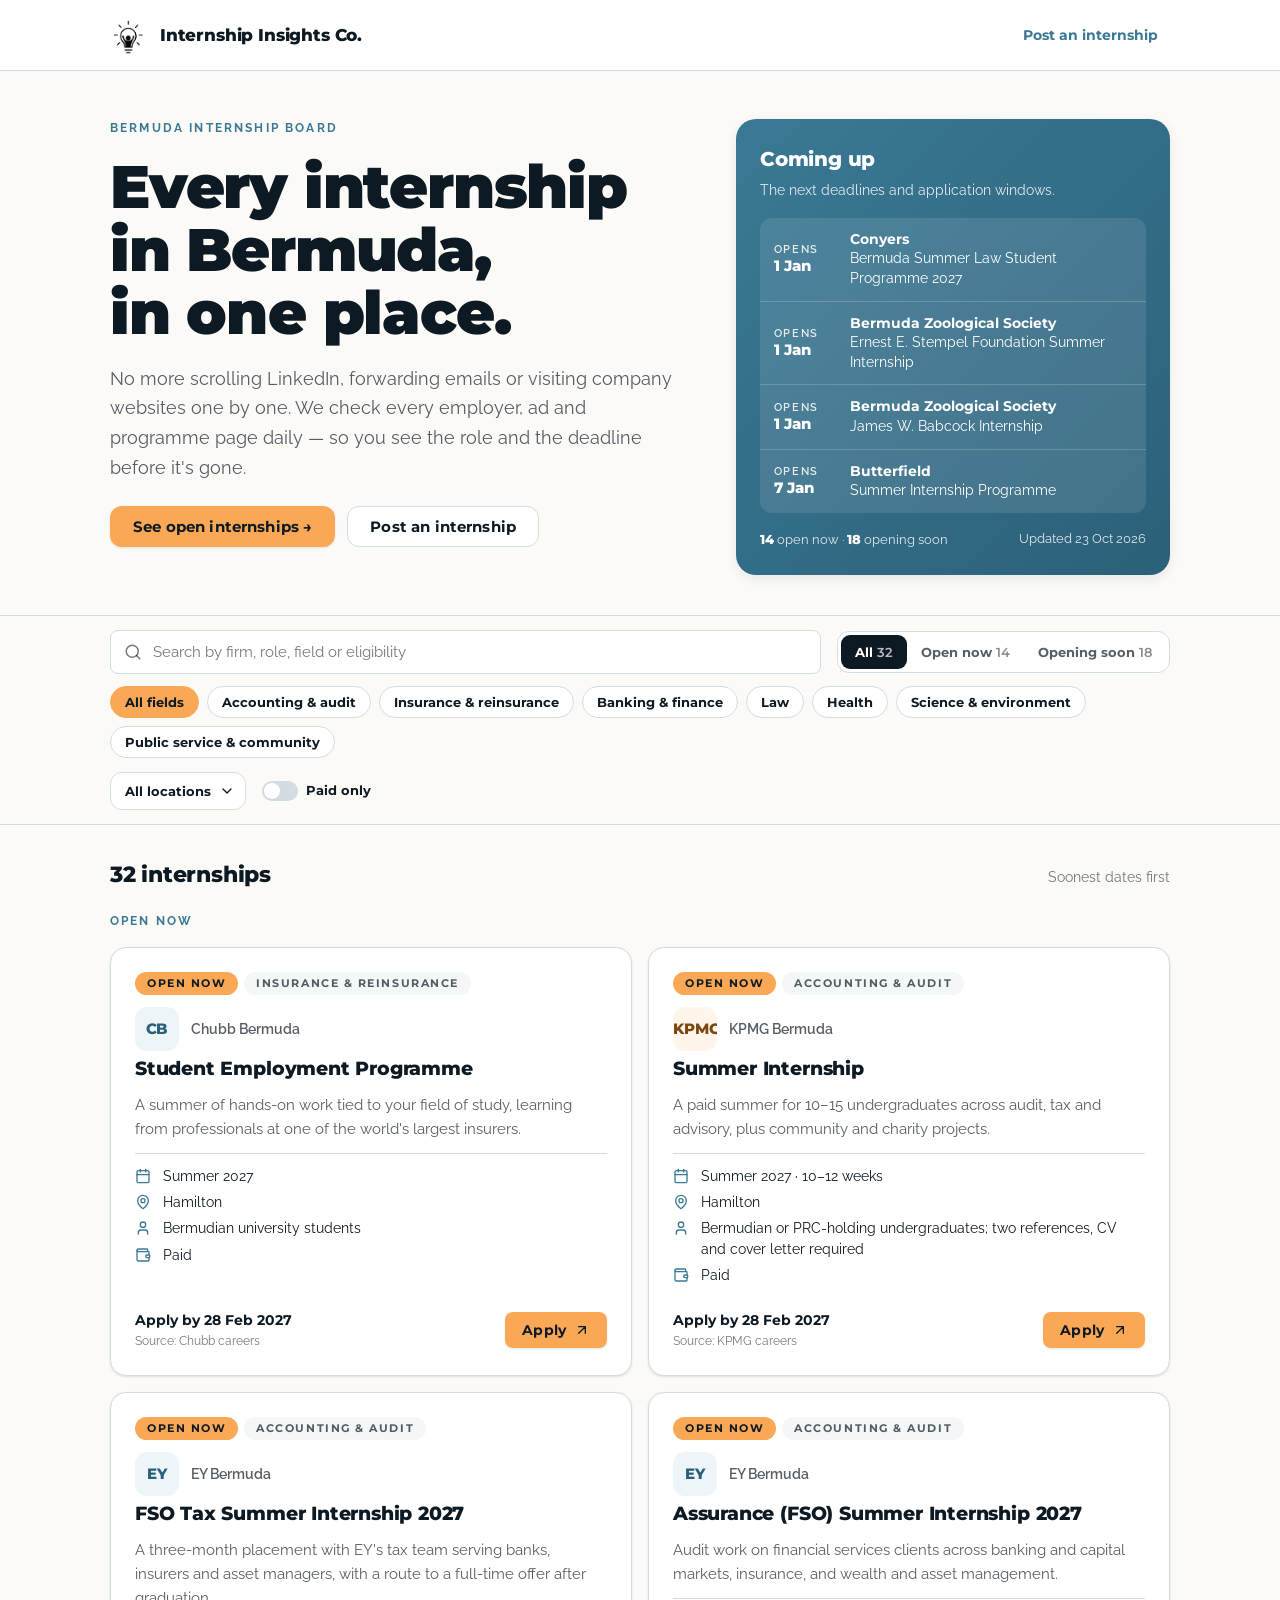
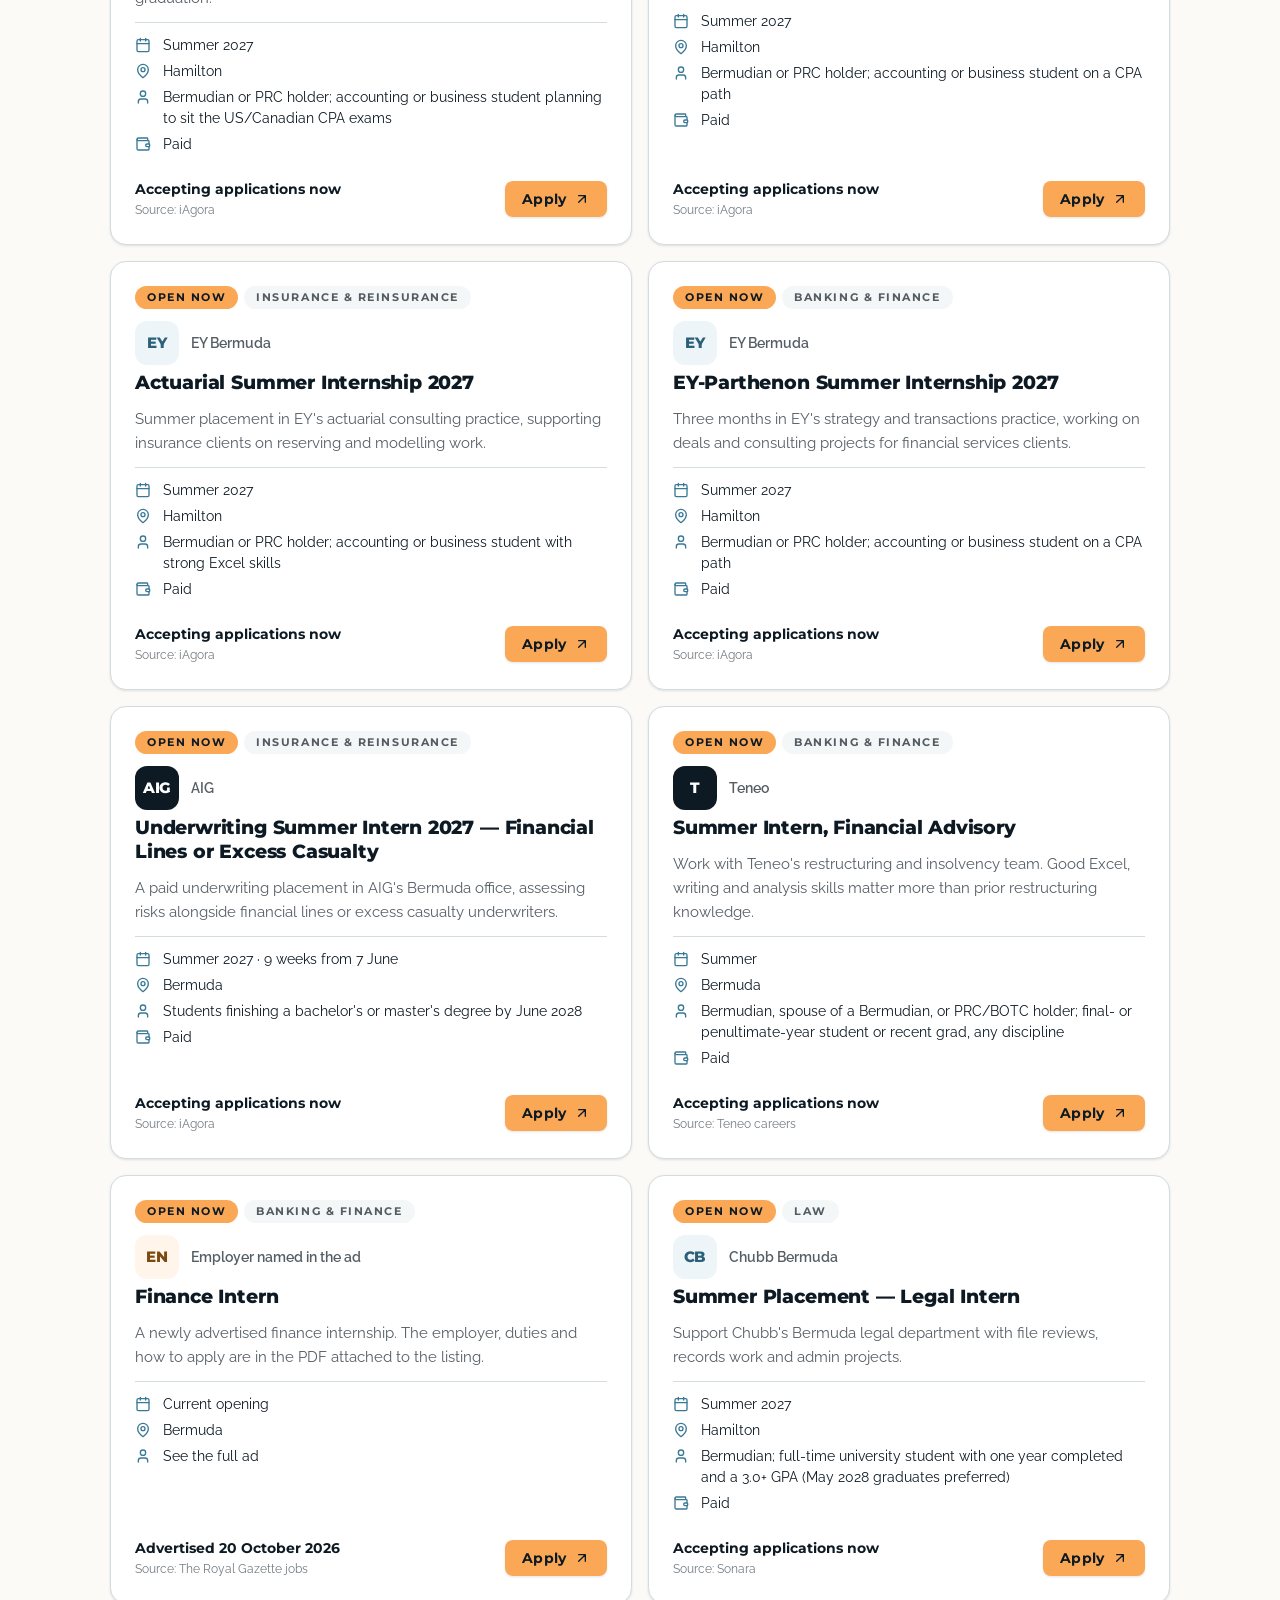
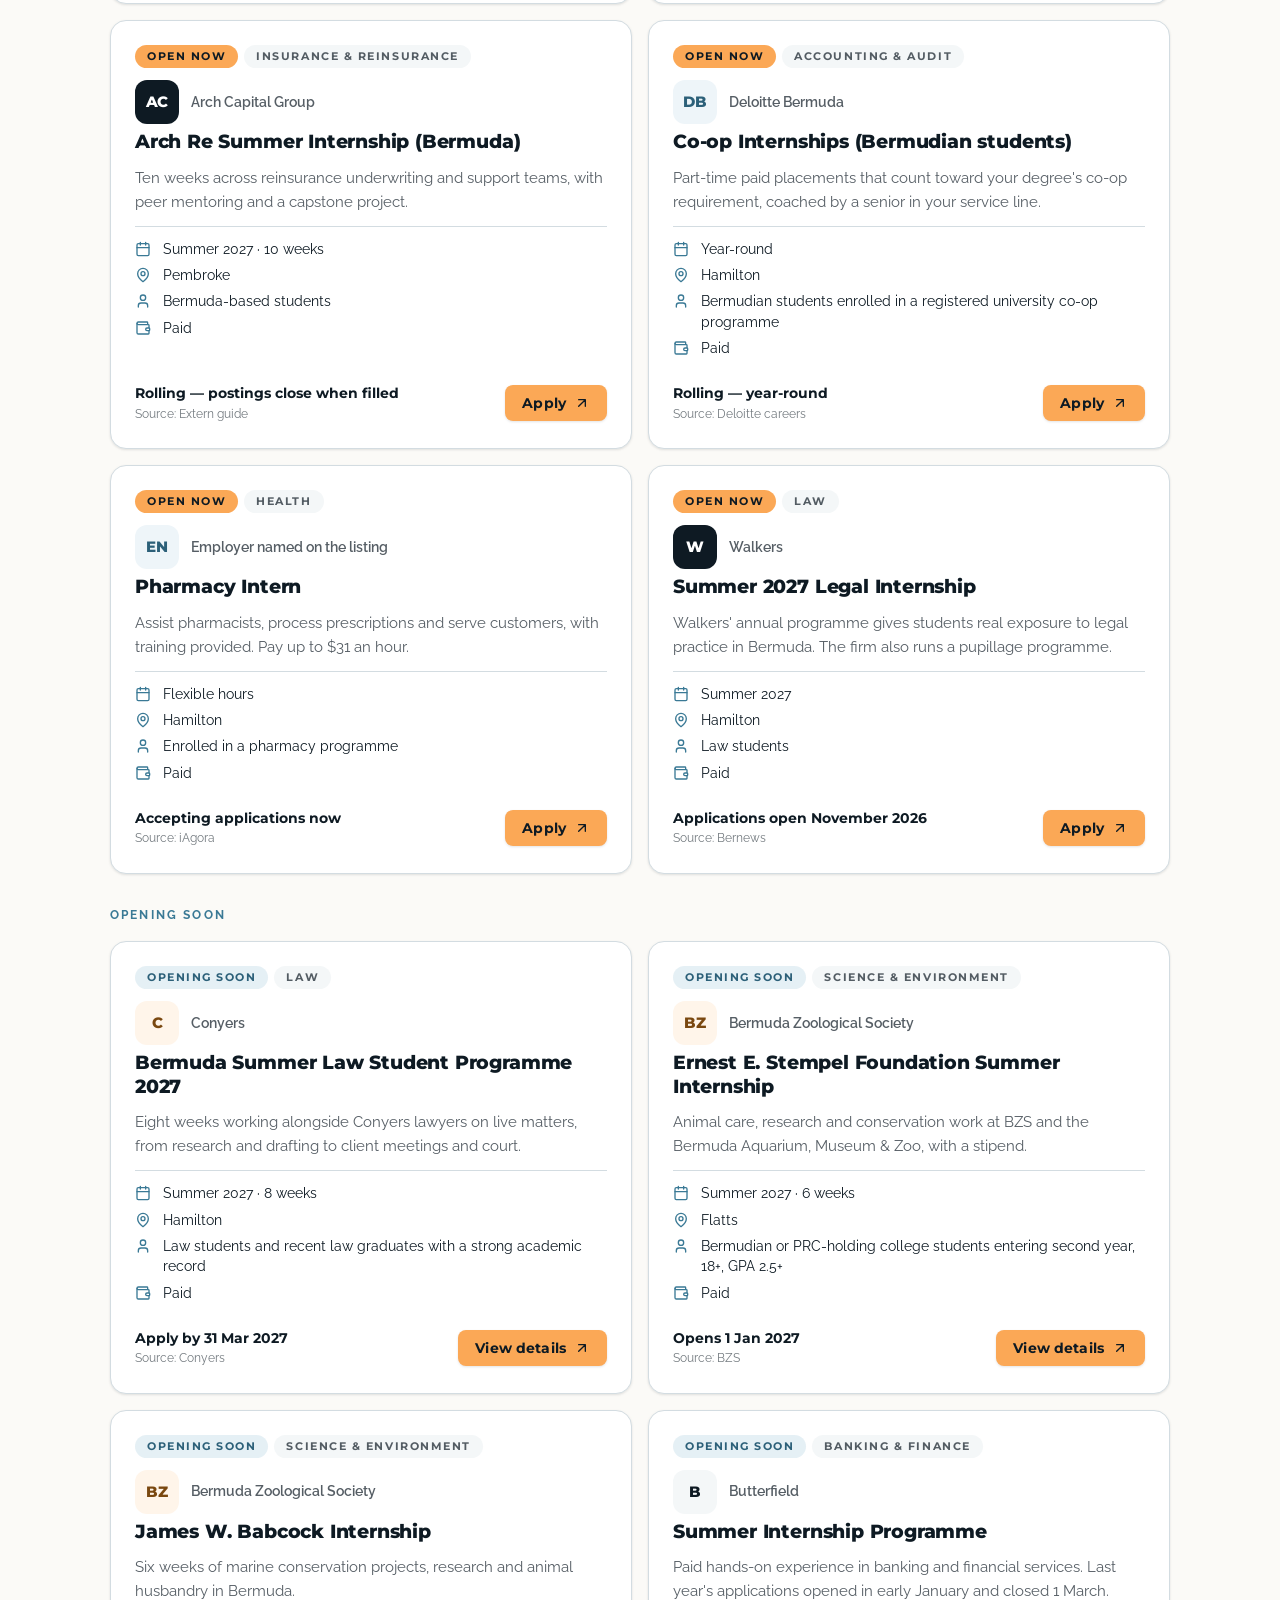
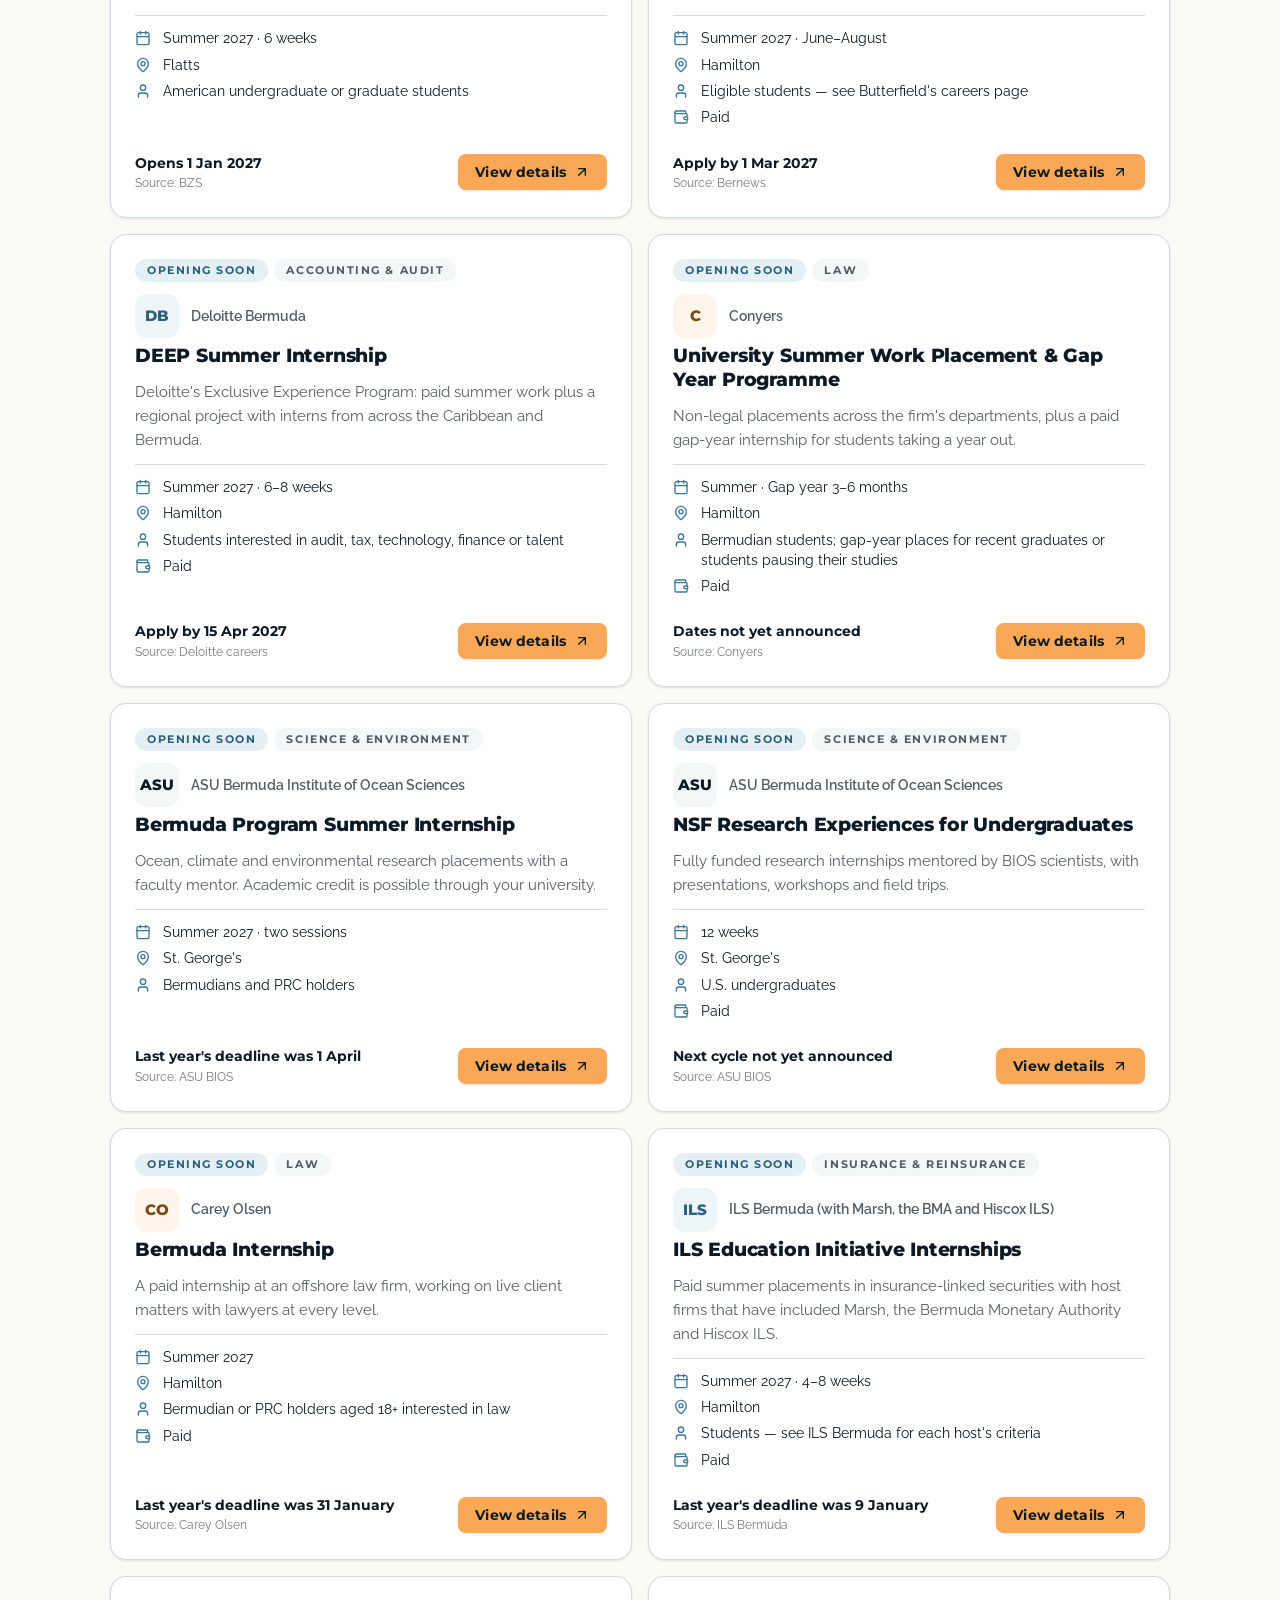
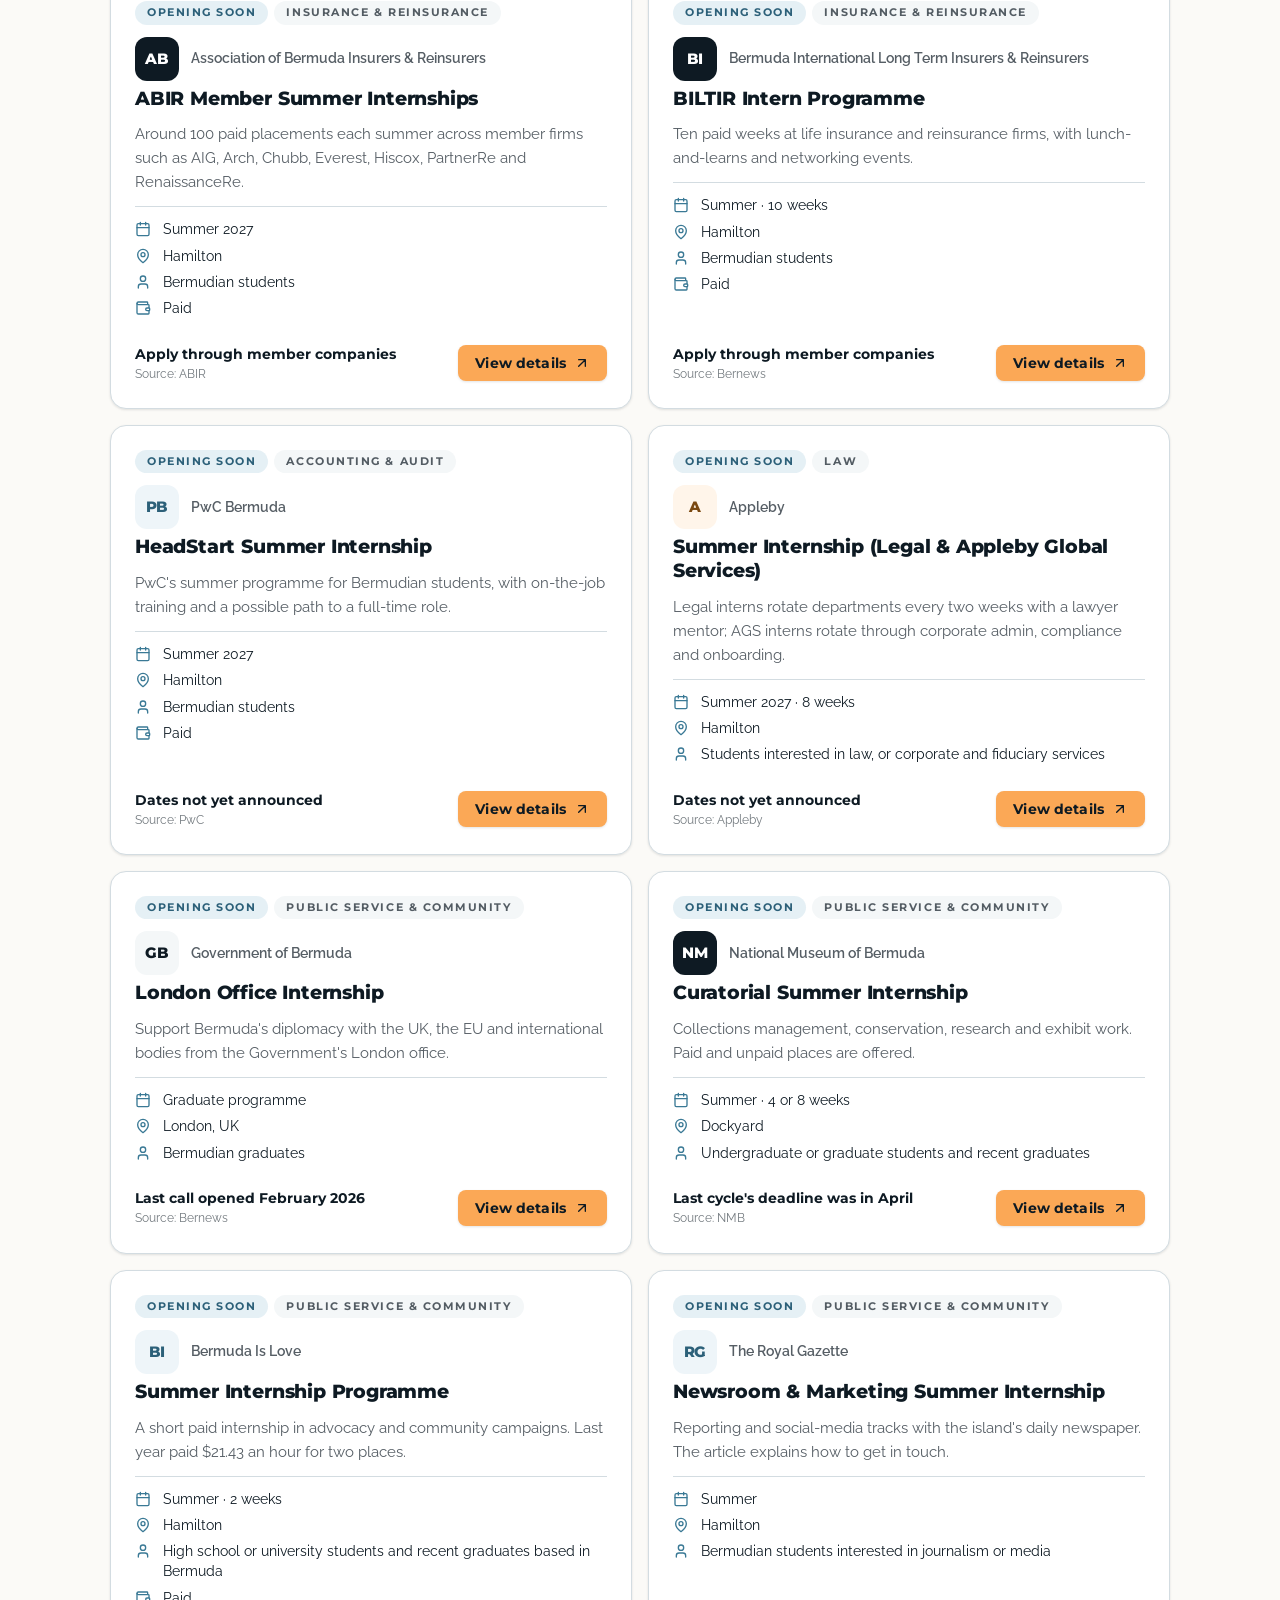
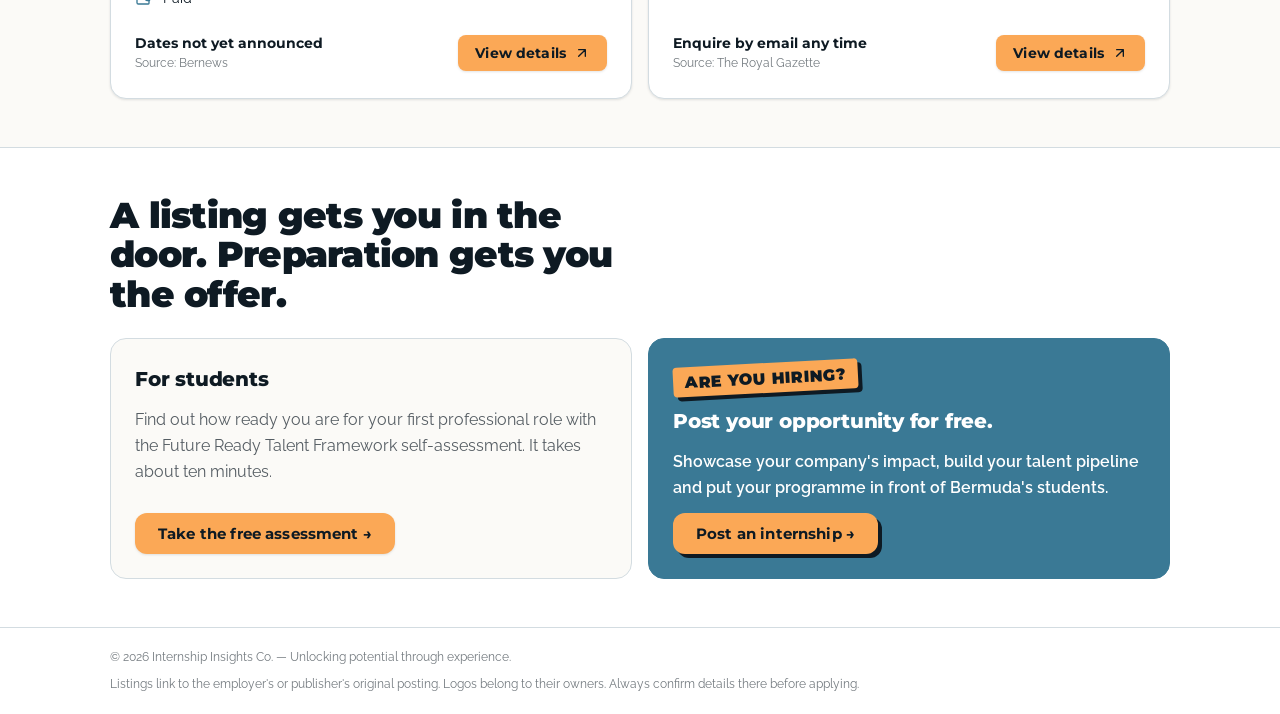
==== index.html @ 70921c65 "Give the employer side a blue, poster-style look Post an internship page and the board's hiring card" ====
<!doctype html>
<html lang="en">
<head>
  <meta charset="utf-8">
  <meta name="viewport" content="width=device-width, initial-scale=1">
  <title>Bermuda Internship Board | Internship Insights Co.</title>
  <meta name="description" content="All internship opportunities in Bermuda in one place — open roles, upcoming programmes and deadlines, checked daily by Internship Insights Co.">
  <meta property="og:title" content="Bermuda Internship Board">
  <meta property="og:description" content="All internship opportunities in Bermuda in one place, checked daily.">
  <link rel="icon" href="assets/favicon.ico">
  <link rel="preconnect" href="https://fonts.googleapis.com">
  <link rel="preconnect" href="https://fonts.gstatic.com" crossorigin>
  <link rel="stylesheet" href="https://fonts.googleapis.com/css2?family=Montserrat:wght@500;600;700;900&family=Raleway:wght@400;500;600;700&display=swap">
  <link rel="stylesheet" href="styles.css">
</head>
<body>
  <header class="site-header">
    <div class="wrap">
      <a class="brand" href="https://www.internshipinsightsco.com/">
        <img src="assets/logo-mark.png" alt="" width="38" height="38">
        <span>Internship Insights Co.</span>
      </a>
      <a class="header-link" href="post.html">Post an internship</a>
    </div>
  </header>

  <main>
    <section class="hero">
      <div class="wrap">
        <div>
          <p class="eyebrow">Bermuda internship board</p>
          <h1>Every internship in Bermuda, in one place.</h1>
          <p class="lede">No more scrolling LinkedIn, forwarding emails or visiting company websites one by one. We check every employer, ad and programme page daily — so you see the role and the deadline before it's gone.</p>
          <div class="hero-actions">
            <a class="btn btn-primary" href="#listings">See open internships →</a>
            <a class="btn btn-outline" href="post.html">Post an internship</a>
          </div>
        </div>
        <aside class="closing-panel" aria-labelledby="closing-title">
          <h2 id="closing-title">Coming up</h2>
          <p class="panel-sub">The next deadlines and application windows.</p>
          <ul class="closing-list" id="closing-list"></ul>
          <div class="panel-foot">
            <span><b id="open-count">–</b> open now · <b id="upcoming-count">–</b> opening soon</span>
            <span id="updated">Updated daily</span>
          </div>
        </aside>
      </div>
    </section>

    <div class="filters" id="listings">
      <div class="wrap">
        <label class="search">
          <span class="visually-hidden">Search internships</span>
          <svg viewBox="0 0 24 24" fill="none" stroke="currentColor" stroke-width="2" stroke-linecap="round" stroke-linejoin="round" aria-hidden="true"><circle cx="11" cy="11" r="8"/><path d="m21 21-4.3-4.3"/></svg>
          <input id="q" type="search" placeholder="Search by firm, role, field or eligibility" autocomplete="off">
        </label>
        <div class="segmented" role="group" aria-label="Status">
          <button type="button" data-status="all" aria-pressed="true">All<span class="count" id="c-all"></span></button>
          <button type="button" data-status="open" aria-pressed="false">Open now<span class="count" id="c-open"></span></button>
          <button type="button" data-status="upcoming" aria-pressed="false">Opening soon<span class="count" id="c-upcoming"></span></button>
        </div>
        <div class="chips" id="chips" role="group" aria-label="Field"></div>
        <div class="filter-row">
          <label class="visually-hidden" for="loc">Location</label>
          <select class="select" id="loc"><option value="">All locations</option></select>
          <label class="toggle"><input type="checkbox" id="paid"> Paid only</label>
        </div>
      </div>
    </div>

    <section class="results" aria-live="polite">
      <div class="wrap" id="results"></div>
    </section>

    <section class="band" id="employers">
      <div class="wrap">
        <h2>A listing gets you in the door. Preparation gets you the offer.</h2>
        <div class="band-grid">
          <div class="band-card">
            <h3>For students</h3>
            <p>Find out how ready you are for your first professional role with the Future Ready Talent Framework self-assessment. It takes about ten minutes.</p>
            <a class="btn btn-primary" href="https://students.internshipinsightsco.com/">Take the free assessment →</a>
          </div>
          <div class="band-card band-hire">
            <p class="hire-tag hire-tag-sm"><span>Are you hiring?</span></p>
            <h3>Post your opportunity for free.</h3>
            <p>Showcase your company's impact, build your talent pipeline and put your programme in front of Bermuda's students.</p>
            <a class="btn btn-primary" href="post.html">Post an internship →</a>
          </div>
        </div>
      </div>
    </section>
  </main>

  <dialog class="detail" id="detail" aria-labelledby="d-title"></dialog>

  <footer class="site-footer">
    <div class="wrap">
      <p>© <span id="year">2026</span> Internship Insights Co. — Unlocking potential through experience.</p>
      <p>Listings link to the employer's or publisher's original posting. Logos belong to their owners. Always confirm details there before applying.</p>
    </div>
  </footer>

  <script src="app.js" defer></script>
</body>
</html>
---- styles.css ----
/* Internship Insights Co. — Bermuda Internship Board
   Tokens copied from the Internship Insights Co. Design System. */

@font-face { font-family: "Montserrat"; font-weight: 800; font-display: swap; src: url("fonts/Montserrat-ExtraBold.ttf") format("truetype"); }
@font-face { font-family: "Raleway"; font-weight: 300; font-display: swap; src: url("fonts/Raleway-Light.ttf") format("truetype"); }

:root {
  --orange-50:#FFF5EA; --orange-100:#FFE6CC; --orange-200:#FBD2A4; --orange:#FBA856; --orange-600:#F08A25; --orange-700:#C96F12; --orange-900:#7A4810;
  --blue-50:#EEF5F9; --blue-100:#D6E7EF; --blue:#5499BB; --blue-700:#3A7995; --blue-800:#2C6079;
  --burnt-100:#FBE9DC; --burnt:#B54A14; --burnt-900:#7A2F0A;
  --ink:#0E1A23; --slate:#D3DCE1; --slate-50:#F4F7F8; --paper:#FBFAF7; --white:#FFFFFF;

  --text-primary:var(--ink); --text-secondary:rgba(14,26,35,.70); --text-muted:rgba(14,26,35,.58);
  --border:var(--slate); --border-strong:rgba(14,26,35,.18);
  --focus-ring:rgba(84,153,187,.40); --focus-ring-action:rgba(251,168,86,.55);

  --font-display:"Montserrat", ui-sans-serif, system-ui, -apple-system, sans-serif;
  --font-body:"Raleway", ui-sans-serif, system-ui, -apple-system, sans-serif;

  --space-1:4px; --space-2:8px; --space-3:12px; --space-4:16px; --space-5:20px; --space-6:24px; --space-8:32px; --space-10:40px; --space-12:48px; --space-16:64px;
  --radius-md:8px; --radius-lg:12px; --radius-xl:16px; --radius-2xl:20px; --radius-pill:9999px;

  --shadow-xs:0 1px 2px rgba(14,26,35,.05);
  --shadow-sm:0 1px 3px rgba(14,26,35,.08), 0 1px 2px rgba(14,26,35,.04);
  --shadow-md:0 4px 12px rgba(14,26,35,.08);
  --gradient-blue:linear-gradient(135deg, var(--blue) 0%, var(--blue-700) 100%);
  --ease:cubic-bezier(.4,0,.2,1); --dur-fast:150ms; --dur-base:250ms;
}

*, *::before, *::after { box-sizing: border-box; }
html { -webkit-text-size-adjust: 100%; }
body {
  margin: 0; background: var(--paper); color: var(--text-primary);
  font-family: var(--font-body); font-size: 16px; line-height: 1.6; font-weight: 400;
  display: flex; flex-direction: column; min-height: 100vh;
}
a { color: var(--blue-700); }
img { max-width: 100%; display: block; }
.wrap { max-width: 1100px; margin: 0 auto; padding: 0 var(--space-5); }
.visually-hidden { position:absolute; width:1px; height:1px; overflow:hidden; clip:rect(0 0 0 0); white-space:nowrap; }
:focus-visible { outline: none; box-shadow: 0 0 0 3px var(--focus-ring); border-radius: var(--radius-md); }

/* ---------- Header ---------- */
.site-header { background: var(--white); border-bottom: 1px solid var(--border); }
.site-header .wrap { display:flex; align-items:center; justify-content:space-between; gap: var(--space-4); padding-top: 16px; padding-bottom: 16px; }
.brand { display:flex; align-items:center; gap: 12px; text-decoration:none; color: var(--ink); }
.brand img { width: 38px; height: 38px; }
.brand span { font-family: var(--font-display); font-weight: 800; font-size: 17px; letter-spacing: -0.01em; }
.header-link { font-family: var(--font-display); font-weight: 700; font-size: 14px; color: var(--blue-700); text-decoration: none; padding: 8px 12px; border-radius: var(--radius-md); transition: background-color var(--dur-fast) var(--ease); }
.header-link:hover { background: var(--blue-50); }

/* ---------- Hero ---------- */
.hero { padding: var(--space-12) 0 var(--space-10); }
.hero .wrap { display:grid; grid-template-columns: minmax(0, 1.35fr) minmax(0, 1fr); gap: var(--space-10); align-items: start; }
.eyebrow { margin: 0 0 var(--space-4); font-family: var(--font-body); font-size: 12px; font-weight: 700; text-transform: uppercase; letter-spacing: .18em; color: var(--blue-700); }
.hero h1 { margin: 0; font-family: var(--font-display); font-weight: 900; font-size: clamp(36px, 5.4vw, 60px); line-height: 1.05; letter-spacing: -0.02em; max-width: 13ch; text-wrap: balance; }
.hero .lede { margin: var(--space-5) 0 0; font-size: 18px; line-height: 1.65; color: var(--text-secondary); max-width: 52ch; }
.hero-actions { display:flex; flex-wrap: wrap; gap: var(--space-3); margin-top: var(--space-6); }

.btn {
  display:inline-flex; align-items:center; justify-content:center; gap: 8px;
  font-family: var(--font-display); font-weight: 700; letter-spacing: .01em; line-height: 1;
  padding: 12px 22px; font-size: 15px; border-radius: var(--radius-lg); border: 1px solid transparent;
  text-decoration: none; cursor: pointer; box-shadow: var(--shadow-sm);
  transition: background-color var(--dur-fast) var(--ease), transform var(--dur-fast) var(--ease);
}
.btn:hover { transform: translateY(-1px); }
.btn-primary { background: var(--orange); color: var(--ink); }
.btn-primary:hover { background: var(--orange-600); }
.btn-primary:focus-visible { box-shadow: 0 0 0 3px var(--focus-ring-action); }
.btn-outline { background: var(--white); color: var(--ink); border-color: var(--border); box-shadow: none; }
.btn-outline:hover { background: var(--slate-50); }
.btn-sm { padding: 9px 16px; font-size: 14px; border-radius: var(--radius-md); }
.btn svg { width: 16px; height: 16px; }

/* Blue result panel — the signature surface */
.closing-panel { background: linear-gradient(135deg, var(--blue-700) 0%, var(--blue-800) 100%); color: var(--white); border-radius: var(--radius-2xl); padding: var(--space-6); box-shadow: var(--shadow-md); }
.closing-panel h2 { margin: 0; font-family: var(--font-display); font-weight: 800; font-size: 20px; letter-spacing: -0.01em; }
.closing-panel .panel-sub { margin: 4px 0 var(--space-4); font-size: 14px; color: rgba(255,255,255,.85); }
.closing-list { list-style: none; margin: 0; padding: 0; background: rgba(255,255,255,.1); border-radius: var(--radius-lg); }
.closing-list li + li { border-top: 1px solid rgba(255,255,255,.18); }
.closing-list a { display: grid; grid-template-columns: 64px 1fr; gap: var(--space-3); align-items: center; padding: 12px 14px; color: var(--white); text-decoration: none; border-radius: var(--radius-lg); }
.closing-list a:hover { background: rgba(255,255,255,.08); }
.closing-date { font-family: var(--font-display); font-weight: 800; font-size: 15px; line-height: 1.15; }
.closing-date small { display:block; font-family: var(--font-body); font-weight: 600; font-size: 11px; letter-spacing: .14em; text-transform: uppercase; opacity: .85; }
.closing-what { font-size: 14px; line-height: 1.4; }
.closing-what strong { display:block; font-family: var(--font-display); font-weight: 700; font-size: 14px; }
.panel-foot { display:flex; justify-content: space-between; gap: var(--space-3); flex-wrap: wrap; margin-top: var(--space-4); font-size: 13px; color: rgba(255,255,255,.85); }
.panel-foot b { color: var(--white); font-family: var(--font-display); font-weight: 800; }

/* ---------- Filters ---------- */
.filters { position: sticky; top: 0; z-index: 5; background: rgba(251,250,247,.95); backdrop-filter: blur(8px); -webkit-backdrop-filter: blur(8px); border-top: 1px solid var(--border); border-bottom: 1px solid var(--border); }
.filters .wrap { display:flex; flex-wrap: wrap; align-items: center; gap: var(--space-3) var(--space-4); padding-top: 14px; padding-bottom: 14px; }
.search { position: relative; flex: 1 1 260px; min-width: 0; }
.search svg { position:absolute; left: 14px; top: 50%; transform: translateY(-50%); width: 18px; height: 18px; color: var(--text-muted); pointer-events: none; }
.search input {
  width: 100%; padding: 12px 16px 12px 42px; font-family: var(--font-body); font-size: 15px; color: var(--ink);
  background: var(--white); border: 1px solid var(--border); border-radius: var(--radius-md); outline: none;
  transition: border-color var(--dur-fast) var(--ease), box-shadow var(--dur-fast) var(--ease);
}
.search input:focus { border-color: var(--orange); box-shadow: 0 0 0 3px var(--focus-ring-action); }
.search input::placeholder { color: var(--text-muted); }

.segmented { display: inline-flex; background: var(--white); border: 1px solid var(--border); border-radius: var(--radius-lg); padding: 3px; }
.segmented button {
  font-family: var(--font-display); font-weight: 700; font-size: 13px; color: var(--text-secondary);
  background: transparent; border: 0; border-radius: 9px; padding: 9px 14px; cursor: pointer; white-space: nowrap;
  transition: background-color var(--dur-fast) var(--ease), color var(--dur-fast) var(--ease);
}
.segmented button:hover { background: var(--blue-50); color: var(--ink); }
.segmented button[aria-pressed="true"] { background: var(--ink); color: var(--white); }
.segmented .count { font-weight: 600; opacity: .7; margin-left: 4px; }

.chips { display:flex; gap: var(--space-2); overflow-x: auto; scrollbar-width: none; width: 100%; padding-bottom: 2px; }
.chips::-webkit-scrollbar { display: none; }
.chip {
  flex: none; font-family: var(--font-display); font-weight: 700; font-size: 13px; color: var(--ink);
  background: var(--white); border: 1px solid var(--border); border-radius: var(--radius-pill); padding: 7px 14px; cursor: pointer;
  transition: background-color var(--dur-fast) var(--ease), border-color var(--dur-fast) var(--ease);
}
.chip:hover { background: var(--blue-50); }
.chip[aria-pressed="true"] { background: var(--orange); border-color: var(--orange); }

@media (min-width: 861px) { .chips { flex-wrap: wrap; overflow: visible; } }

/* ---------- Results ---------- */
main { flex: 1; }
.results { padding: var(--space-8) 0 var(--space-12); }
.results-head { display:flex; justify-content: space-between; align-items: baseline; gap: var(--space-4); flex-wrap: wrap; margin-bottom: var(--space-5); }
.results-head h2 { margin: 0; font-family: var(--font-display); font-weight: 800; font-size: 22px; letter-spacing: -0.01em; }
.results-head p { margin: 0; font-size: 14px; color: var(--text-muted); }

.group-title { margin: var(--space-8) 0 var(--space-4); font-family: var(--font-body); font-size: 12px; font-weight: 700; text-transform: uppercase; letter-spacing: .18em; color: var(--blue-700); }
.group-title:first-of-type { margin-top: 0; }
.grid { display:grid; grid-template-columns: repeat(2, minmax(0,1fr)); gap: var(--space-4); }

.job {
  display:flex; flex-direction: column; gap: var(--space-3);
  background: var(--white); border: 1px solid var(--border); border-radius: var(--radius-xl);
  box-shadow: var(--shadow-sm); padding: var(--space-6);
}
.job.is-upcoming { background: var(--white); }
.badges { display:flex; flex-wrap: wrap; gap: 6px; }
.badge { display:inline-flex; align-items:center; border-radius: var(--radius-pill); padding: 5px 12px; font-family: var(--font-display); font-size: 11px; font-weight: 700; text-transform: uppercase; letter-spacing: .14em; line-height: 1.2; }
.badge-open { background: var(--orange); color: var(--ink); }
.badge-upcoming { background: rgba(84,153,187,.15); color: var(--blue-800); }
.badge-new { background: var(--ink); color: var(--white); }
.badge-field { background: var(--slate-50); color: var(--text-secondary); }
.badge-urgent { background: var(--burnt-100); color: var(--burnt-900); }

.job-company { margin: 0; font-weight: 600; font-size: 14px; color: var(--text-secondary); }
.job h3 { margin: -6px 0 0; font-family: var(--font-display); font-weight: 800; font-size: 19px; line-height: 1.25; letter-spacing: -0.01em; }
.job-summary { margin: 0; font-size: 15px; line-height: 1.6; color: var(--text-secondary); }
.meta { list-style:none; margin: 0; padding: var(--space-3) 0 0; border-top: 1px solid var(--border); display:grid; gap: 6px; font-size: 14px; line-height: 1.45; }
.meta li { display:grid; grid-template-columns: 18px 1fr; gap: 10px; align-items: start; }
.meta svg { width: 16px; height: 16px; margin-top: 2px; color: var(--blue-700); }
.job-foot { margin-top: auto; padding-top: var(--space-3); display:flex; align-items:center; justify-content: space-between; gap: var(--space-3); flex-wrap: wrap; }
.job-date { font-family: var(--font-display); font-weight: 700; font-size: 14px; }
.job-date.is-soon { color: var(--burnt); }
.job-source { font-size: 12px; color: var(--text-muted); }

.empty { text-align:center; background: var(--white); border: 1px dashed var(--border-strong); border-radius: var(--radius-xl); padding: var(--space-10) var(--space-6); }
.empty h3 { margin: 0 0 6px; font-family: var(--font-display); font-weight: 800; font-size: 19px; }
.empty p { margin: 0 0 var(--space-4); color: var(--text-secondary); }

/* ---------- Audience band ---------- */
.band { border-top: 1px solid var(--border); background: var(--white); padding: var(--space-12) 0; }
.band .wrap > h2 { margin: 0 0 var(--space-6); font-family: var(--font-display); font-weight: 900; font-size: clamp(26px, 3.4vw, 36px); line-height: 1.1; letter-spacing: -0.02em; max-width: 22ch; }
.band-grid { display:grid; grid-template-columns: repeat(2, minmax(0,1fr)); gap: var(--space-4); }
.band-card { border: 1px solid var(--border); border-radius: var(--radius-xl); padding: var(--space-6); background: var(--paper); display:flex; flex-direction: column; gap: var(--space-3); align-items: flex-start; }
.band-card h3 { margin: 0; font-family: var(--font-display); font-weight: 800; font-size: 20px; letter-spacing: -0.01em; }
.band-card p { margin: 0; color: var(--text-secondary); }
.band-card .btn { margin-top: auto; }

/* ---------- Footer ---------- */
.site-footer { border-top: 1px solid var(--border); background: var(--white); }
.site-footer .wrap { display:flex; flex-wrap: wrap; gap: 8px var(--space-6); justify-content: space-between; padding-top: 20px; padding-bottom: 20px; font-size: 12px; color: var(--text-muted); }
.site-footer p { margin: 0; }

/* ---------- Responsive ---------- */
@media (max-width: 860px) {
  .hero { padding: var(--space-8) 0; }
  .hero .wrap { grid-template-columns: 1fr; gap: var(--space-8); }
  .grid, .band-grid { grid-template-columns: 1fr; }
}
@media (max-width: 560px) {
  .wrap { padding: 0 var(--space-4); }
  .brand span { font-size: 15px; }
  .header-link { display: none; }
  .segmented { width: 100%; }
  .segmented button { flex: 1; padding: 9px 8px; }
  .job { padding: var(--space-5); }
}
@media (prefers-reduced-motion: reduce) {
  * { transition: none !important; }
  .btn:hover { transform: none; }
}

/* ---------- Additions: avatars, extra filters, detail dialog, employer form ---------- */
.filter-row { display:flex; flex-wrap: wrap; gap: var(--space-3); align-items: center; }
.select {
  appearance: none; -webkit-appearance: none; font-family: var(--font-display); font-weight: 700; font-size: 13px; color: var(--ink);
  background: var(--white) url("data:image/svg+xml,%3Csvg xmlns='http://www.w3.org/2000/svg' width='16' height='16' viewBox='0 0 24 24' fill='none' stroke='%230E1A23' stroke-width='2' stroke-linecap='round' stroke-linejoin='round'%3E%3Cpath d='m6 9 6 6 6-6'/%3E%3C/svg%3E") no-repeat right 10px center;
  border: 1px solid var(--border); border-radius: var(--radius-lg); padding: 10px 34px 10px 14px; cursor: pointer;
}
.select:focus { outline: none; border-color: var(--blue); box-shadow: 0 0 0 3px var(--focus-ring); }
.toggle { display:inline-flex; align-items:center; gap: 8px; font-family: var(--font-display); font-weight: 700; font-size: 13px; cursor: pointer; user-select: none; padding: 6px 4px; }
.toggle input { appearance: none; -webkit-appearance: none; width: 36px; height: 20px; border-radius: 999px; background: var(--slate); position: relative; cursor: pointer; transition: background-color var(--dur-fast) var(--ease); margin: 0; }
.toggle input::after { content:""; position:absolute; top: 2px; left: 2px; width: 16px; height: 16px; border-radius: 50%; background: var(--white); box-shadow: var(--shadow-xs); transition: transform var(--dur-fast) var(--ease); }
.toggle input:checked { background: var(--orange); }
.toggle input:checked::after { transform: translateX(16px); }
.toggle input:focus-visible { box-shadow: 0 0 0 3px var(--focus-ring-action); }

.job-top { display:flex; gap: var(--space-3); align-items: center; }
.avatar { flex: none; width: 44px; height: 44px; border-radius: var(--radius-lg); display:grid; place-items:center; font-family: var(--font-display); font-weight: 800; font-size: 15px; letter-spacing: -0.01em; }
.av-0 { background: var(--blue-50); color: var(--blue-800); }
.av-1 { background: var(--orange-50); color: var(--orange-900); }
.av-2 { background: var(--slate-50); color: var(--ink); }
.av-3 { background: var(--ink); color: var(--white); }
.job-top .job-company { line-height: 1.35; }
.job h3 a { color: inherit; text-decoration: none; }
.job h3 a::after { content: ""; position: absolute; inset: 0; border-radius: var(--radius-xl); }
.job { position: relative; transition: border-color var(--dur-fast) var(--ease), box-shadow var(--dur-fast) var(--ease); }
.job:hover { border-color: var(--border-strong); box-shadow: var(--shadow-md); }
.job:has(h3 a:focus-visible) { box-shadow: 0 0 0 3px var(--focus-ring); }
.job h3 a:focus-visible { box-shadow: none; }
.job-foot a, .job-foot button { position: relative; z-index: 1; }
.link-btn { font-family: var(--font-display); font-weight: 700; font-size: 14px; color: var(--blue-700); background: none; border: 0; padding: 9px 4px; cursor: pointer; }
.link-btn:hover { text-decoration: underline; }
.foot-actions { display:flex; align-items:center; gap: var(--space-2); }

/* Detail dialog */
dialog.detail { width: min(720px, calc(100vw - 32px)); max-height: calc(100vh - 48px); padding: 0; border: 0; border-radius: var(--radius-2xl); box-shadow: 0 24px 60px rgba(14,26,35,.28); background: var(--white); color: var(--ink); }
dialog.detail::backdrop { background: rgba(14,26,35,.55); }
dialog.detail[open] { animation: rise var(--dur-base) var(--ease); }
@keyframes rise { from { opacity: 0; transform: translateY(12px); } to { opacity: 1; transform: none; } }
.detail-head { background: linear-gradient(135deg, var(--blue-700) 0%, var(--blue-800) 100%); color: var(--white); padding: var(--space-6) var(--space-6) var(--space-5); position: relative; }
.detail-head .avatar { background: rgba(255,255,255,.14); color: var(--white); }
.detail-head .co { margin: var(--space-3) 0 2px; font-weight: 600; font-size: 14px; color: rgba(255,255,255,.88); }
.detail-head h2 { margin: 0; font-family: var(--font-display); font-weight: 800; font-size: clamp(22px, 3vw, 28px); line-height: 1.2; letter-spacing: -0.01em; padding-right: 40px; }
.detail-head .badges { margin-top: var(--space-4); }
.detail-head .badge-field { background: rgba(255,255,255,.14); color: var(--white); }
.detail-head .badge-upcoming { background: rgba(255,255,255,.92); color: var(--blue-800); }
.close { position:absolute; top: 16px; right: 16px; width: 36px; height: 36px; border-radius: var(--radius-pill); border: 0; background: rgba(255,255,255,.14); color: var(--white); display:grid; place-items:center; cursor: pointer; }
.close:hover { background: rgba(255,255,255,.24); }
.close svg { width: 18px; height: 18px; }
.detail-body { padding: var(--space-6); display:grid; gap: var(--space-6); }
.detail-body p { margin: 0; }
.detail-body .summary { font-size: 17px; line-height: 1.65; color: var(--text-secondary); }
.facts { display:grid; grid-template-columns: repeat(2, minmax(0,1fr)); gap: var(--space-3); margin: 0; }
.fact { background: var(--paper); border: 1px solid var(--border); border-radius: var(--radius-lg); padding: 12px 14px; }
.fact dt { font-size: 11px; font-weight: 700; text-transform: uppercase; letter-spacing: .16em; color: var(--blue-700); margin-bottom: 4px; }
.fact dd { margin: 0; font-family: var(--font-display); font-weight: 700; font-size: 15px; line-height: 1.35; }
.fact.wide { grid-column: 1 / -1; }
.fact.wide dd { font-family: var(--font-body); font-weight: 600; }
.timeline { list-style: none; margin: 0; padding: 0; display:grid; grid-template-columns: repeat(3, minmax(0,1fr)); border: 1px solid var(--border); border-radius: var(--radius-lg); overflow: hidden; }
.timeline li { padding: 12px 14px; background: var(--white); }
.timeline li + li { border-left: 1px solid var(--border); }
.timeline li.now { background: var(--orange-50); }
.timeline small { display:block; font-size: 11px; font-weight: 700; text-transform: uppercase; letter-spacing: .16em; color: var(--text-muted); }
.timeline b { font-family: var(--font-display); font-weight: 800; font-size: 15px; }
.detail-section h3 { margin: 0 0 var(--space-2); font-family: var(--font-display); font-weight: 800; font-size: 16px; }
.prep { background: var(--blue-50); border-radius: var(--radius-lg); padding: var(--space-4) var(--space-5); }
.prep p { font-size: 15px; color: var(--blue-800); }
.prep a { font-weight: 700; }
.detail-actions { display:flex; flex-wrap: wrap; gap: var(--space-3); align-items: center; justify-content: space-between; border-top: 1px solid var(--border); padding: var(--space-4) var(--space-6); background: var(--white); position: sticky; bottom: 0; }
.detail-actions .src { font-size: 13px; color: var(--text-muted); }
.btn-ghost { background: transparent; color: var(--blue-700); box-shadow: none; }
.btn-ghost:hover { background: var(--blue-50); }

/* Employer form page */
.page-head { padding: var(--space-10) 0 var(--space-6); }
.page-head h1 { margin: 0; font-family: var(--font-display); font-weight: 900; font-size: clamp(32px, 4.6vw, 48px); line-height: 1.08; letter-spacing: -0.02em; max-width: 18ch; }
.page-head .lede { margin: var(--space-4) 0 0; font-size: 18px; color: var(--text-secondary); max-width: 58ch; }
.back { display:inline-flex; align-items:center; gap: 6px; margin-bottom: var(--space-5); font-family: var(--font-display); font-weight: 700; font-size: 14px; color: var(--blue-700); text-decoration: none; }
.back:hover { text-decoration: underline; }
.form-layout { display:grid; grid-template-columns: minmax(0, 1fr) 300px; gap: var(--space-8); align-items: start; padding-bottom: var(--space-16); }
.form-card { background: var(--white); border: 1px solid var(--border); border-radius: var(--radius-xl); box-shadow: var(--shadow-sm); padding: var(--space-6); }
.form-card + .form-card { margin-top: var(--space-4); }
.form-card h2 { margin: 0 0 var(--space-5); font-family: var(--font-display); font-weight: 800; font-size: 19px; }
.fields { display:grid; grid-template-columns: repeat(2, minmax(0,1fr)); gap: var(--space-4) var(--space-5); }
.field { display:flex; flex-direction: column; gap: 8px; }
.field.wide { grid-column: 1 / -1; }
.field label, .field .label { font-family: var(--font-display); font-weight: 600; font-size: 14px; }
.field .hint { font-size: 13px; color: var(--text-muted); margin-top: -4px; }
.field input, .field select, .field textarea {
  width: 100%; padding: 12px 14px; font-family: var(--font-body); font-size: 15px; color: var(--ink);
  background: var(--slate-50); border: 1px solid var(--border); border-radius: var(--radius-md); outline: none;
  transition: border-color var(--dur-fast) var(--ease), box-shadow var(--dur-fast) var(--ease), background-color var(--dur-fast) var(--ease);
}
.field select { appearance: none; -webkit-appearance: none; background-image: url("data:image/svg+xml,%3Csvg xmlns='http://www.w3.org/2000/svg' width='16' height='16' viewBox='0 0 24 24' fill='none' stroke='%230E1A23' stroke-width='2' stroke-linecap='round' stroke-linejoin='round'%3E%3Cpath d='m6 9 6 6 6-6'/%3E%3C/svg%3E"); background-repeat: no-repeat; background-position: right 12px center; padding-right: 36px; }
.field textarea { min-height: 120px; resize: vertical; line-height: 1.55; }
.field input:focus, .field select:focus, .field textarea:focus { background: var(--white); border-color: var(--orange); box-shadow: 0 0 0 3px var(--focus-ring-action); }
.radio-row { display:flex; gap: var(--space-2); flex-wrap: wrap; }
.radio-row label { display:inline-flex; align-items:center; gap: 8px; border: 1px solid var(--border); background: var(--white); border-radius: var(--radius-lg); padding: 10px 14px; cursor: pointer; font-family: var(--font-display); font-weight: 600; font-size: 14px; }
.radio-row label:has(input:checked) { background: var(--orange-50); border-color: var(--orange); }
.radio-row input { accent-color: var(--orange-700); margin: 0; }
.form-submit { display:flex; flex-wrap: wrap; gap: var(--space-3); align-items: center; margin-top: var(--space-5); }
.form-submit p { margin: 0; font-size: 13px; color: var(--text-muted); }
.hp { position:absolute; left:-9999px; }
.aside-card { position: sticky; top: var(--space-6); background: linear-gradient(135deg, var(--blue-700) 0%, var(--blue-800) 100%); color: var(--white); border-radius: var(--radius-2xl); padding: var(--space-6); }
.aside-card h2 { margin: 0 0 var(--space-3); font-family: var(--font-display); font-weight: 800; font-size: 18px; }
.aside-card ol { margin: 0; padding-left: 20px; display:grid; gap: 10px; font-size: 15px; line-height: 1.5; }
.aside-card hr { border: 0; border-top: 1px solid rgba(255,255,255,.2); margin: var(--space-5) 0; }
.aside-card p { margin: 0 0 var(--space-3); font-size: 15px; line-height: 1.55; }
.aside-card a.btn { width: 100%; }
.thanks { max-width: 640px; margin: var(--space-16) auto; text-align: left; }

@media (max-width: 860px) {
  .form-layout { grid-template-columns: 1fr; }
  .aside-card { position: static; }
}
@media (max-width: 560px) {
  .fields, .facts { grid-template-columns: 1fr; }
  .timeline { grid-template-columns: 1fr; }
  .timeline li + li { border-left: 0; border-top: 1px solid var(--border); }
  .detail-head, .detail-body { padding: var(--space-5); }
  .detail-actions { padding: var(--space-4) var(--space-5); }
  .filter-row { width: 100%; }
  .filter-row .select { flex: 1; }
}

/* Logo avatars: monogram underneath, employer icon on top once it loads */
.avatar { position: relative; overflow: hidden; }
.avatar img { position: absolute; inset: 0; margin: auto; width: 28px; height: 28px; object-fit: contain; opacity: 0; transition: opacity var(--dur-base) var(--ease); }
.avatar.has-logo { background: var(--white); border: 1px solid var(--border); }
.avatar.has-logo img { opacity: 1; }
.avatar.has-logo .initials { visibility: hidden; }
.detail-head .avatar { width: 52px; height: 52px; }
.detail-head .avatar img { width: 32px; height: 32px; }
.detail-head .avatar.has-logo { background: var(--white); border-color: transparent; }

/* ---------- Employer side: blue base, poster energy ---------- */
body.employer { background: var(--blue-50); }
.hire-hero { background: var(--blue); color: var(--white); padding: var(--space-10) 0 calc(var(--space-16) + var(--space-12)); position: relative; overflow: hidden; }
.hire-hero::after { content: ""; position: absolute; right: -120px; bottom: -160px; width: 420px; height: 420px; border-radius: 50%; background: var(--blue-700); opacity: .55; }
.hire-grid { display: grid; grid-template-columns: minmax(0, 1.4fr) minmax(0, 1fr); gap: var(--space-8); align-items: center; position: relative; z-index: 1; }
.hire-hero .back { color: var(--white); }
.hire-tag { margin: 0 0 var(--space-4); }
.hire-tag span { display: inline-block; background: var(--orange); color: var(--ink); font-family: var(--font-display); font-weight: 900; text-transform: uppercase; letter-spacing: .02em; font-size: clamp(22px, 3vw, 32px); line-height: 1; padding: 12px 18px 10px; transform: rotate(-3deg); box-shadow: 6px 6px 0 var(--ink); border-radius: 4px; }
.hire-tag-sm span { font-size: 16px; padding: 8px 12px 6px; box-shadow: 4px 4px 0 var(--ink); }
.hire-hero h1 { margin: var(--space-2) 0 var(--space-6); font-family: var(--font-display); font-weight: 900; font-size: clamp(34px, 5vw, 56px); line-height: 1.05; letter-spacing: -0.02em; max-width: 15ch; text-wrap: balance; }
.hire-list { list-style: none; margin: 0 0 var(--space-8); padding: 0; display: grid; gap: 12px; }
.hire-list li { display: flex; align-items: center; gap: 12px; font-family: var(--font-display); font-weight: 700; font-size: 19px; }
.hire-list svg { flex: none; width: 26px; height: 26px; color: var(--ink); background: var(--white); border-radius: 50%; padding: 3px; }
.btn-lg { padding: 16px 28px; font-size: 16px; }
.hire-hero .btn-primary { box-shadow: 4px 4px 0 var(--ink); }
.hire-hero .btn-primary:hover { transform: translate(-1px, -1px); box-shadow: 5px 5px 0 var(--ink); }
.megaphone { position: relative; justify-self: center; width: min(300px, 70vw); aspect-ratio: 1; border-radius: 50%; background: var(--orange); color: var(--ink); display: grid; place-items: center; box-shadow: 10px 10px 0 var(--ink); transform: rotate(-8deg); }
.megaphone svg { width: 58%; height: 58%; }
.megaphone .burst { position: absolute; height: 6px; border-radius: 6px; background: var(--white); }
.megaphone .b1 { width: 54px; top: 18%; right: -18%; transform: rotate(-30deg); }
.megaphone .b2 { width: 66px; top: 42%; right: -30%; }
.megaphone .b3 { width: 54px; top: 66%; right: -18%; transform: rotate(30deg); }
@media (prefers-reduced-motion: no-preference) {
  .megaphone { animation: wiggle 1.2s var(--ease) .4s 1 both; }
  @keyframes wiggle { 0% { transform: rotate(-8deg) scale(.9); opacity: 0; } 60% { transform: rotate(-2deg) scale(1.03); opacity: 1; } 100% { transform: rotate(-8deg) scale(1); } }
}
body.employer .form-layout { margin-top: calc(-1 * var(--space-10)); position: relative; z-index: 2; }
body.employer .form-card { border-color: var(--blue-100); box-shadow: var(--shadow-md); }
body.employer .form-card h2 { color: var(--blue-800); }
body.employer .field input:focus, body.employer .field select:focus, body.employer .field textarea:focus { border-color: var(--blue); box-shadow: 0 0 0 3px var(--focus-ring); }
body.employer .aside-card { background: var(--orange); color: var(--ink); box-shadow: 6px 6px 0 var(--ink); }
body.employer .aside-card hr { border-top-color: rgba(14,26,35,.2); }
body.employer .aside-card .btn-primary { background: var(--ink); color: var(--white); }
body.employer .aside-card .btn-primary:hover { background: var(--blue-800); }
body.employer .site-footer { background: var(--white); }

/* "Are you hiring?" card on the board */
.band-card.band-hire { background: var(--blue-700); border-color: var(--blue-700); color: var(--white); }
.band-card.band-hire p:not(.hire-tag) { color: var(--white); font-weight: 600; }
.band-card.band-hire .btn-primary { box-shadow: 4px 4px 0 var(--ink); }

@media (max-width: 860px) {
  .hire-grid { grid-template-columns: 1fr; }
  .megaphone { width: 180px; justify-self: start; margin-left: var(--space-4); order: -1; }
}
@media (max-width: 560px) {
  .megaphone { display: none; }
  .hire-list li { font-size: 17px; }
}
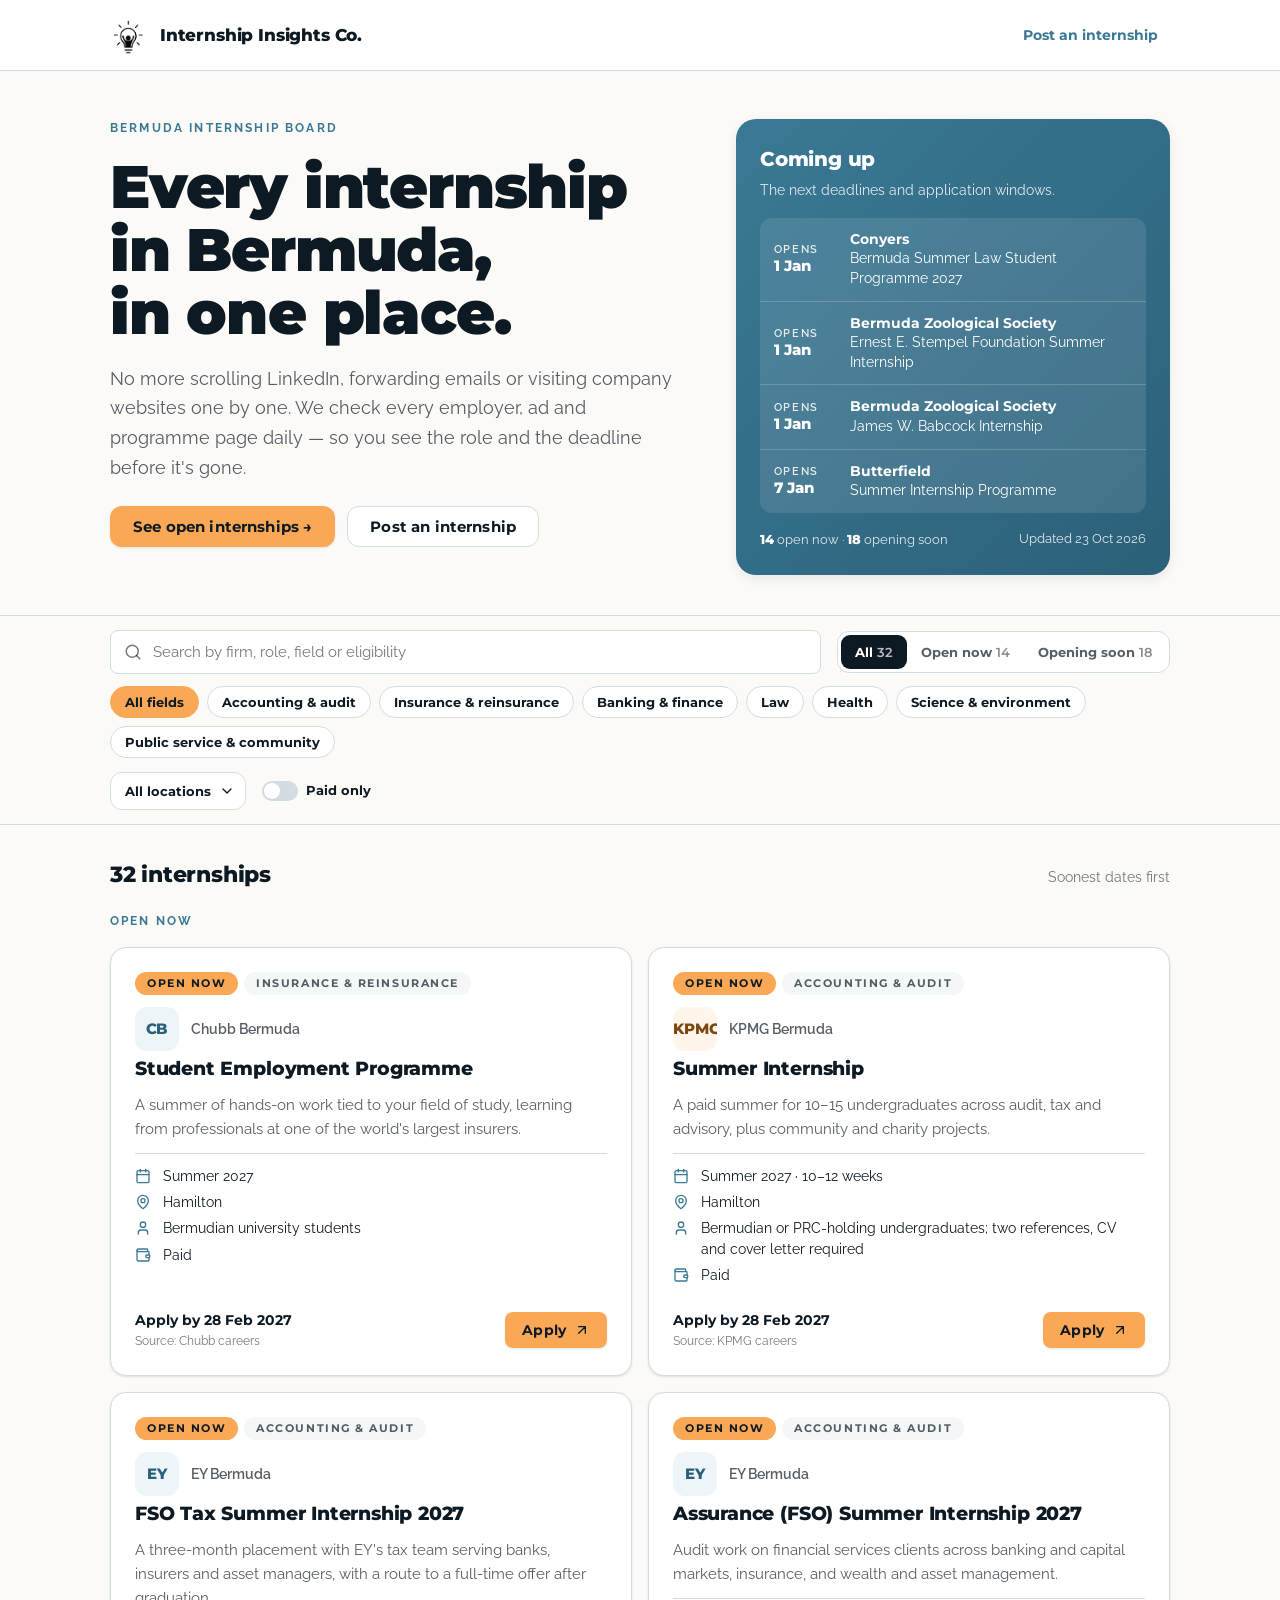
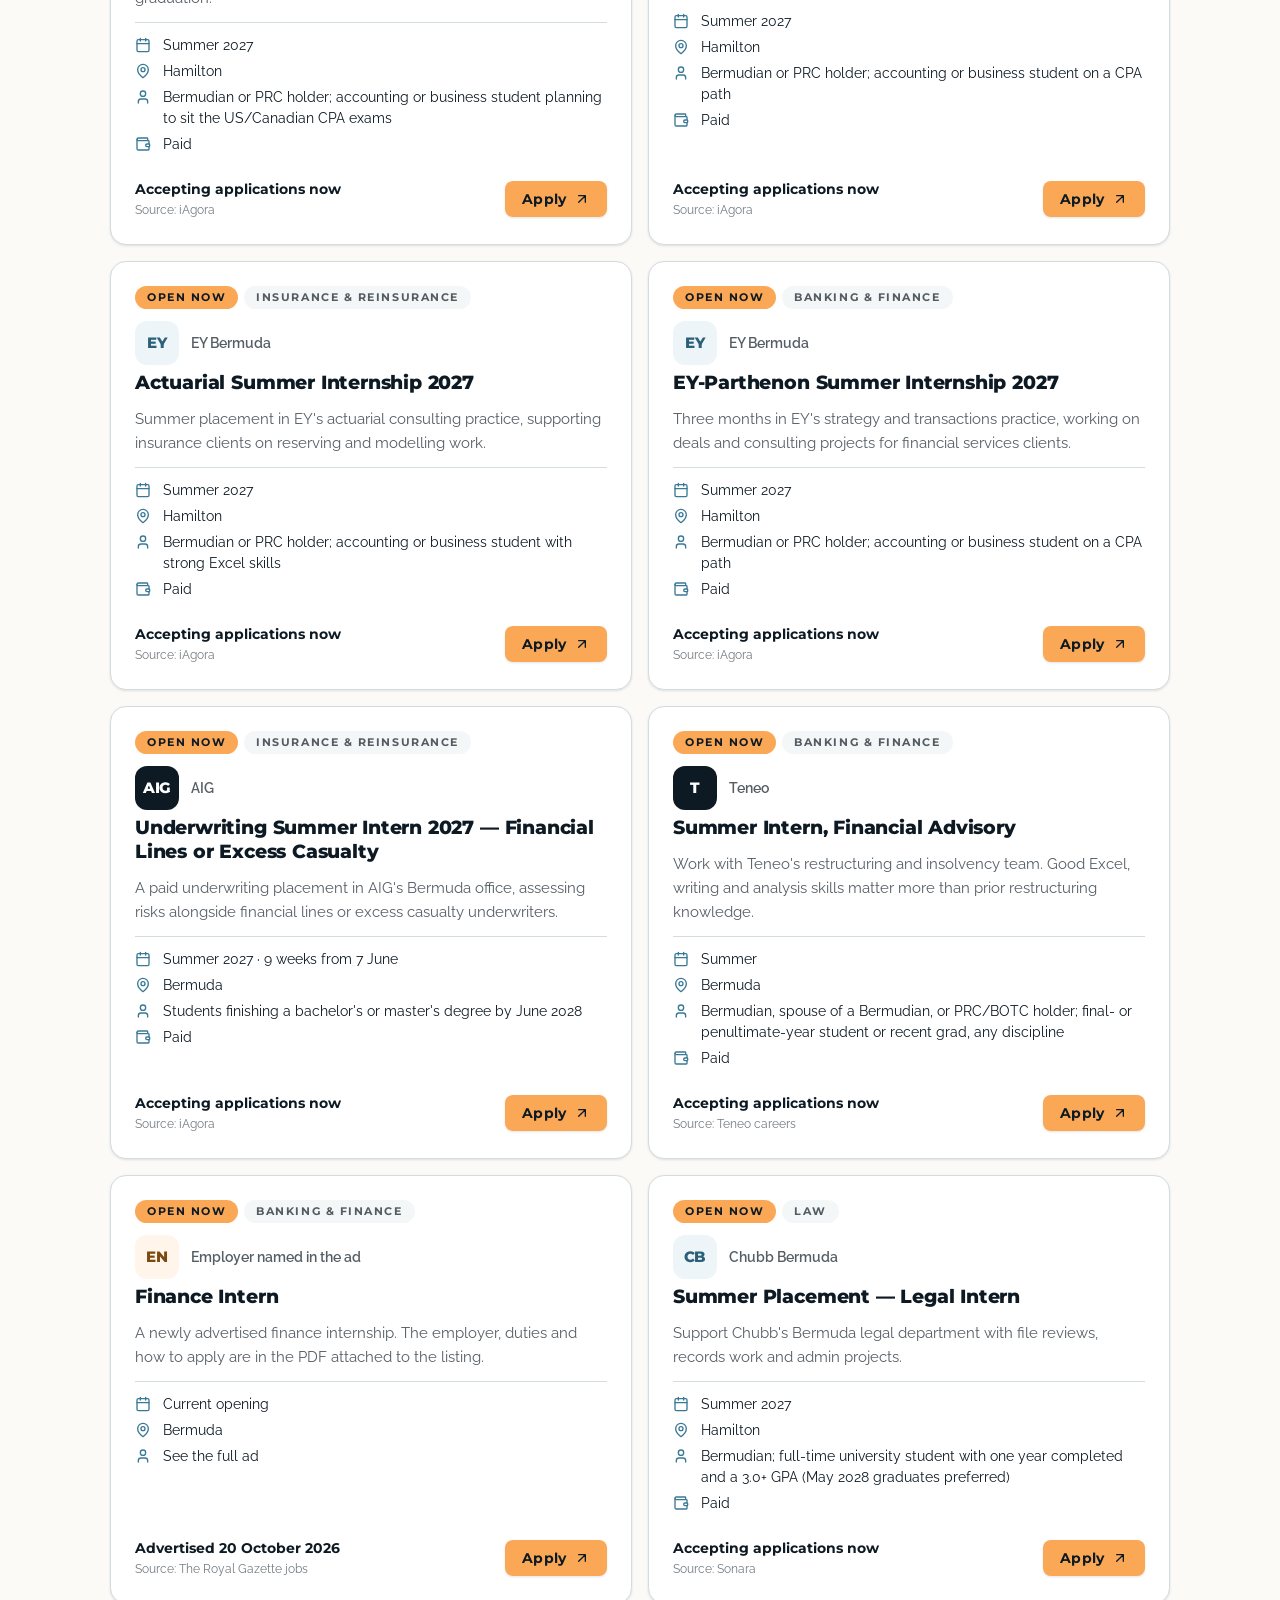
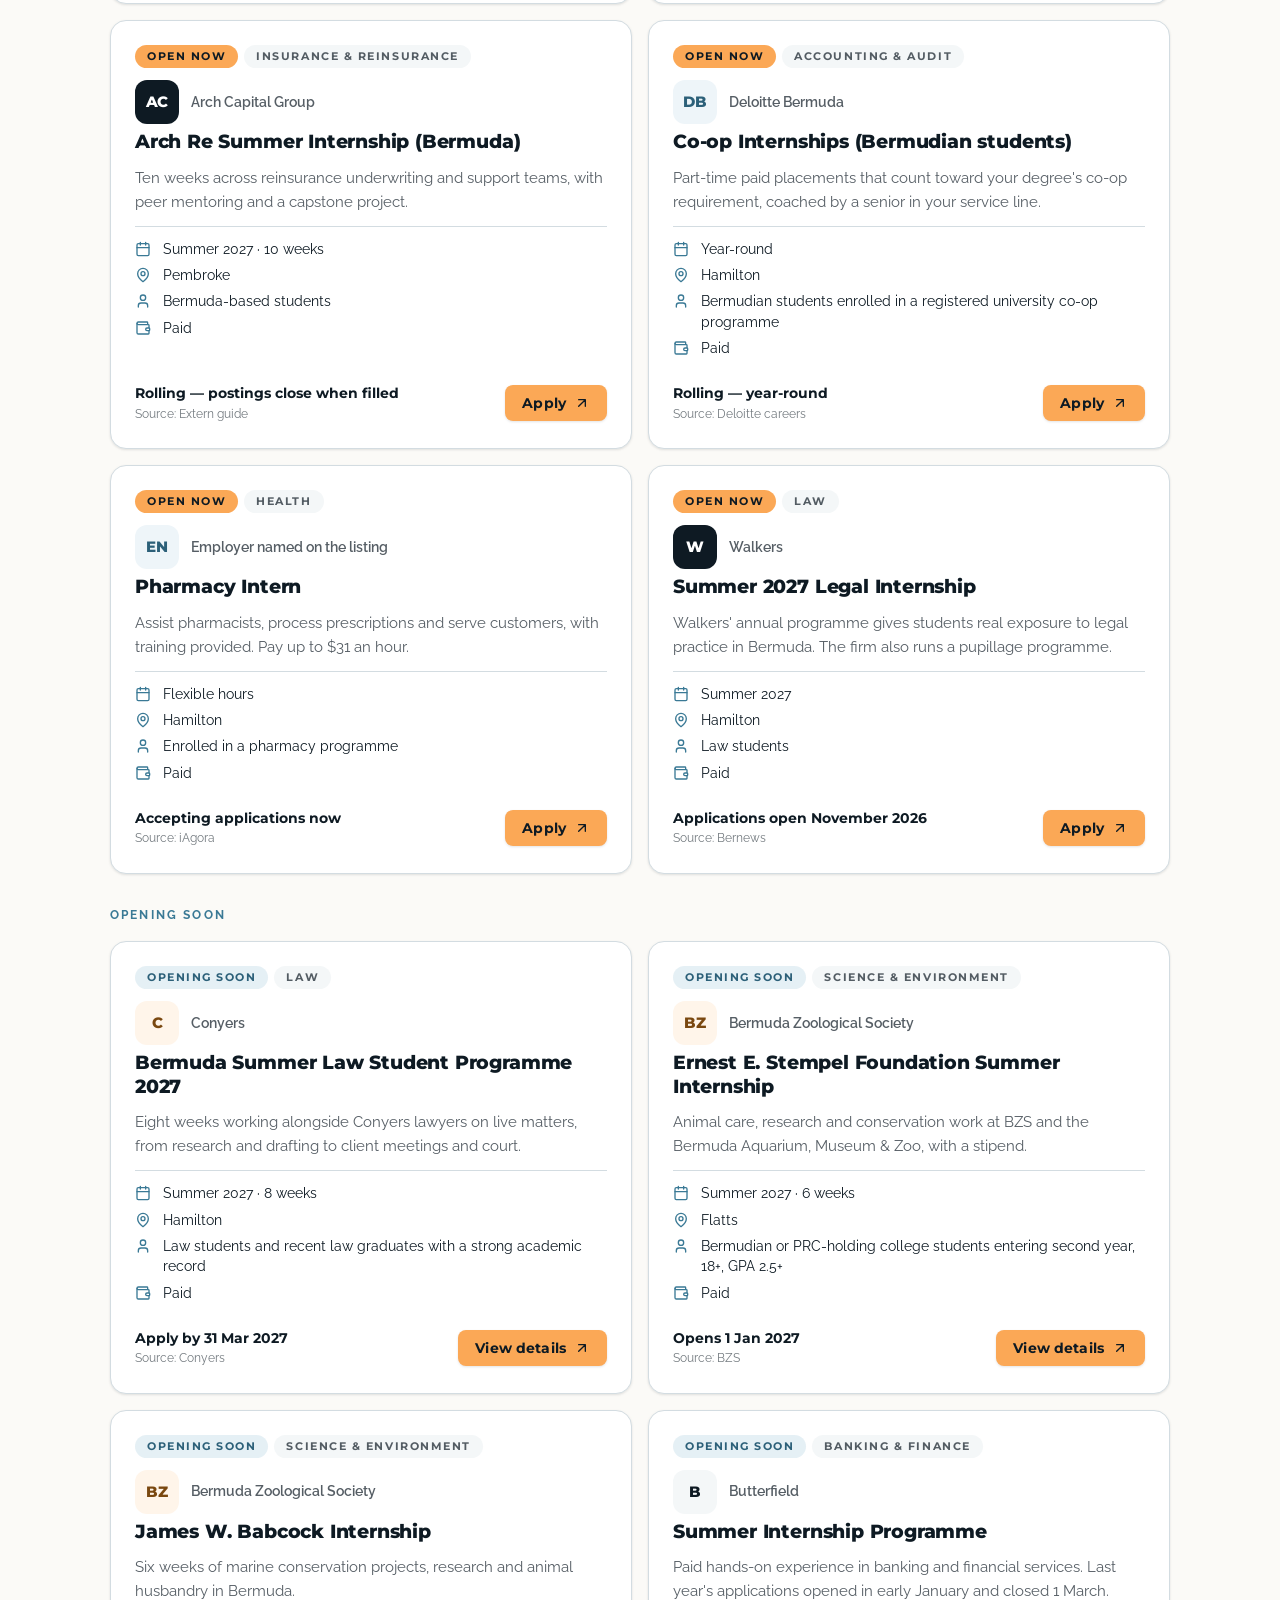
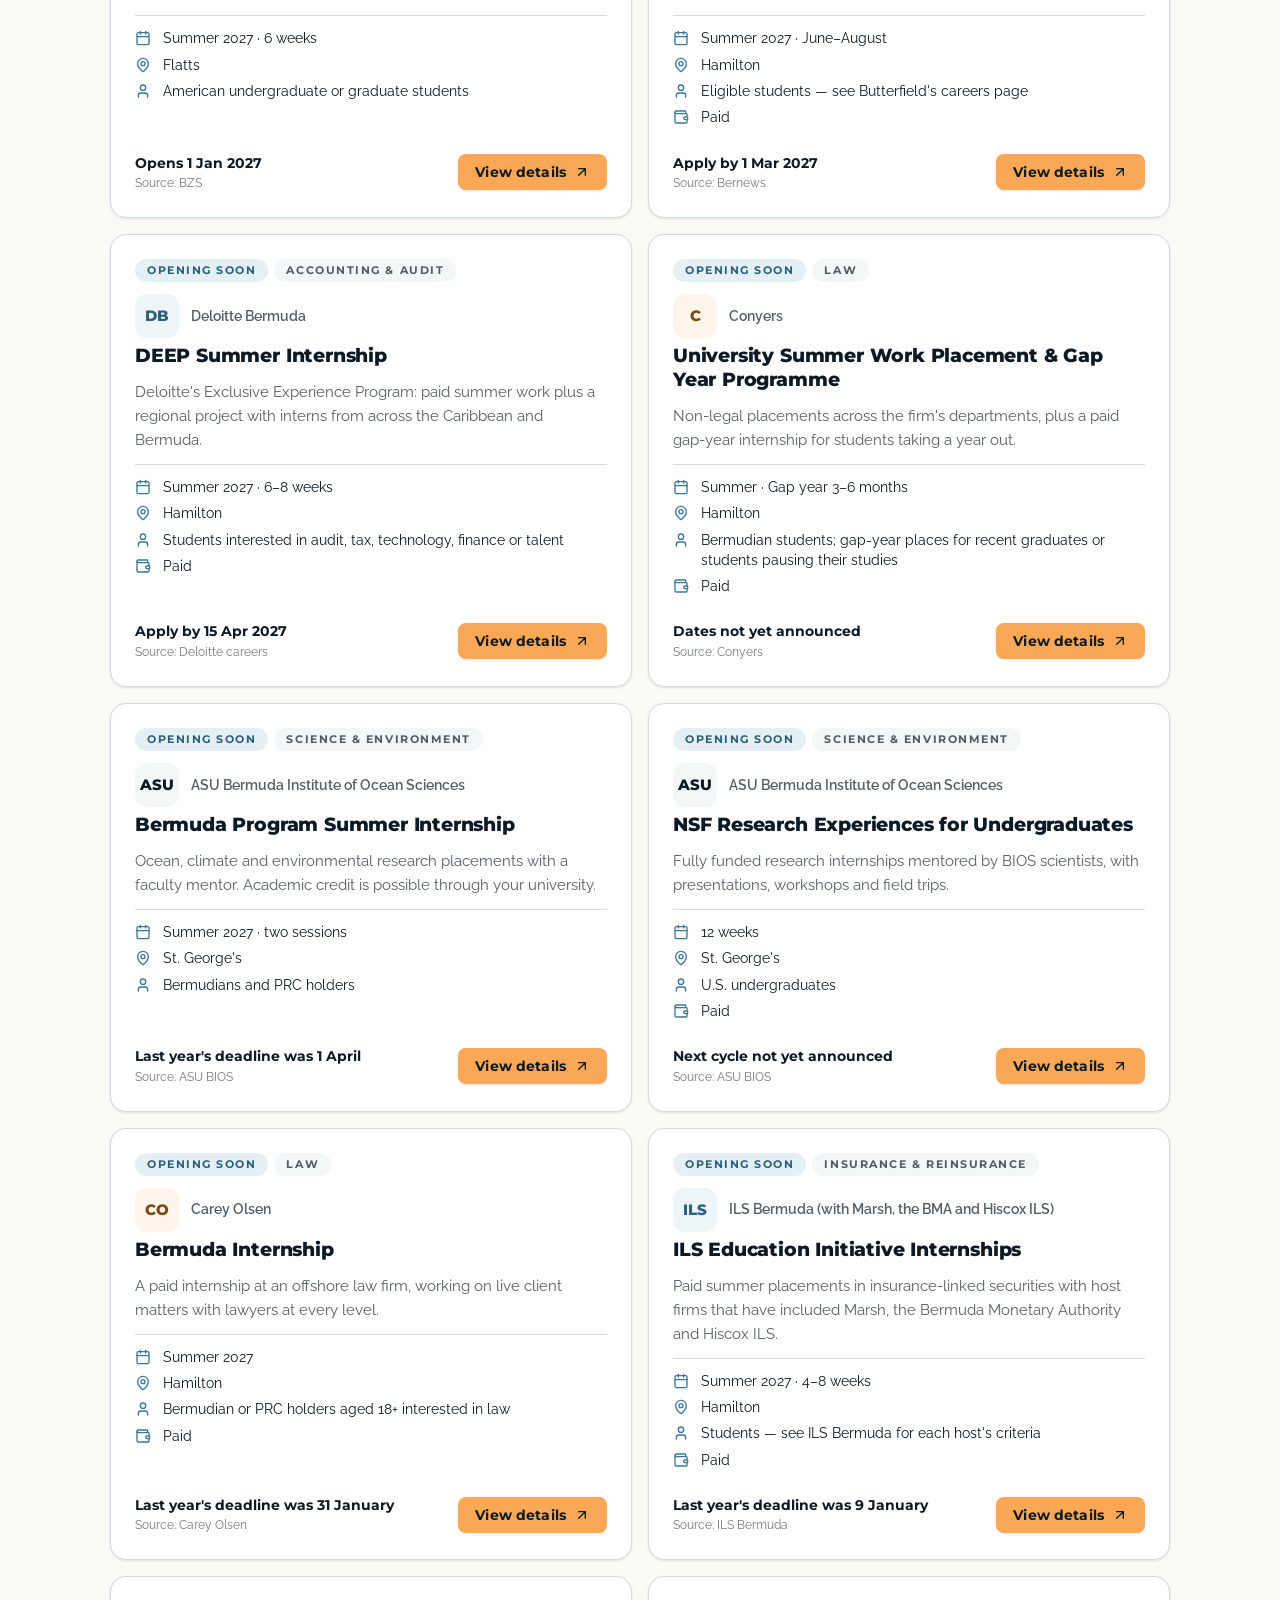
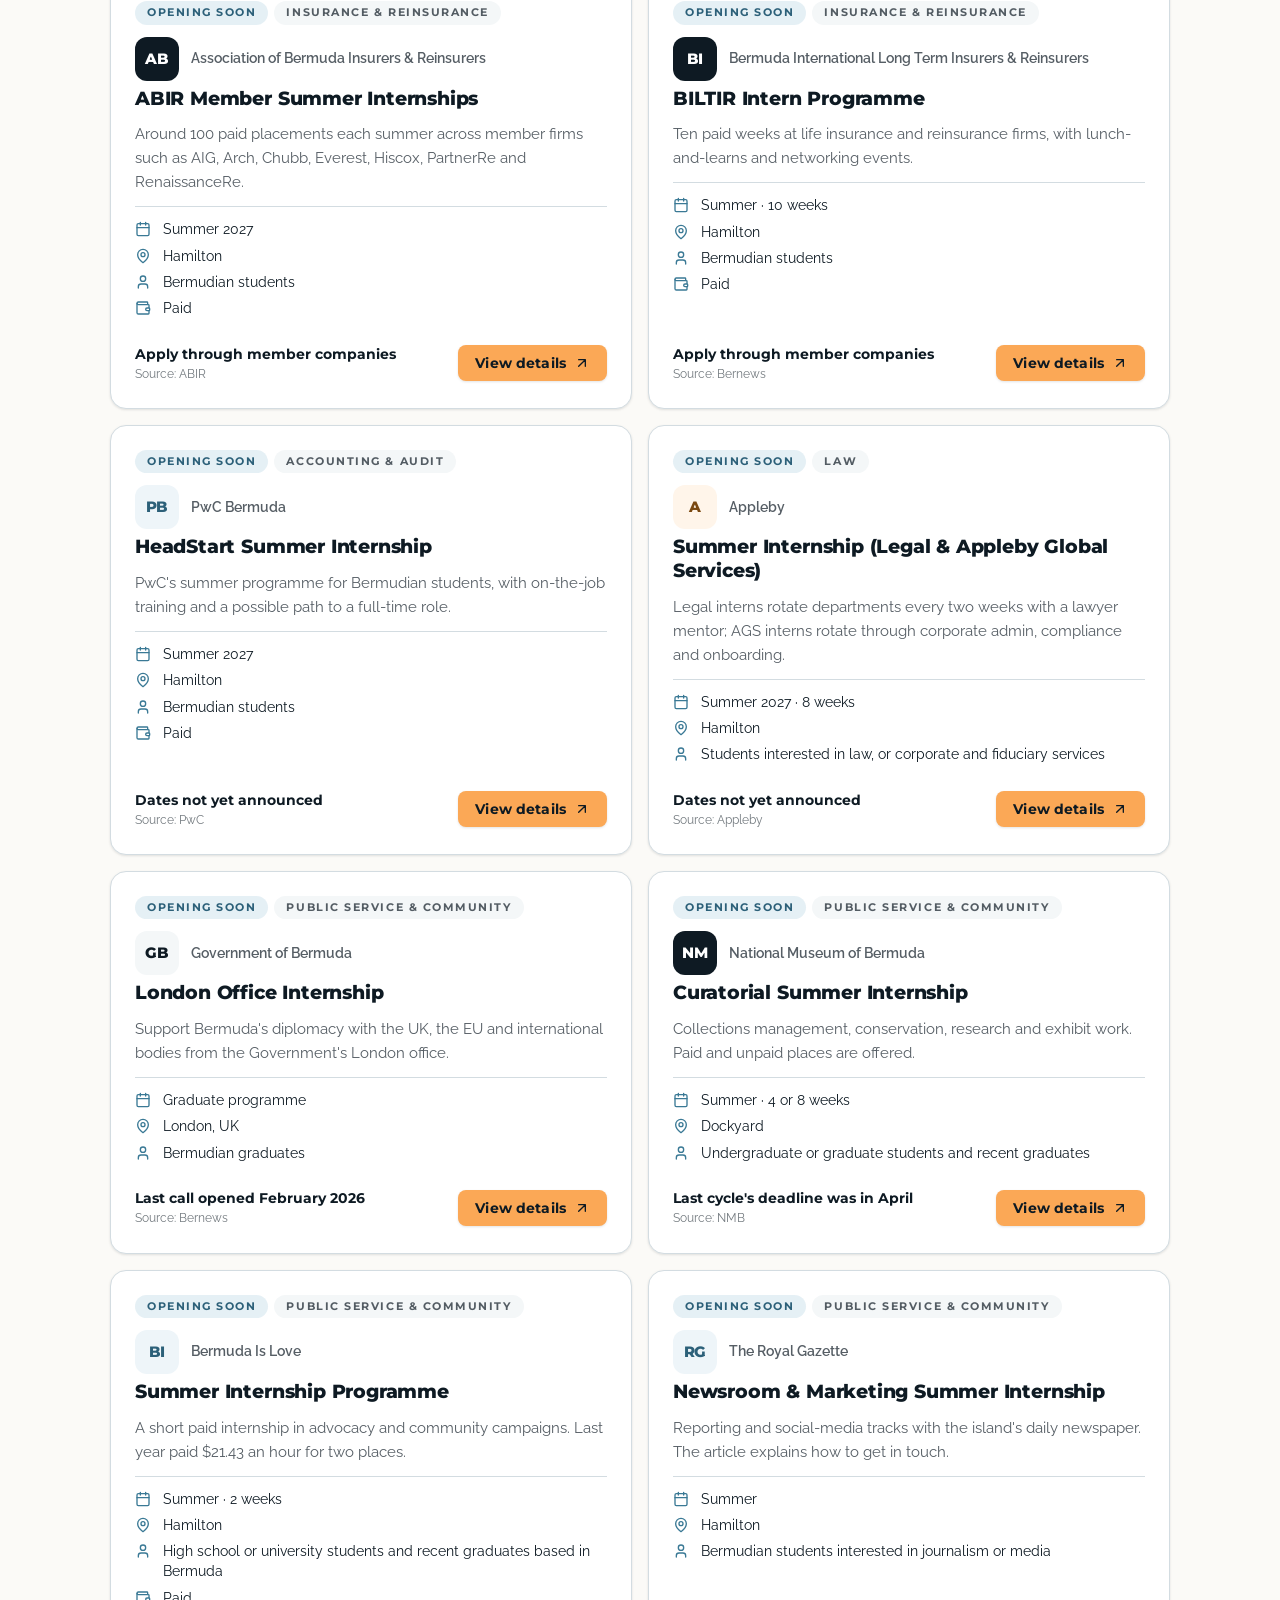
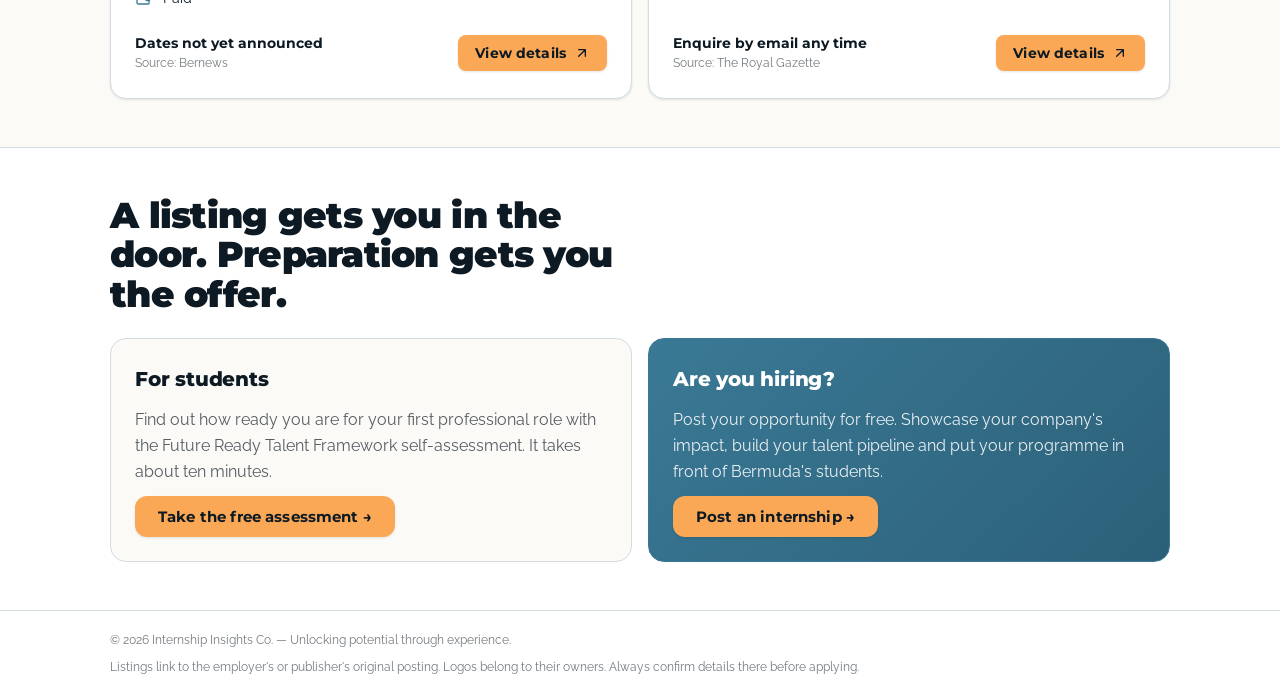
==== commit 3ba0cfc3: "Return employer page to the original layout on a blue base Drops the poster-style tag, megaphone and" ====
--- a/index.html
+++ b/index.html
@@ -83,9 +83,8 @@
             <a class="btn btn-primary" href="https://students.internshipinsightsco.com/">Take the free assessment →</a>
           </div>
           <div class="band-card band-hire">
-            <p class="hire-tag hire-tag-sm"><span>Are you hiring?</span></p>
-            <h3>Post your opportunity for free.</h3>
-            <p>Showcase your company's impact, build your talent pipeline and put your programme in front of Bermuda's students.</p>
+            <h3>Are you hiring?</h3>
+            <p>Post your opportunity for free. Showcase your company's impact, build your talent pipeline and put your programme in front of Bermuda's students.</p>
             <a class="btn btn-primary" href="post.html">Post an internship →</a>
           </div>
         </div>
--- a/styles.css
+++ b/styles.css
@@ -330,52 +330,19 @@
 .detail-head .avatar img { width: 32px; height: 32px; }
 .detail-head .avatar.has-logo { background: var(--white); border-color: transparent; }
 
-/* ---------- Employer side: blue base, poster energy ---------- */
+/* ---------- Employer side: same design, blue base ---------- */
 body.employer { background: var(--blue-50); }
-.hire-hero { background: var(--blue); color: var(--white); padding: var(--space-10) 0 calc(var(--space-16) + var(--space-12)); position: relative; overflow: hidden; }
-.hire-hero::after { content: ""; position: absolute; right: -120px; bottom: -160px; width: 420px; height: 420px; border-radius: 50%; background: var(--blue-700); opacity: .55; }
-.hire-grid { display: grid; grid-template-columns: minmax(0, 1.4fr) minmax(0, 1fr); gap: var(--space-8); align-items: center; position: relative; z-index: 1; }
-.hire-hero .back { color: var(--white); }
-.hire-tag { margin: 0 0 var(--space-4); }
-.hire-tag span { display: inline-block; background: var(--orange); color: var(--ink); font-family: var(--font-display); font-weight: 900; text-transform: uppercase; letter-spacing: .02em; font-size: clamp(22px, 3vw, 32px); line-height: 1; padding: 12px 18px 10px; transform: rotate(-3deg); box-shadow: 6px 6px 0 var(--ink); border-radius: 4px; }
-.hire-tag-sm span { font-size: 16px; padding: 8px 12px 6px; box-shadow: 4px 4px 0 var(--ink); }
-.hire-hero h1 { margin: var(--space-2) 0 var(--space-6); font-family: var(--font-display); font-weight: 900; font-size: clamp(34px, 5vw, 56px); line-height: 1.05; letter-spacing: -0.02em; max-width: 15ch; text-wrap: balance; }
-.hire-list { list-style: none; margin: 0 0 var(--space-8); padding: 0; display: grid; gap: 12px; }
-.hire-list li { display: flex; align-items: center; gap: 12px; font-family: var(--font-display); font-weight: 700; font-size: 19px; }
-.hire-list svg { flex: none; width: 26px; height: 26px; color: var(--ink); background: var(--white); border-radius: 50%; padding: 3px; }
-.btn-lg { padding: 16px 28px; font-size: 16px; }
-.hire-hero .btn-primary { box-shadow: 4px 4px 0 var(--ink); }
-.hire-hero .btn-primary:hover { transform: translate(-1px, -1px); box-shadow: 5px 5px 0 var(--ink); }
-.megaphone { position: relative; justify-self: center; width: min(300px, 70vw); aspect-ratio: 1; border-radius: 50%; background: var(--orange); color: var(--ink); display: grid; place-items: center; box-shadow: 10px 10px 0 var(--ink); transform: rotate(-8deg); }
-.megaphone svg { width: 58%; height: 58%; }
-.megaphone .burst { position: absolute; height: 6px; border-radius: 6px; background: var(--white); }
-.megaphone .b1 { width: 54px; top: 18%; right: -18%; transform: rotate(-30deg); }
-.megaphone .b2 { width: 66px; top: 42%; right: -30%; }
-.megaphone .b3 { width: 54px; top: 66%; right: -18%; transform: rotate(30deg); }
-@media (prefers-reduced-motion: no-preference) {
-  .megaphone { animation: wiggle 1.2s var(--ease) .4s 1 both; }
-  @keyframes wiggle { 0% { transform: rotate(-8deg) scale(.9); opacity: 0; } 60% { transform: rotate(-2deg) scale(1.03); opacity: 1; } 100% { transform: rotate(-8deg) scale(1); } }
-}
-body.employer .form-layout { margin-top: calc(-1 * var(--space-10)); position: relative; z-index: 2; }
-body.employer .form-card { border-color: var(--blue-100); box-shadow: var(--shadow-md); }
+.hire-head { background: linear-gradient(135deg, var(--blue-700) 0%, var(--blue-800) 100%); color: var(--white); padding-bottom: var(--space-16); margin-bottom: calc(-1 * var(--space-10)); }
+.hire-head .back { color: var(--white); }
+.hire-head .eyebrow { color: var(--blue-100); }
+.hire-head .lede { color: rgba(255,255,255,.9); }
+body.employer .form-layout { position: relative; }
+body.employer .form-card { border-color: var(--blue-100); }
 body.employer .form-card h2 { color: var(--blue-800); }
-body.employer .field input:focus, body.employer .field select:focus, body.employer .field textarea:focus { border-color: var(--blue); box-shadow: 0 0 0 3px var(--focus-ring); }
-body.employer .aside-card { background: var(--orange); color: var(--ink); box-shadow: 6px 6px 0 var(--ink); }
-body.employer .aside-card hr { border-top-color: rgba(14,26,35,.2); }
-body.employer .aside-card .btn-primary { background: var(--ink); color: var(--white); }
-body.employer .aside-card .btn-primary:hover { background: var(--blue-800); }
-body.employer .site-footer { background: var(--white); }
+body.employer .aside-card { background: var(--white); color: var(--ink); border: 1px solid var(--blue-100); box-shadow: var(--shadow-sm); }
+body.employer .aside-card hr { border-top-color: var(--border); }
+body.employer .aside-card p, body.employer .aside-card ol { color: var(--text-secondary); }
 
 /* "Are you hiring?" card on the board */
-.band-card.band-hire { background: var(--blue-700); border-color: var(--blue-700); color: var(--white); }
-.band-card.band-hire p:not(.hire-tag) { color: var(--white); font-weight: 600; }
-.band-card.band-hire .btn-primary { box-shadow: 4px 4px 0 var(--ink); }
-
-@media (max-width: 860px) {
-  .hire-grid { grid-template-columns: 1fr; }
-  .megaphone { width: 180px; justify-self: start; margin-left: var(--space-4); order: -1; }
-}
-@media (max-width: 560px) {
-  .megaphone { display: none; }
-  .hire-list li { font-size: 17px; }
-}
+.band-card.band-hire { background: linear-gradient(135deg, var(--blue-700) 0%, var(--blue-800) 100%); border-color: var(--blue-700); color: var(--white); }
+.band-card.band-hire p { color: rgba(255,255,255,.9); }
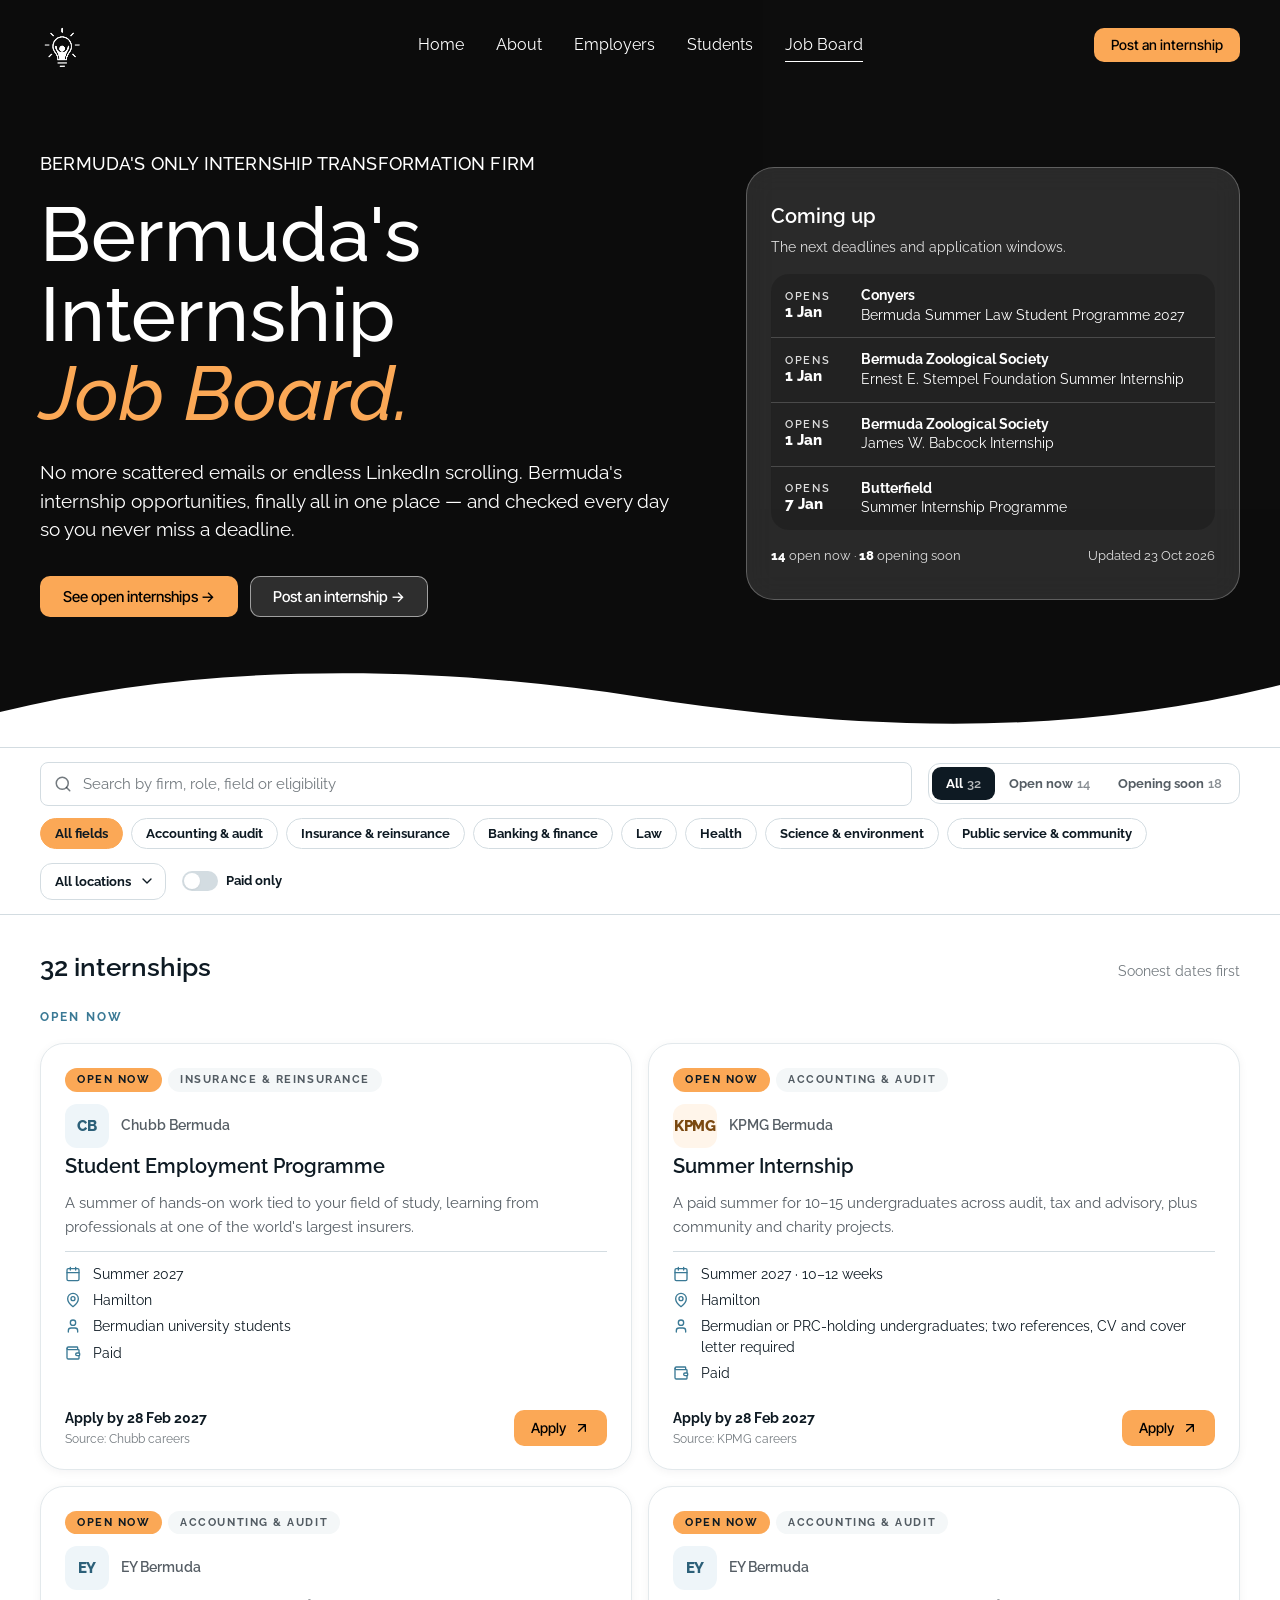
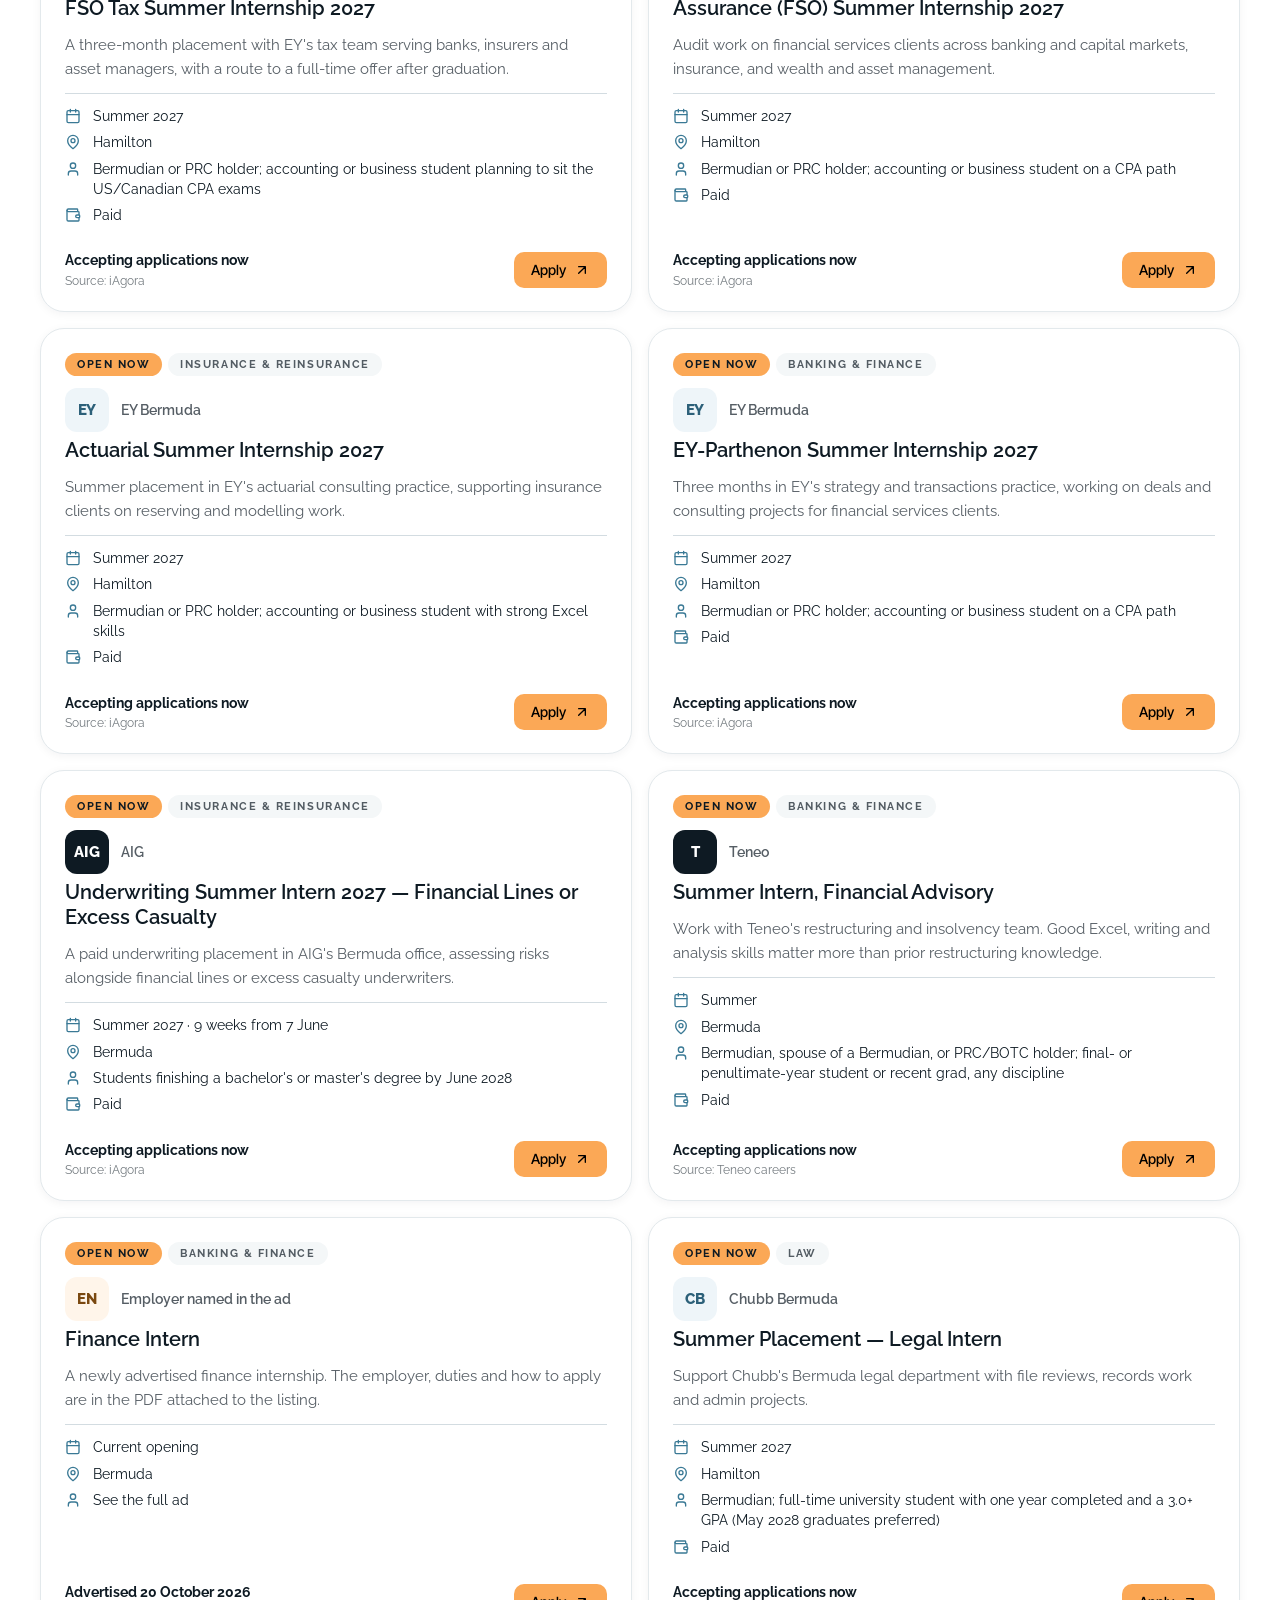
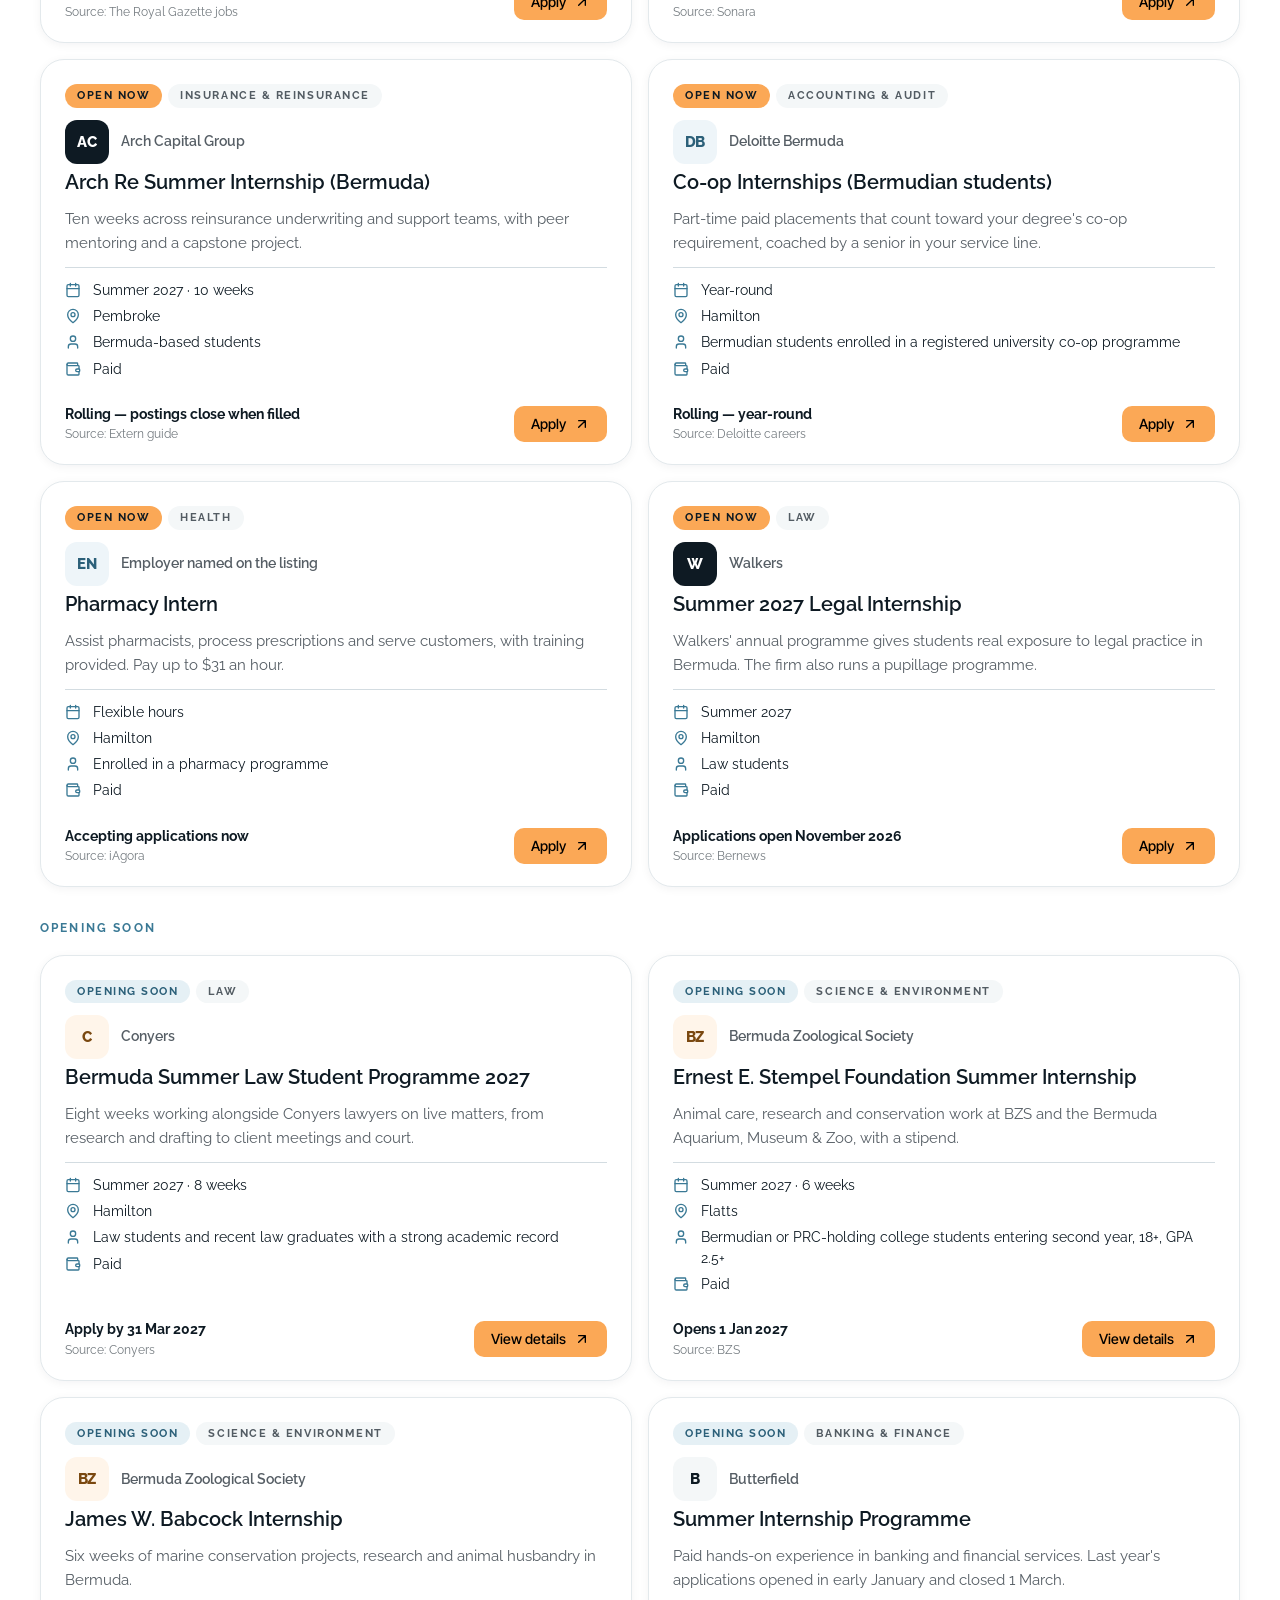
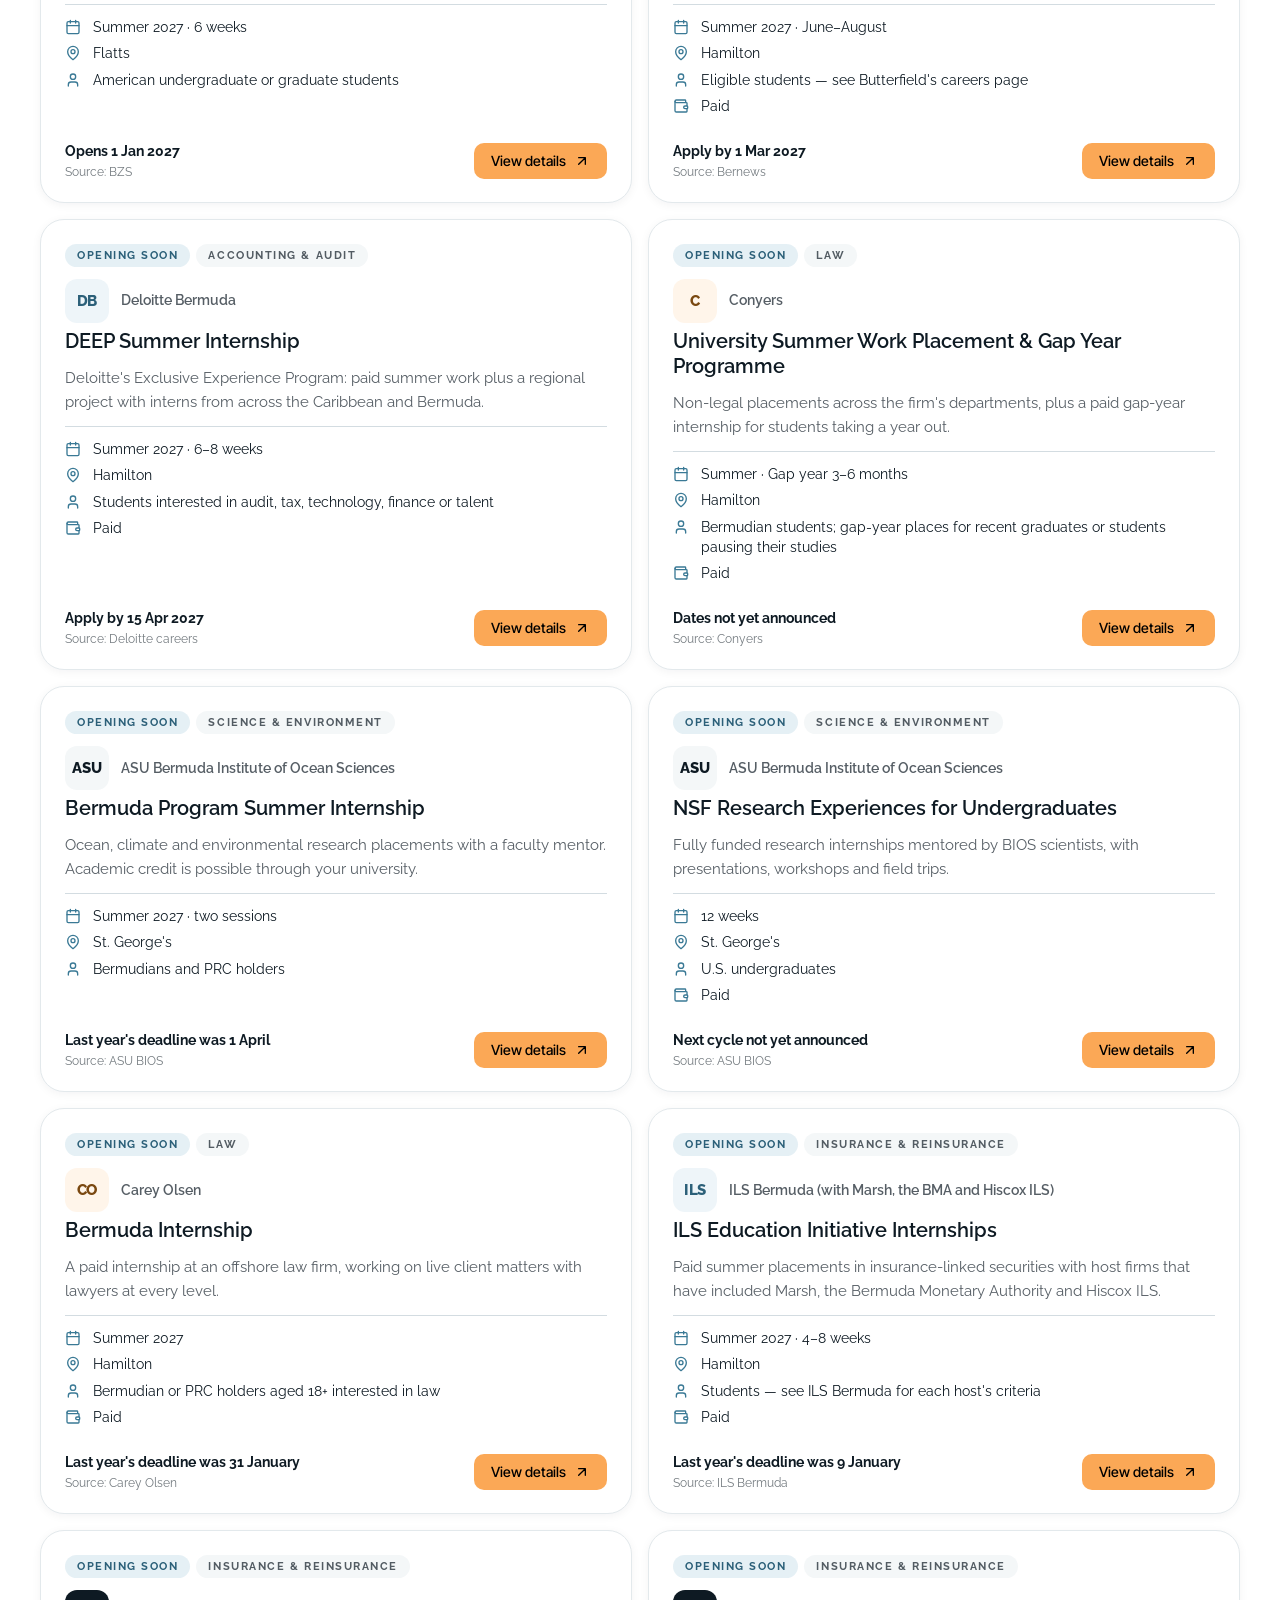
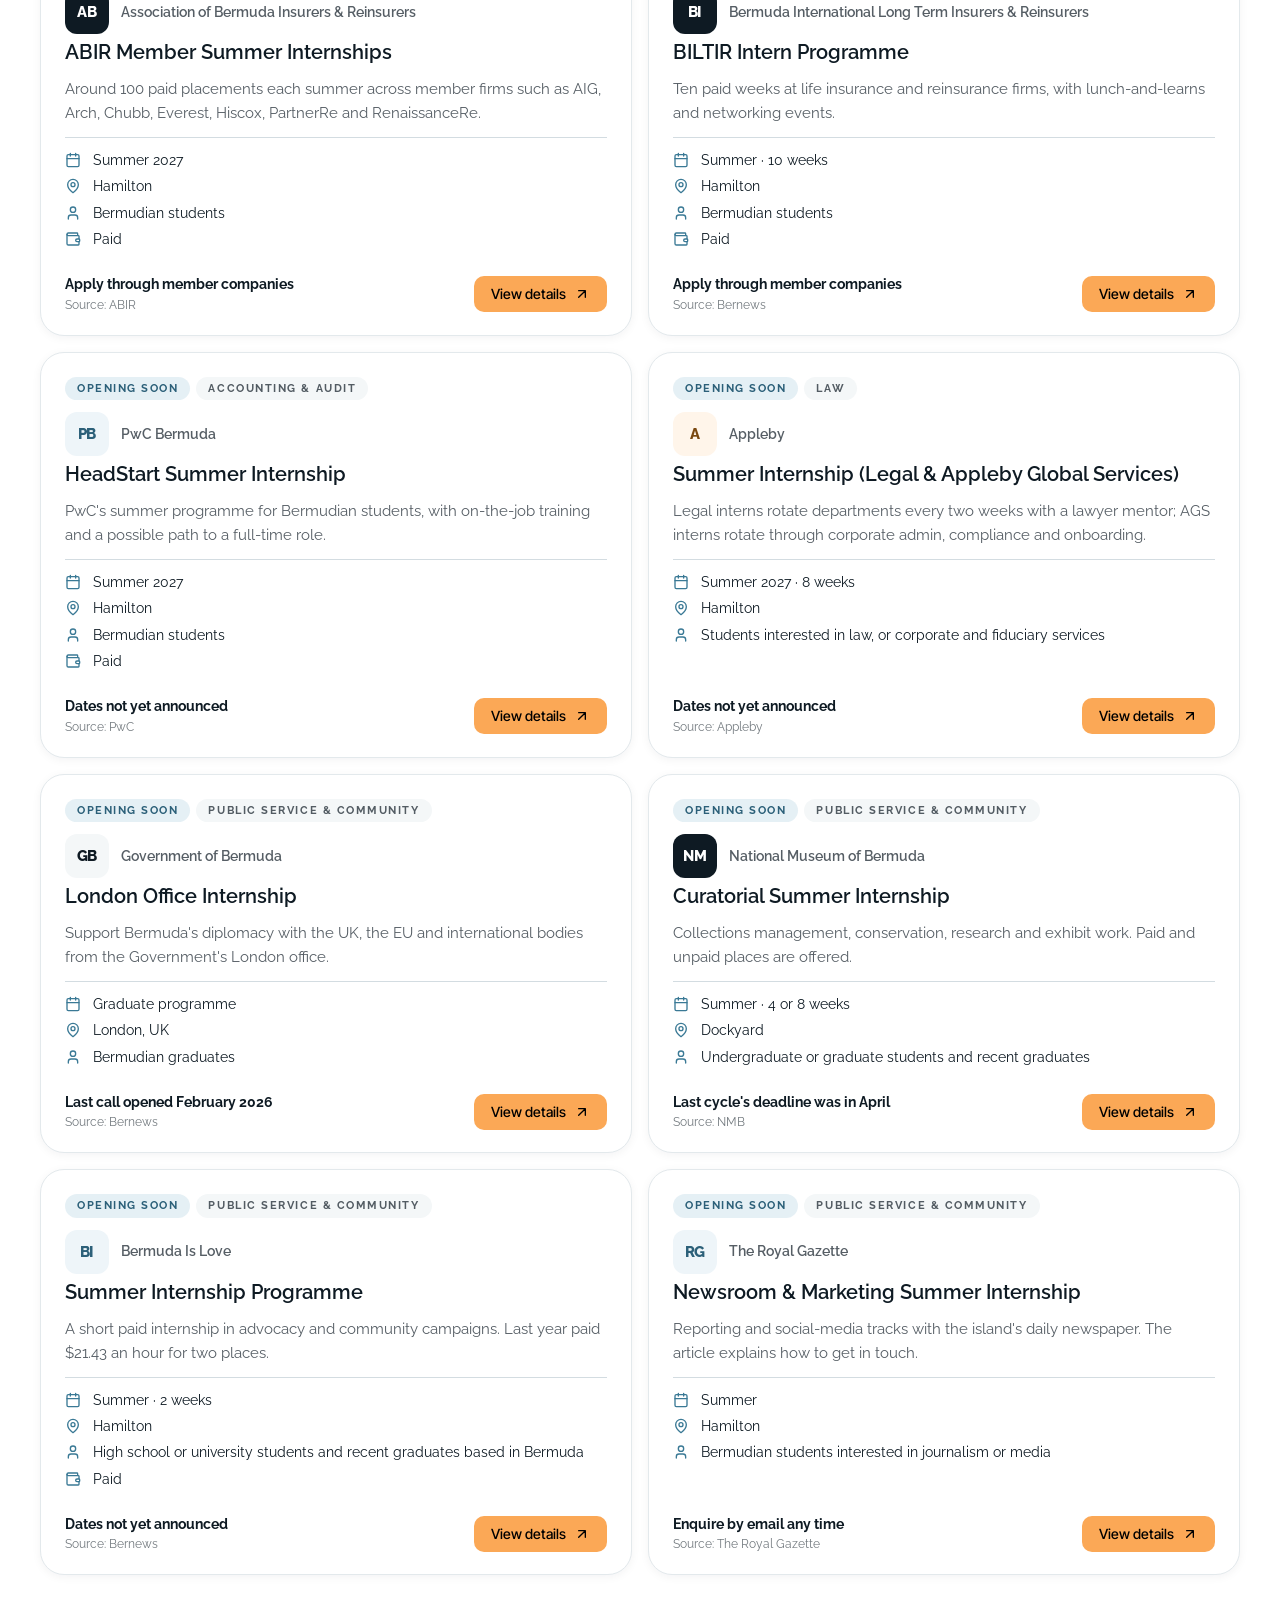
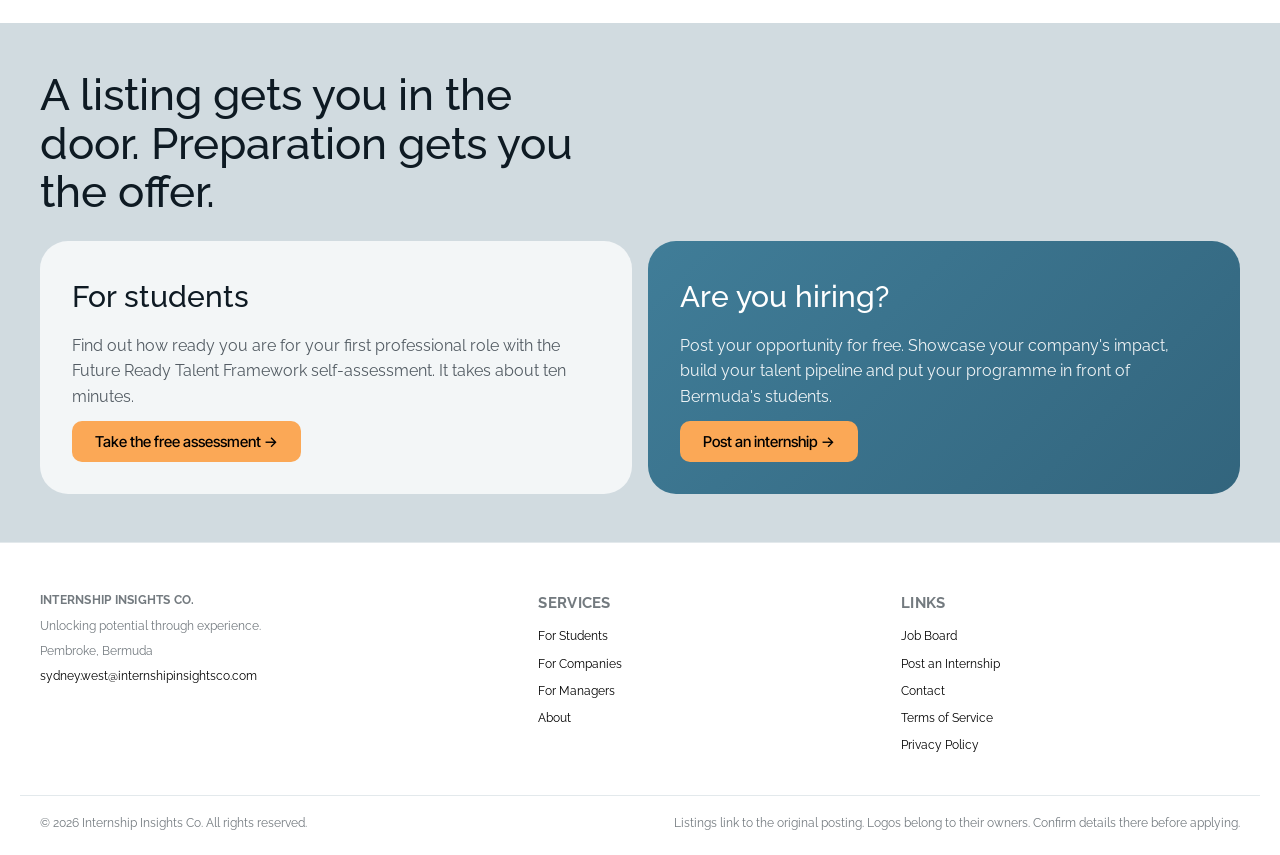
==== commit 78532ef5: "Align the board with the internshipinsightsco.com Squarespace site Raleway headings at medium weight" ====
--- a/index.html
+++ b/index.html
@@ -10,30 +10,36 @@
   <link rel="icon" href="assets/favicon.ico">
   <link rel="preconnect" href="https://fonts.googleapis.com">
   <link rel="preconnect" href="https://fonts.gstatic.com" crossorigin>
-  <link rel="stylesheet" href="https://fonts.googleapis.com/css2?family=Montserrat:wght@500;600;700;900&family=Raleway:wght@400;500;600;700&display=swap">
+  <link rel="stylesheet" href="https://fonts.googleapis.com/css2?family=Inter+Tight:wght@500;600&family=Raleway:ital,wght@0,400;0,500;0,600;0,700;1,500&display=swap">
   <link rel="stylesheet" href="styles.css">
 </head>
 <body>
   <header class="site-header">
     <div class="wrap">
       <a class="brand" href="https://www.internshipinsightsco.com/">
-        <img src="assets/logo-mark.png" alt="" width="38" height="38">
-        <span>Internship Insights Co.</span>
+        <img src="assets/logo-mark-white.png" alt="Internship Insights Co." width="46" height="46">
       </a>
-      <a class="header-link" href="post.html">Post an internship</a>
+      <nav class="site-nav" aria-label="Main">
+        <a href="https://www.internshipinsightsco.com/">Home</a>
+        <a href="https://www.internshipinsightsco.com/about-us">About</a>
+        <a href="https://www.internshipinsightsco.com/employers">Employers</a>
+        <a href="https://www.internshipinsightsco.com/students">Students</a>
+        <a href="index.html" aria-current="page">Job Board</a>
+      </nav>
+      <a class="btn btn-primary btn-sm nav-cta" href="post.html">Post an internship</a>
     </div>
   </header>
 
   <main>
-    <section class="hero">
-      <div class="wrap">
+    <section class="hero photo-hero">
+      <div class="wrap hero-grid">
         <div>
-          <p class="eyebrow">Bermuda internship board</p>
-          <h1>Every internship in Bermuda, in one place.</h1>
-          <p class="lede">No more scrolling LinkedIn, forwarding emails or visiting company websites one by one. We check every employer, ad and programme page daily — so you see the role and the deadline before it's gone.</p>
+          <p class="kicker">Bermuda's only internship transformation firm</p>
+          <h1>Bermuda's Internship <em>Job Board.</em></h1>
+          <p class="lede">No more scattered emails or endless LinkedIn scrolling. Bermuda's internship opportunities, finally all in one place — and checked every day so you never miss a deadline.</p>
           <div class="hero-actions">
             <a class="btn btn-primary" href="#listings">See open internships →</a>
-            <a class="btn btn-outline" href="post.html">Post an internship</a>
+            <a class="btn btn-glass" href="post.html">Post an internship →</a>
           </div>
         </div>
         <aside class="closing-panel" aria-labelledby="closing-title">
@@ -46,6 +52,7 @@
           </div>
         </aside>
       </div>
+      <svg class="wave" viewBox="0 0 1440 120" preserveAspectRatio="none" aria-hidden="true"><path d="M0,72 C220,8 470,6 720,52 C980,100 1210,104 1440,36 L1440,120 L0,120 Z"/></svg>
     </section>
 
     <div class="filters" id="listings">
@@ -95,9 +102,32 @@
   <dialog class="detail" id="detail" aria-labelledby="d-title"></dialog>
 
   <footer class="site-footer">
-    <div class="wrap">
-      <p>© <span id="year">2026</span> Internship Insights Co. — Unlocking potential through experience.</p>
-      <p>Listings link to the employer's or publisher's original posting. Logos belong to their owners. Always confirm details there before applying.</p>
+    <div class="wrap footer-grid">
+      <div>
+        <p class="f-title">Internship Insights Co.</p>
+        <p>Unlocking potential through experience.</p>
+        <p>Pembroke, Bermuda</p>
+        <p><a href="mailto:sydney.west@internshipinsightsco.com">sydney.west@internshipinsightsco.com</a></p>
+      </div>
+      <div>
+        <p class="f-head">Services</p>
+        <a href="https://www.internshipinsightsco.com/students">For Students</a>
+        <a href="https://www.internshipinsightsco.com/employers">For Companies</a>
+        <a href="https://www.internshipinsightsco.com/managers">For Managers</a>
+        <a href="https://www.internshipinsightsco.com/about-us">About</a>
+      </div>
+      <div>
+        <p class="f-head">Links</p>
+        <a href="index.html">Job Board</a>
+        <a href="post.html">Post an Internship</a>
+        <a href="https://www.internshipinsightsco.com/contact">Contact</a>
+        <a href="https://www.internshipinsightsco.com/terms-of-service">Terms of Service</a>
+        <a href="https://www.internshipinsightsco.com/privacy-policy">Privacy Policy</a>
+      </div>
+    </div>
+    <div class="wrap footer-base">
+      <p>© <span class="yr">2026</span> Internship Insights Co. All rights reserved.</p>
+      <p>Listings link to the original posting. Logos belong to their owners. Confirm details there before applying.</p>
     </div>
   </footer>
 
--- a/styles.css
+++ b/styles.css
@@ -330,19 +330,130 @@
 .detail-head .avatar img { width: 32px; height: 32px; }
 .detail-head .avatar.has-logo { background: var(--white); border-color: transparent; }
 
-/* ---------- Employer side: same design, blue base ---------- */
+/* =========================================================
+   Aligned with internshipinsightsco.com (Squarespace):
+   Raleway headings at medium weight, Inter Tight buttons,
+   photo hero with dark overlay, glass cards, wave dividers.
+   ========================================================= */
+:root {
+  --font-display: "Raleway", ui-sans-serif, system-ui, -apple-system, sans-serif;
+  --font-button: "Inter Tight", "Raleway", ui-sans-serif, system-ui, sans-serif;
+  --hero-photo: url("https://images.squarespace-cdn.com/content/v1/67341669c76f8a207c0482bd/1780194575540-ZE73GSJOF7RLA4X6XXR3/unsplash-image-n95VMLxqM2I.jpg?format=2500w");
+  --radius-card: 24px;
+  --radius-glass: 28px;
+}
+body { background: var(--white); }
+
+/* Headings: Raleway 500/600, natural tracking */
+h1, h2, h3, .job h3, .results-head h2, .band .wrap > h2, .band-card h3, .closing-panel h2,
+.detail-head h2, .form-card h2, .page-head h1, .empty h3, .aside-card h2, .detail-section h3 {
+  font-family: var(--font-display); letter-spacing: normal;
+}
+.job h3, .results-head h2, .band-card h3, .closing-panel h2, .form-card h2, .empty h3, .aside-card h2 { font-weight: 600; }
+.band .wrap > h2, .page-head h1, .detail-head h2 { font-weight: 500; }
+.job h3 { font-size: 20px; }
+.results-head h2 { font-size: 26px; }
+.band .wrap > h2 { font-size: clamp(30px, 3.8vw, 44px); line-height: 1.1; max-width: 20ch; }
+
+/* Buttons like the main site: Inter Tight, orange, black text, 10px radius */
+.btn { font-family: var(--font-button); font-weight: 500; letter-spacing: normal; border-radius: 10px; box-shadow: none; }
+.btn-primary { color: #000; }
+.btn-sm { border-radius: 10px; }
+.btn-glass { background: rgba(255,255,255,.14); color: var(--white); border: 1px solid rgba(255,255,255,.55); }
+.btn-glass:hover { background: rgba(255,255,255,.24); }
+.link-btn, .header-link { font-family: var(--font-button); font-weight: 500; }
+
+/* Header: transparent over the photo, centred nav */
+.site-header { position: absolute; top: 0; left: 0; right: 0; z-index: 10; background: transparent; border: 0; }
+.site-header .wrap { max-width: 1240px; display: grid; grid-template-columns: 1fr auto 1fr; align-items: center; padding-top: 22px; padding-bottom: 22px; }
+.brand img { width: 46px; height: 46px; }
+.site-nav { display: flex; gap: 32px; justify-content: center; }
+.site-nav a { font-family: var(--font-display); font-size: 16px; color: var(--white); text-decoration: none; padding: 4px 0; border-bottom: 1.5px solid transparent; }
+.site-nav a:hover, .site-nav a[aria-current="page"] { border-bottom-color: var(--white); }
+.nav-cta { justify-self: end; }
+
+/* Photo hero */
+.photo-hero { position: relative; color: var(--white); background: #222 var(--hero-photo) center / cover no-repeat; padding: 150px 0 130px; overflow: hidden; }
+.photo-hero::before { content: ""; position: absolute; inset: 0; background: rgba(0,0,0,.63); }
+.photo-hero > .wrap { position: relative; z-index: 1; }
+.hero.photo-hero .wrap { max-width: 1240px; align-items: center; }
+.kicker { margin: 0 0 var(--space-4); font-family: var(--font-display); font-size: 18px; font-weight: 500; text-transform: uppercase; letter-spacing: .01em; color: var(--white); }
+.photo-hero h1 { margin: 0; font-family: var(--font-display); font-weight: 500; font-size: clamp(44px, 6.2vw, 76px); line-height: 1.05; letter-spacing: normal; color: var(--white); max-width: 14ch; }
+.photo-hero h1 em { display: block; font-style: italic; color: var(--orange); }
+.photo-hero .lede { color: var(--white); font-size: 19px; line-height: 1.5; max-width: 34em; margin-top: var(--space-6); }
+.photo-hero .hero-actions { margin-top: var(--space-8); }
+.wave { position: absolute; left: 0; right: 0; bottom: -1px; width: 100%; height: 90px; z-index: 1; display: block; }
+.wave path { fill: var(--white); }
+
+/* Coming-up panel as a glass card */
+.closing-panel { background: rgba(255,255,255,.12); -webkit-backdrop-filter: blur(14px); backdrop-filter: blur(14px); border: 1px solid rgba(255,255,255,.25); border-radius: var(--radius-glass); box-shadow: none; padding: var(--space-8) var(--space-6); }
+.closing-list { background: rgba(0,0,0,.18); border-radius: 18px; }
+
+/* Filters + cards */
+.filters { background: rgba(255,255,255,.96); }
+.job { border-radius: var(--radius-card); border-color: #E3E9EC; box-shadow: 0 2px 10px rgba(14,26,35,.05); padding: var(--space-6) var(--space-6) var(--space-5); }
+.job:hover { box-shadow: 0 10px 28px rgba(14,26,35,.10); }
+.job h3 a::after { border-radius: var(--radius-card); }
+.badge { font-family: var(--font-display); }
+.avatar { border-radius: 12px; }
+.band { background: #D1DBE0; border-top: 0; }
+.band-card { border-radius: var(--radius-glass); border: 0; background: rgba(255,255,255,.75); padding: var(--space-8); }
+.band-card h3 { font-size: 30px; font-weight: 500; }
+dialog.detail { border-radius: var(--radius-glass); }
+.detail-head { background: #222 var(--hero-photo) center / cover; }
+.detail-head::before { content: ""; position: absolute; inset: 0; background: rgba(0,0,0,.6); }
+.detail-head > * { position: relative; }
+.detail-head .close { position: absolute; }
+
+/* Employer pages: same design, blue base */
 body.employer { background: var(--blue-50); }
-.hire-head { background: linear-gradient(135deg, var(--blue-700) 0%, var(--blue-800) 100%); color: var(--white); padding-bottom: var(--space-16); margin-bottom: calc(-1 * var(--space-10)); }
+body.employer .wave path { fill: var(--blue-50); }
+.hire-head.photo-hero { padding-bottom: 140px; margin-bottom: 0; }
+.hire-head.photo-hero::before { background: linear-gradient(135deg, rgba(58,121,149,.92), rgba(44,96,121,.88)); }
 .hire-head .back { color: var(--white); }
-.hire-head .eyebrow { color: var(--blue-100); }
-.hire-head .lede { color: rgba(255,255,255,.9); }
-body.employer .form-layout { position: relative; }
-body.employer .form-card { border-color: var(--blue-100); }
+.hire-head .lede { color: rgba(255,255,255,.95); }
+.hire-head h1 { max-width: 16ch; }
+body.employer .form-layout { padding-top: var(--space-4); position: relative; }
+body.employer .form-card { border-radius: var(--radius-card); border-color: var(--blue-100); }
 body.employer .form-card h2 { color: var(--blue-800); }
-body.employer .aside-card { background: var(--white); color: var(--ink); border: 1px solid var(--blue-100); box-shadow: var(--shadow-sm); }
+body.employer .aside-card { background: var(--white); color: var(--ink); border: 1px solid var(--blue-100); border-radius: var(--radius-card); box-shadow: var(--shadow-sm); }
 body.employer .aside-card hr { border-top-color: var(--border); }
 body.employer .aside-card p, body.employer .aside-card ol { color: var(--text-secondary); }
+.thanks-hero { min-height: 70vh; display: flex; align-items: center; }
+.thanks-hero .wrap { width: 100%; }
 
 /* "Are you hiring?" card on the board */
-.band-card.band-hire { background: linear-gradient(135deg, var(--blue-700) 0%, var(--blue-800) 100%); border-color: var(--blue-700); color: var(--white); }
-.band-card.band-hire p { color: rgba(255,255,255,.9); }
+.band-card.band-hire { background: linear-gradient(135deg, rgba(58,121,149,.96), rgba(44,96,121,.96)); color: var(--white); }
+.band-card.band-hire p { color: rgba(255,255,255,.92); }
+
+/* Footer like the main site */
+.site-footer { background: var(--white); border-top: 1px solid #E3E9EC; }
+.site-footer .wrap { display: grid; }
+.footer-grid { grid-template-columns: 1.4fr 1fr 1fr; gap: var(--space-8); padding-top: var(--space-12) !important; padding-bottom: var(--space-8) !important; font-size: 17px; color: #000; }
+.footer-grid p { margin: 0 0 6px; }
+.footer-grid a { display: block; color: #000; text-decoration: none; margin-bottom: 8px; }
+.footer-grid a:hover { text-decoration: underline; }
+.footer-grid p a { display: inline; }
+.f-title { font-weight: 700; text-transform: uppercase; letter-spacing: .02em; }
+.f-head { font-weight: 700; text-transform: uppercase; letter-spacing: .02em; font-size: 15px; margin-bottom: 12px !important; }
+.footer-base { display: flex !important; flex-wrap: wrap; justify-content: space-between; gap: 8px var(--space-6); border-top: 1px solid #E3E9EC; padding-top: 18px !important; padding-bottom: 22px !important; font-size: 13px; color: var(--text-muted); }
+.footer-base p { margin: 0; }
+
+@media (max-width: 960px) {
+  .site-nav { display: none; }
+  .site-header .wrap { grid-template-columns: 1fr auto; }
+}
+@media (max-width: 860px) {
+  .photo-hero { padding: 120px 0 110px; }
+  .footer-grid { grid-template-columns: 1fr 1fr; }
+  .footer-grid > div:first-child { grid-column: 1 / -1; }
+}
+@media (max-width: 560px) {
+  .photo-hero h1 { font-size: 42px; }
+  .photo-hero .lede { font-size: 17px; }
+  .wave { height: 48px; }
+  .band-card { padding: var(--space-6); }
+  .band-card h3 { font-size: 26px; }
+}
+.wrap { max-width: 1240px; }
+.photo-hero h1 { max-width: 18ch; }
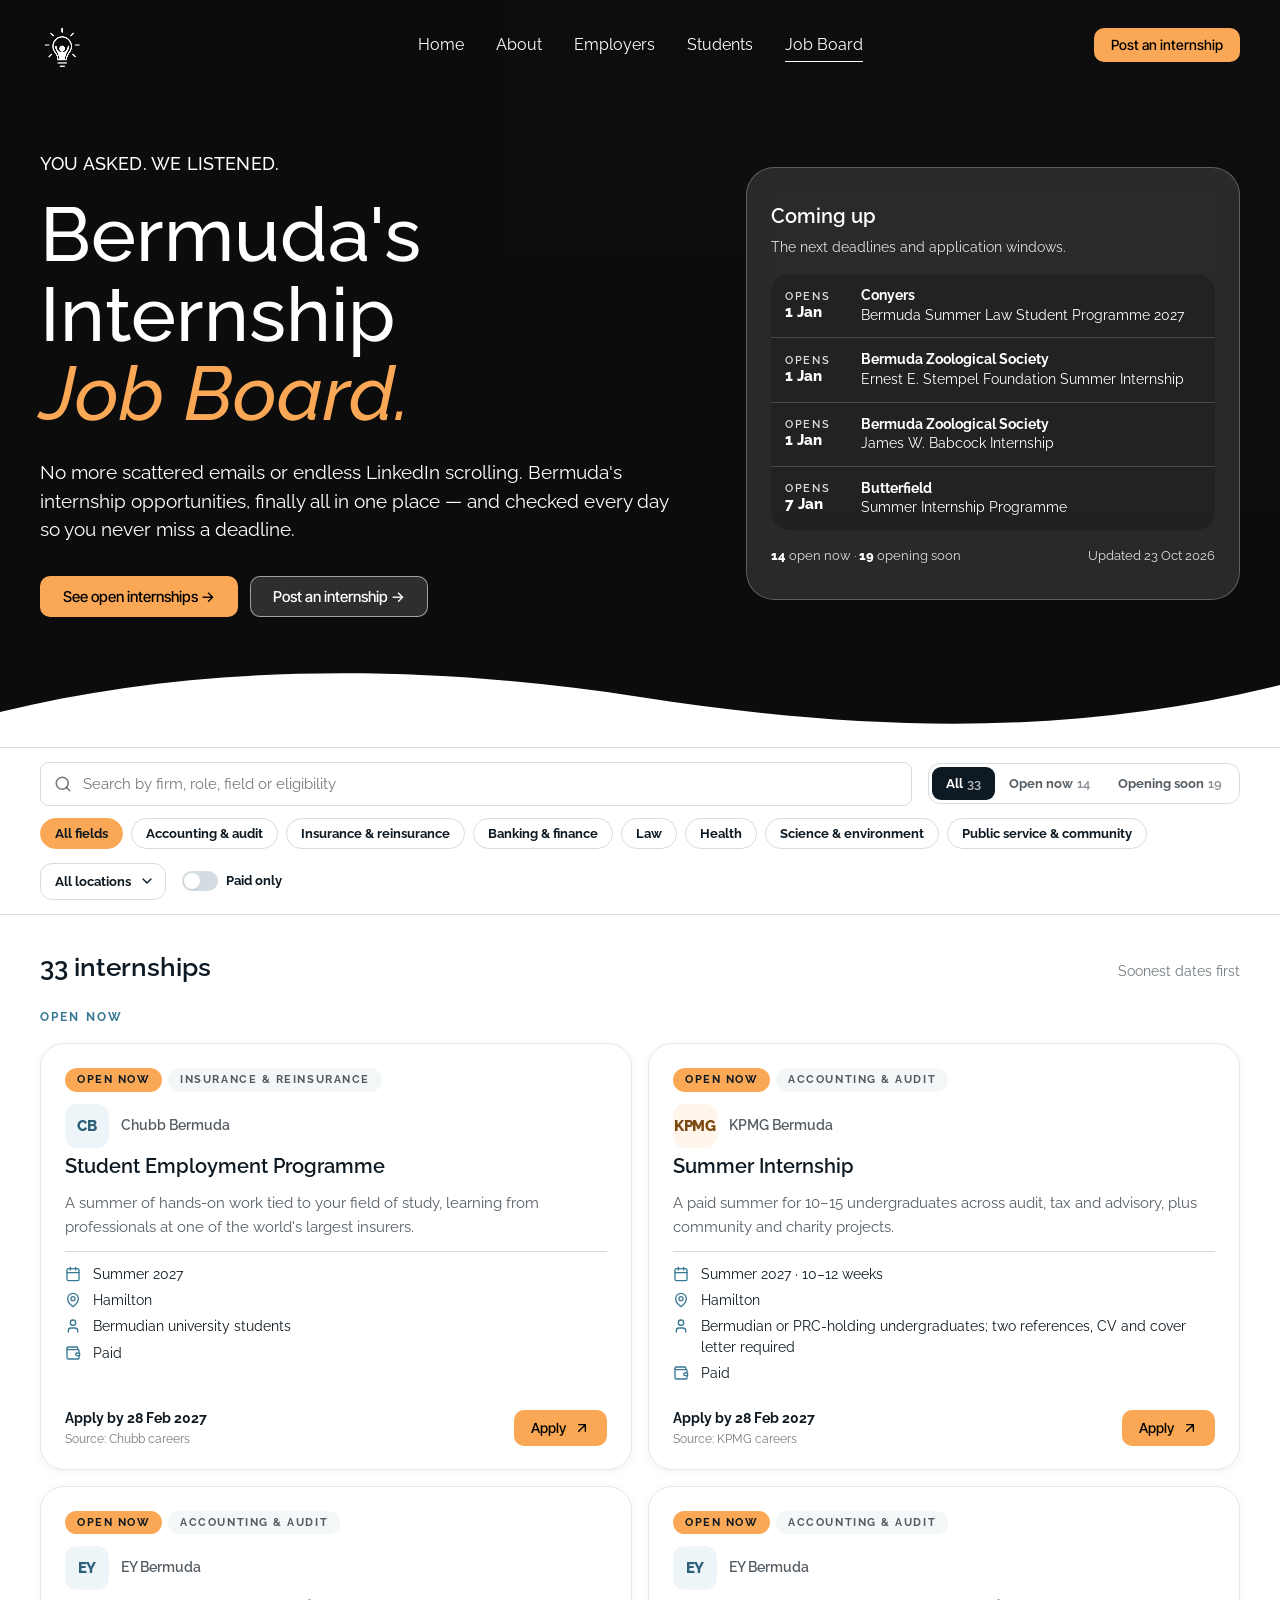
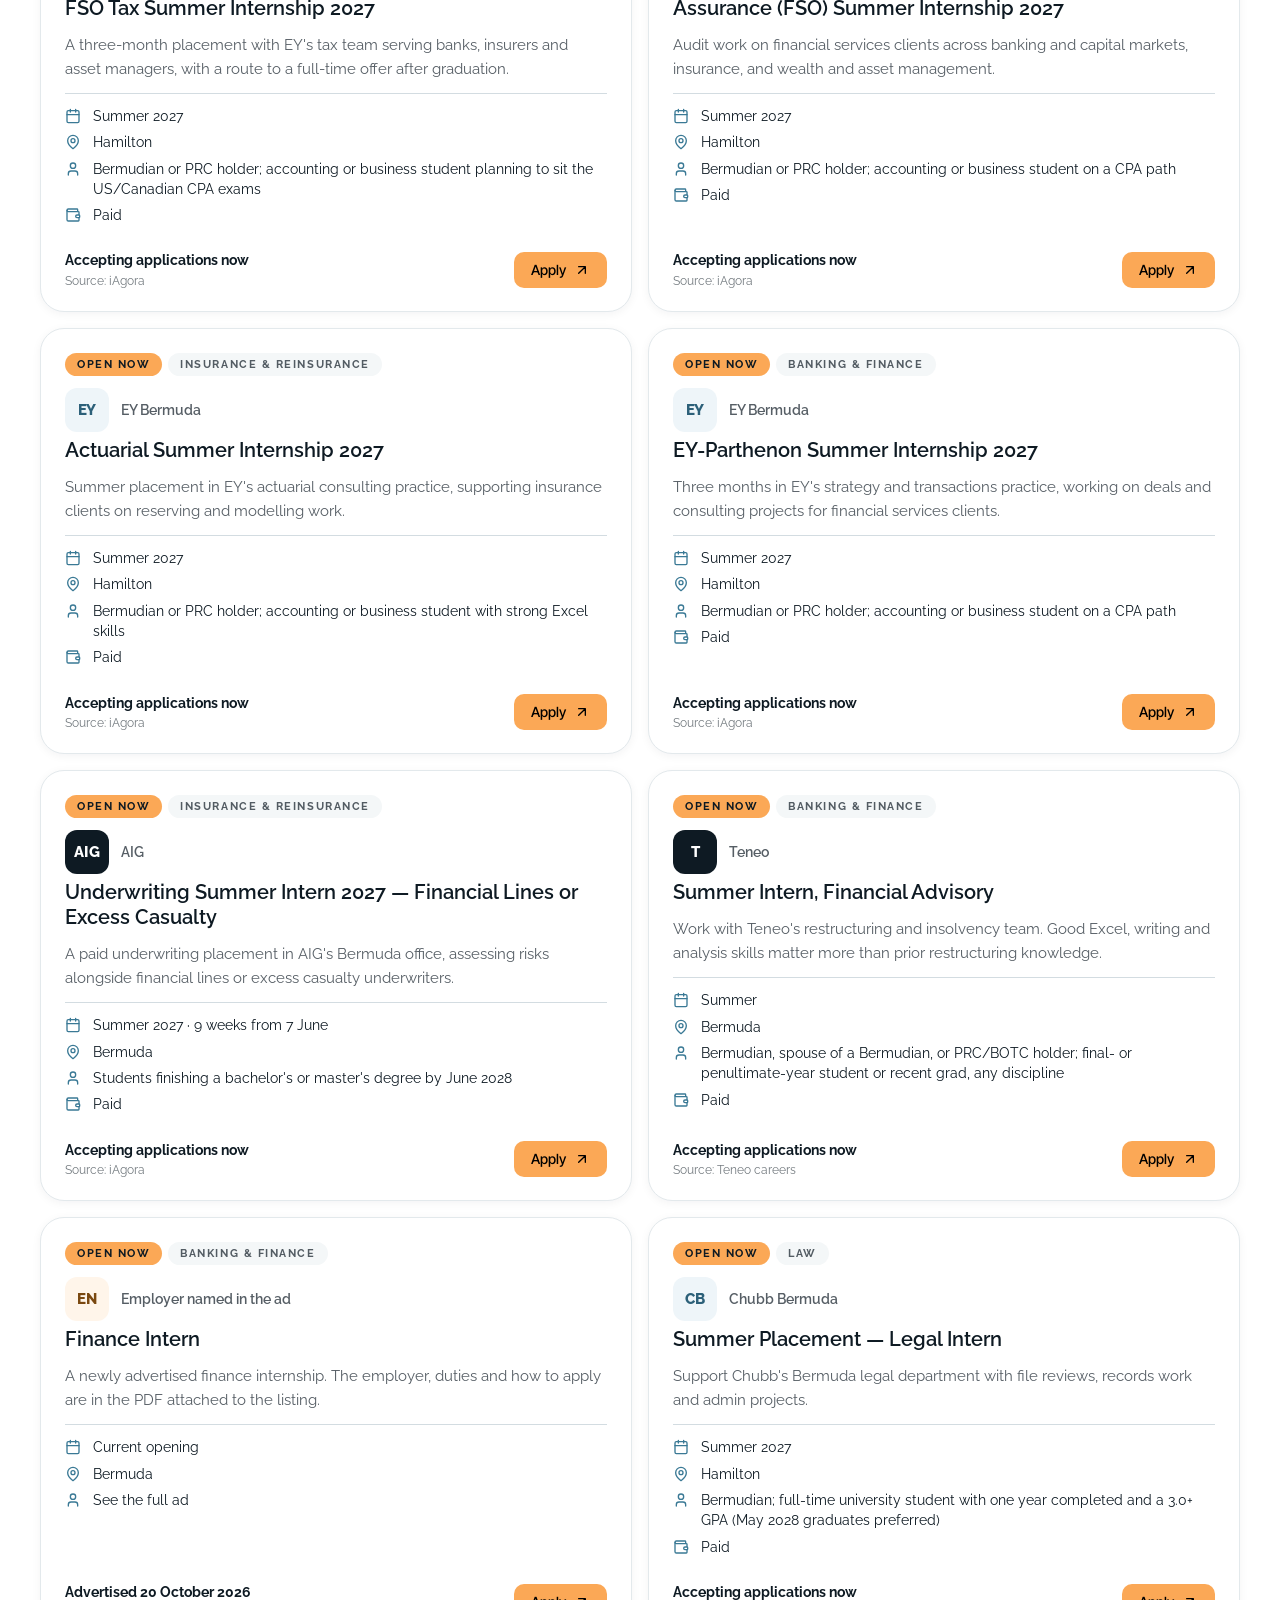
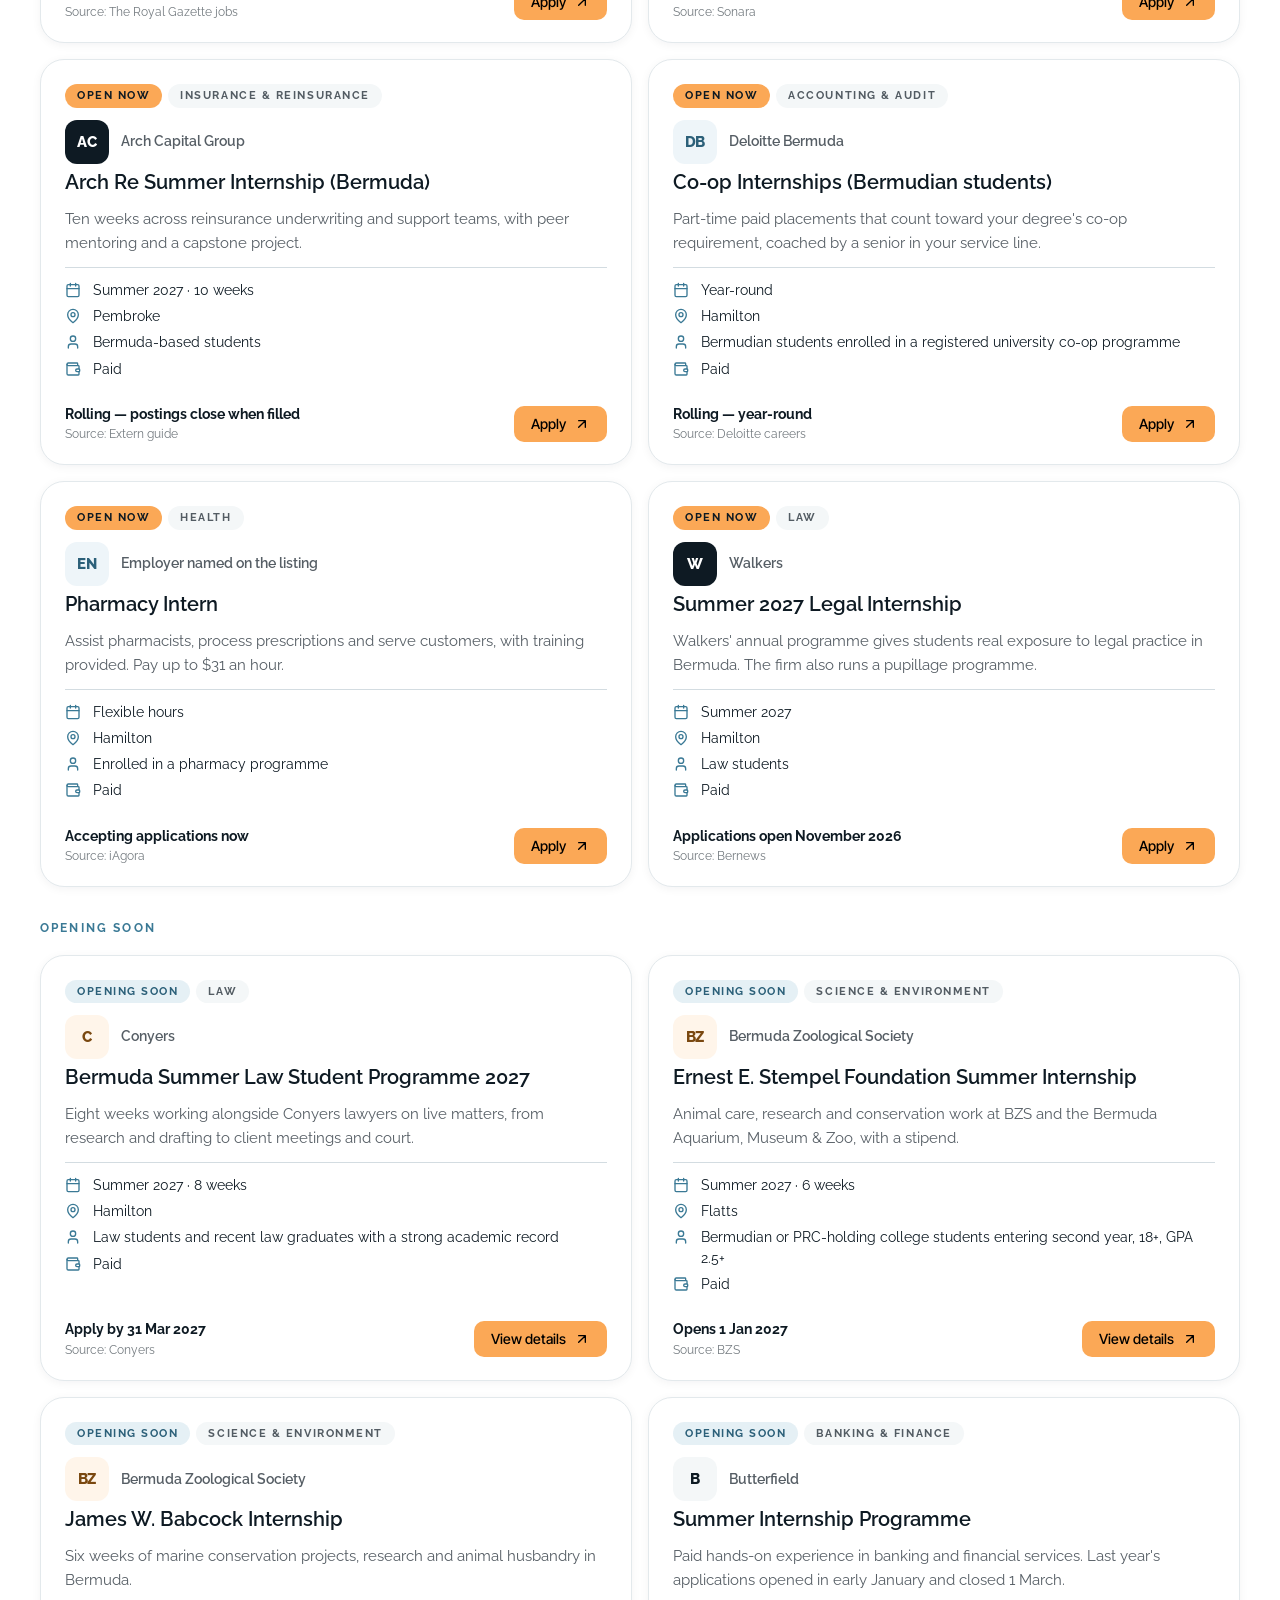
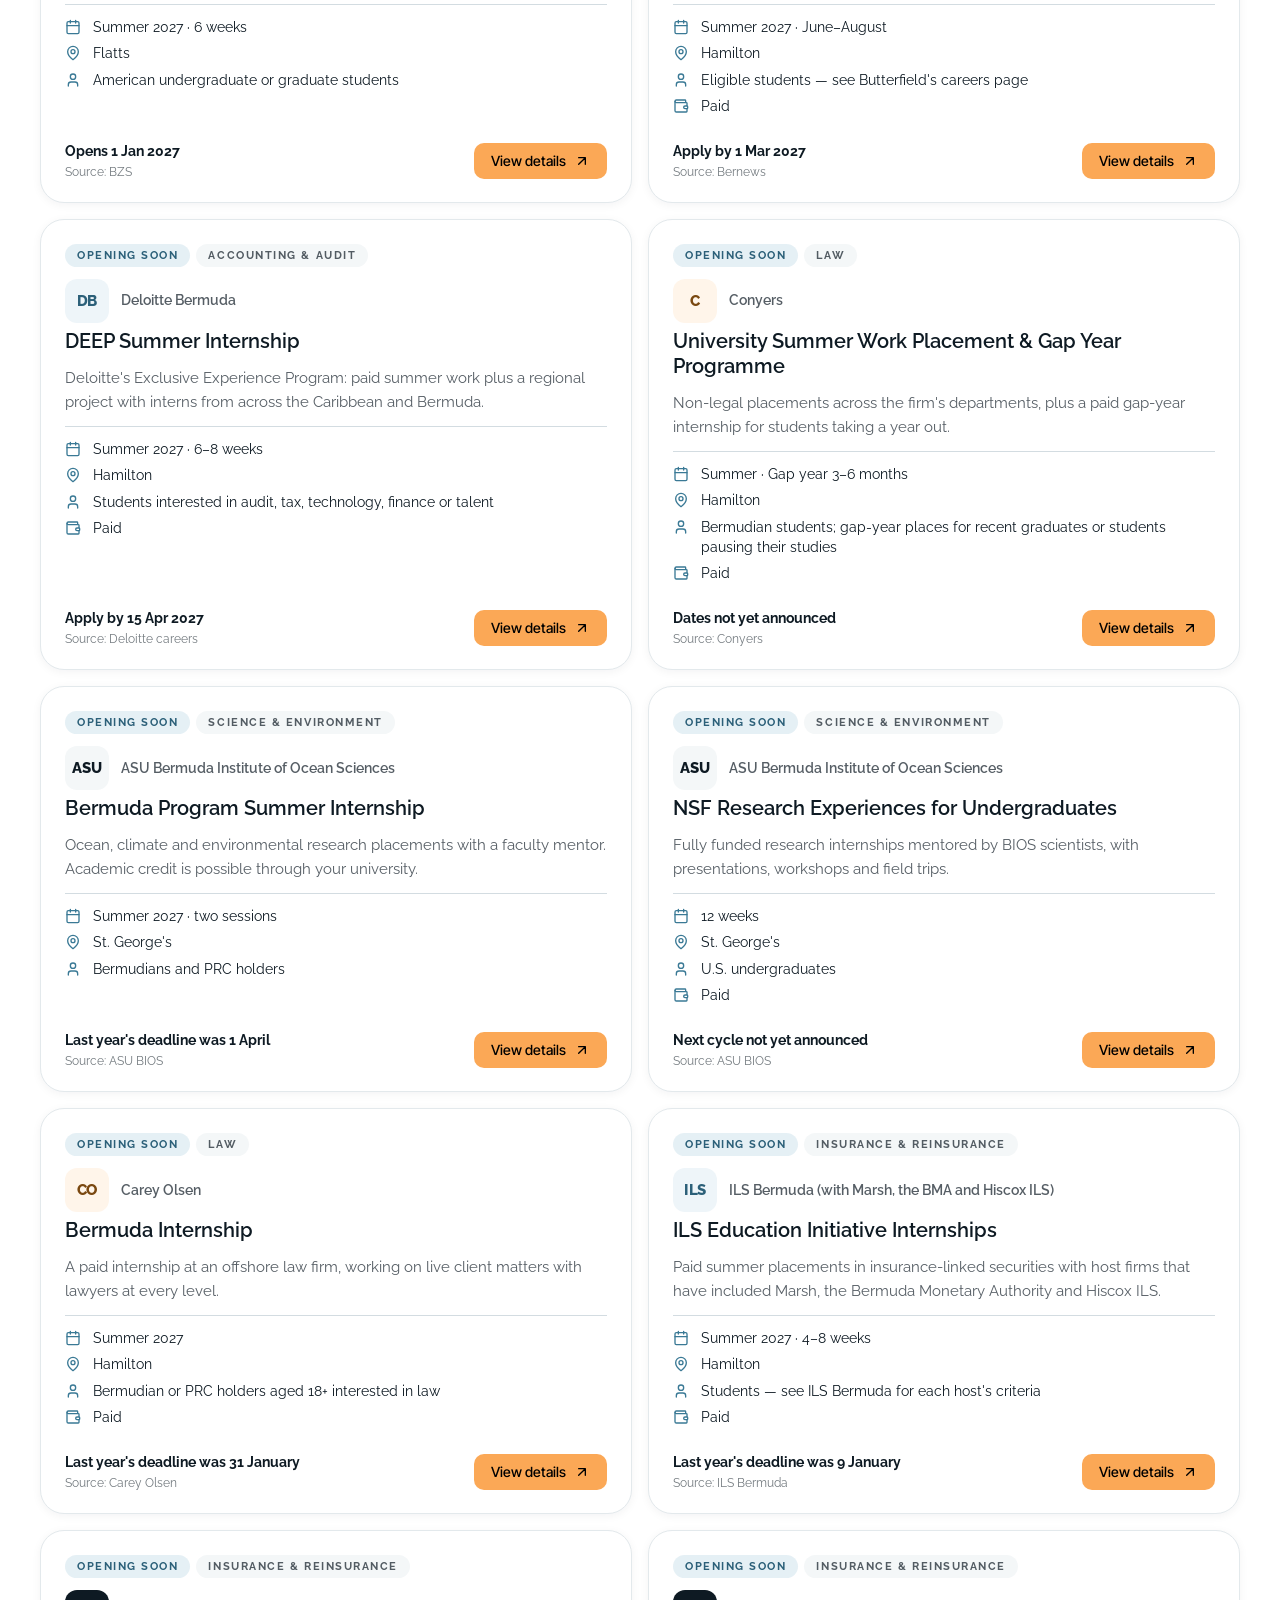
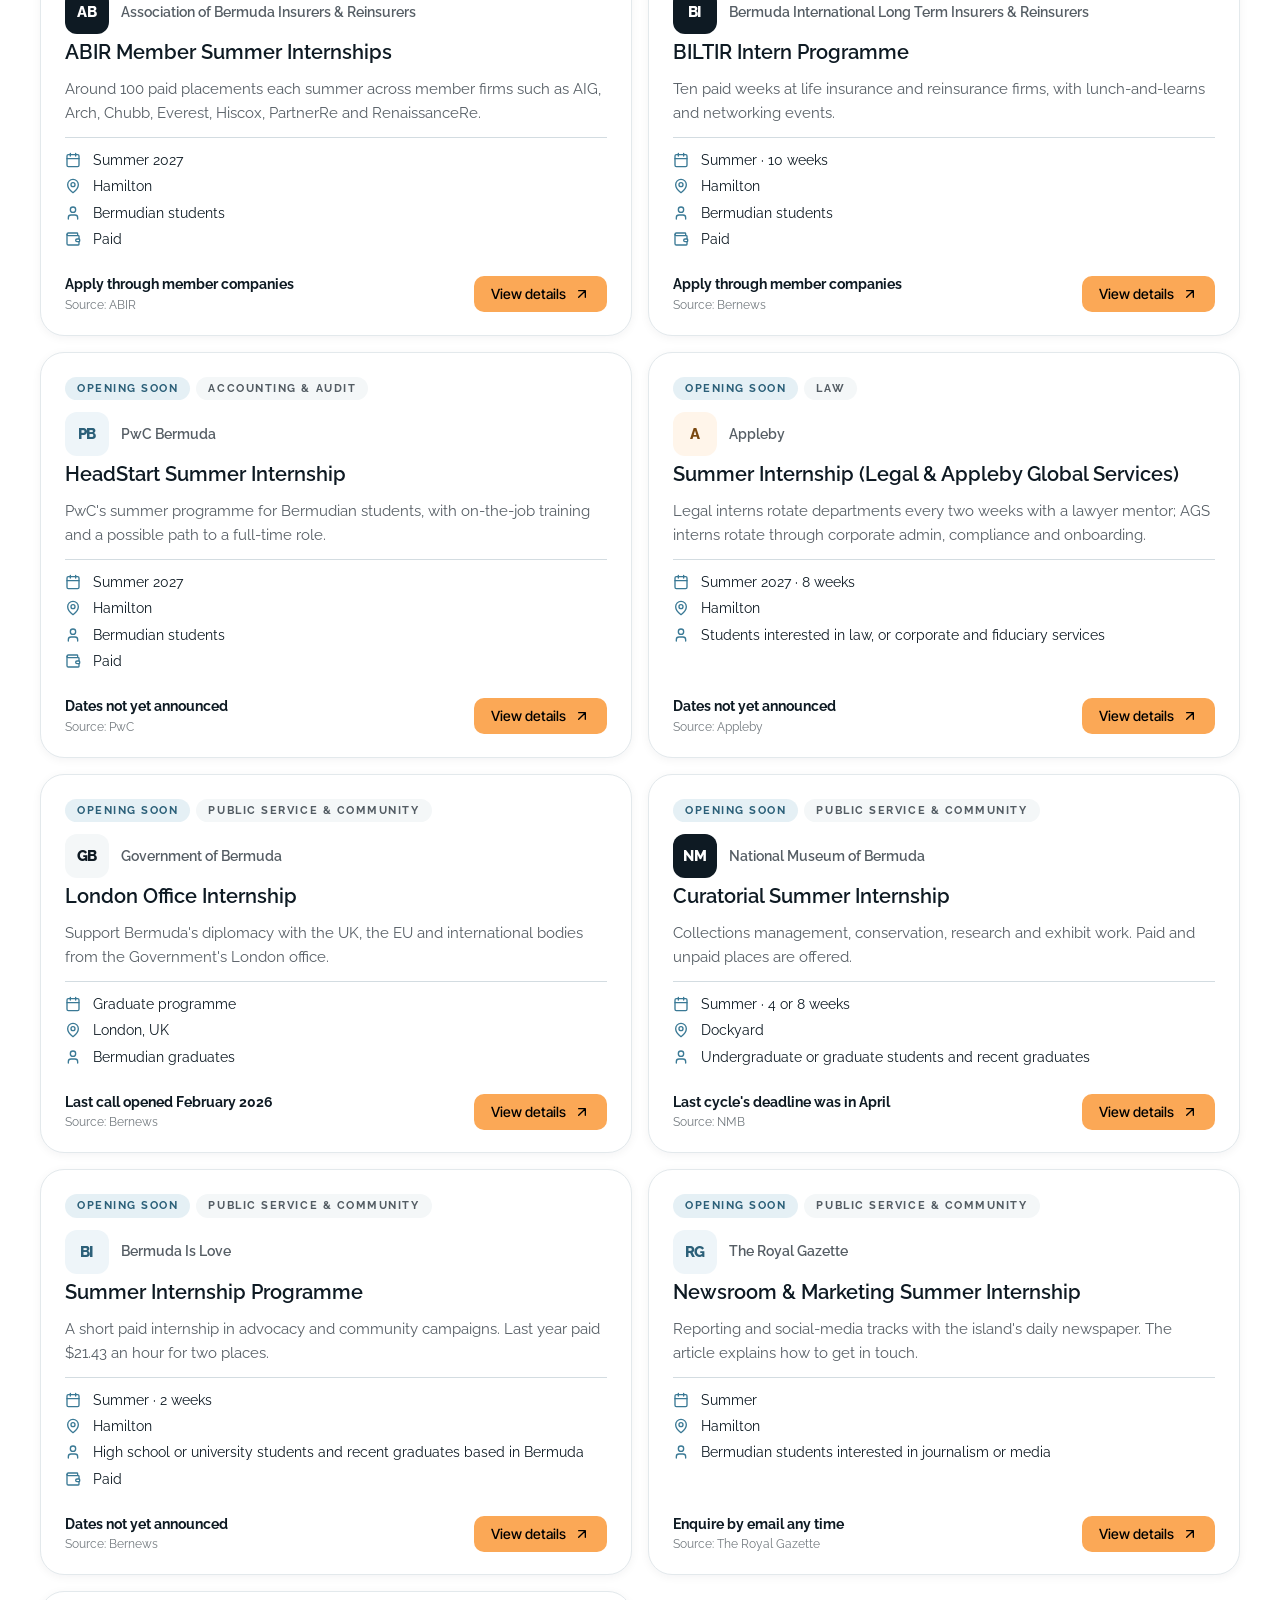
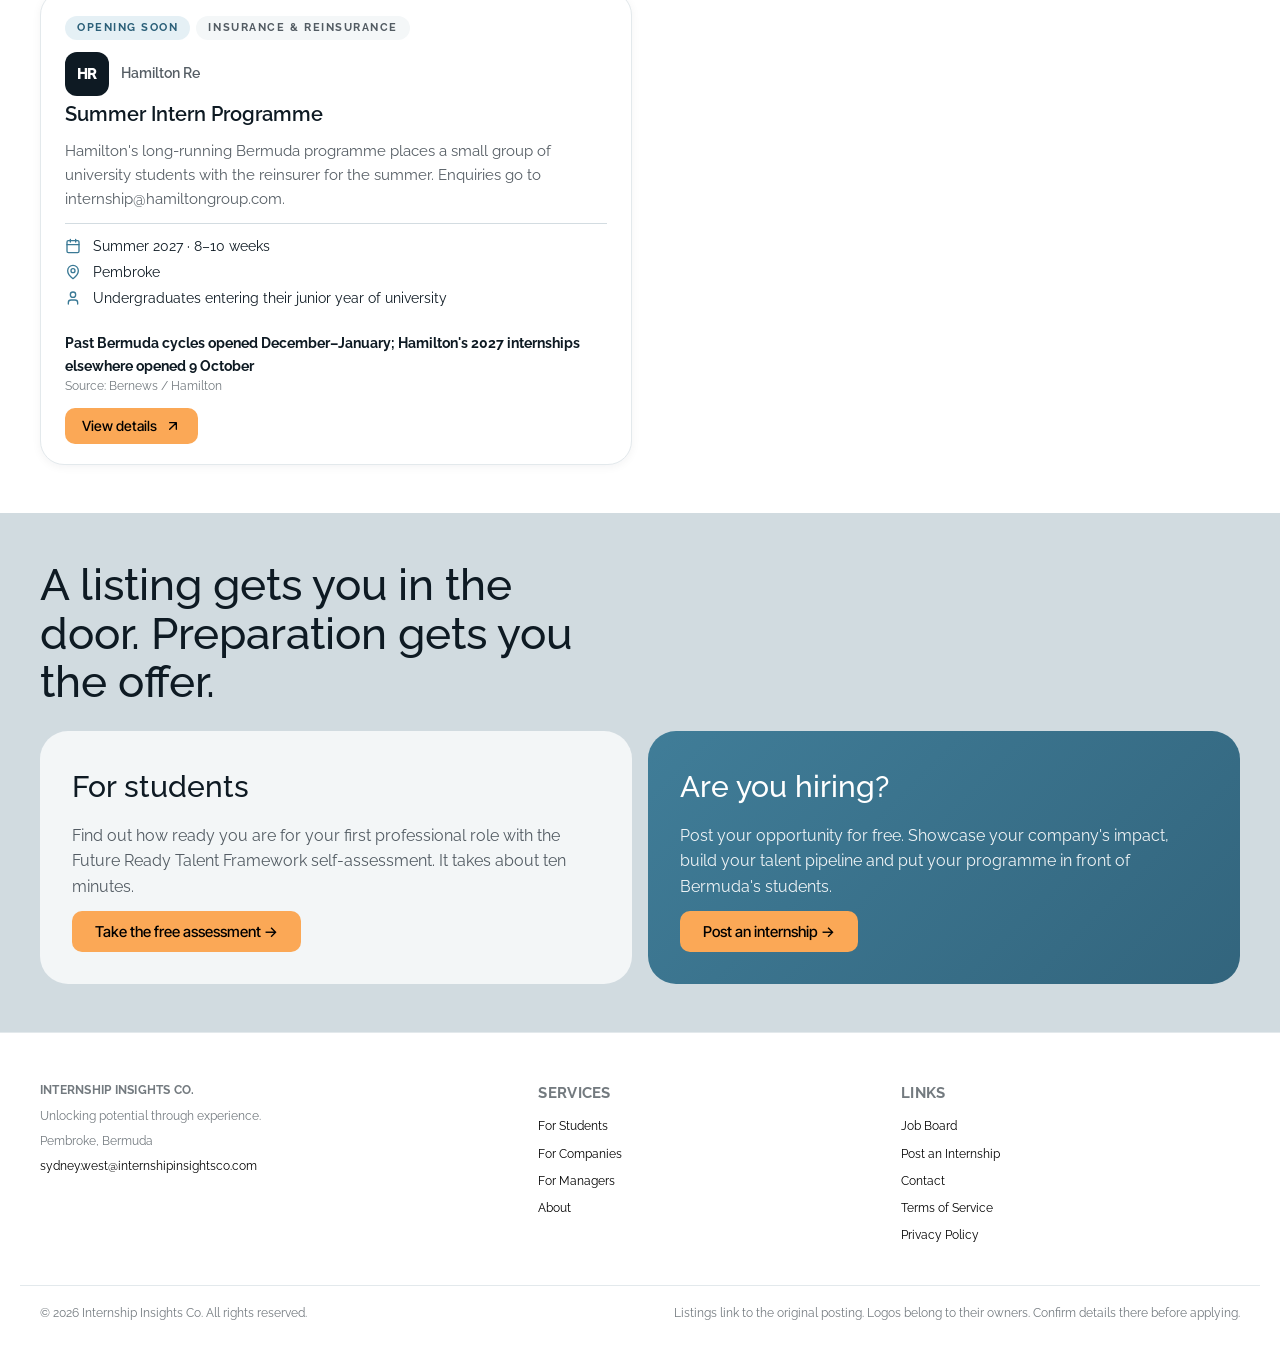
==== commit ca67c7c0: "Change hero kicker to "You asked. We listened." Co-Authored-By: Claude Opus 5.5 <noreply@anthropic.c" ====
--- a/index.html
+++ b/index.html
@@ -34,7 +34,7 @@
     <section class="hero photo-hero">
       <div class="wrap hero-grid">
         <div>
-          <p class="kicker">Bermuda's only internship transformation firm</p>
+          <p class="kicker">You asked. We listened.</p>
           <h1>Bermuda's Internship <em>Job Board.</em></h1>
           <p class="lede">No more scattered emails or endless LinkedIn scrolling. Bermuda's internship opportunities, finally all in one place — and checked every day so you never miss a deadline.</p>
           <div class="hero-actions">
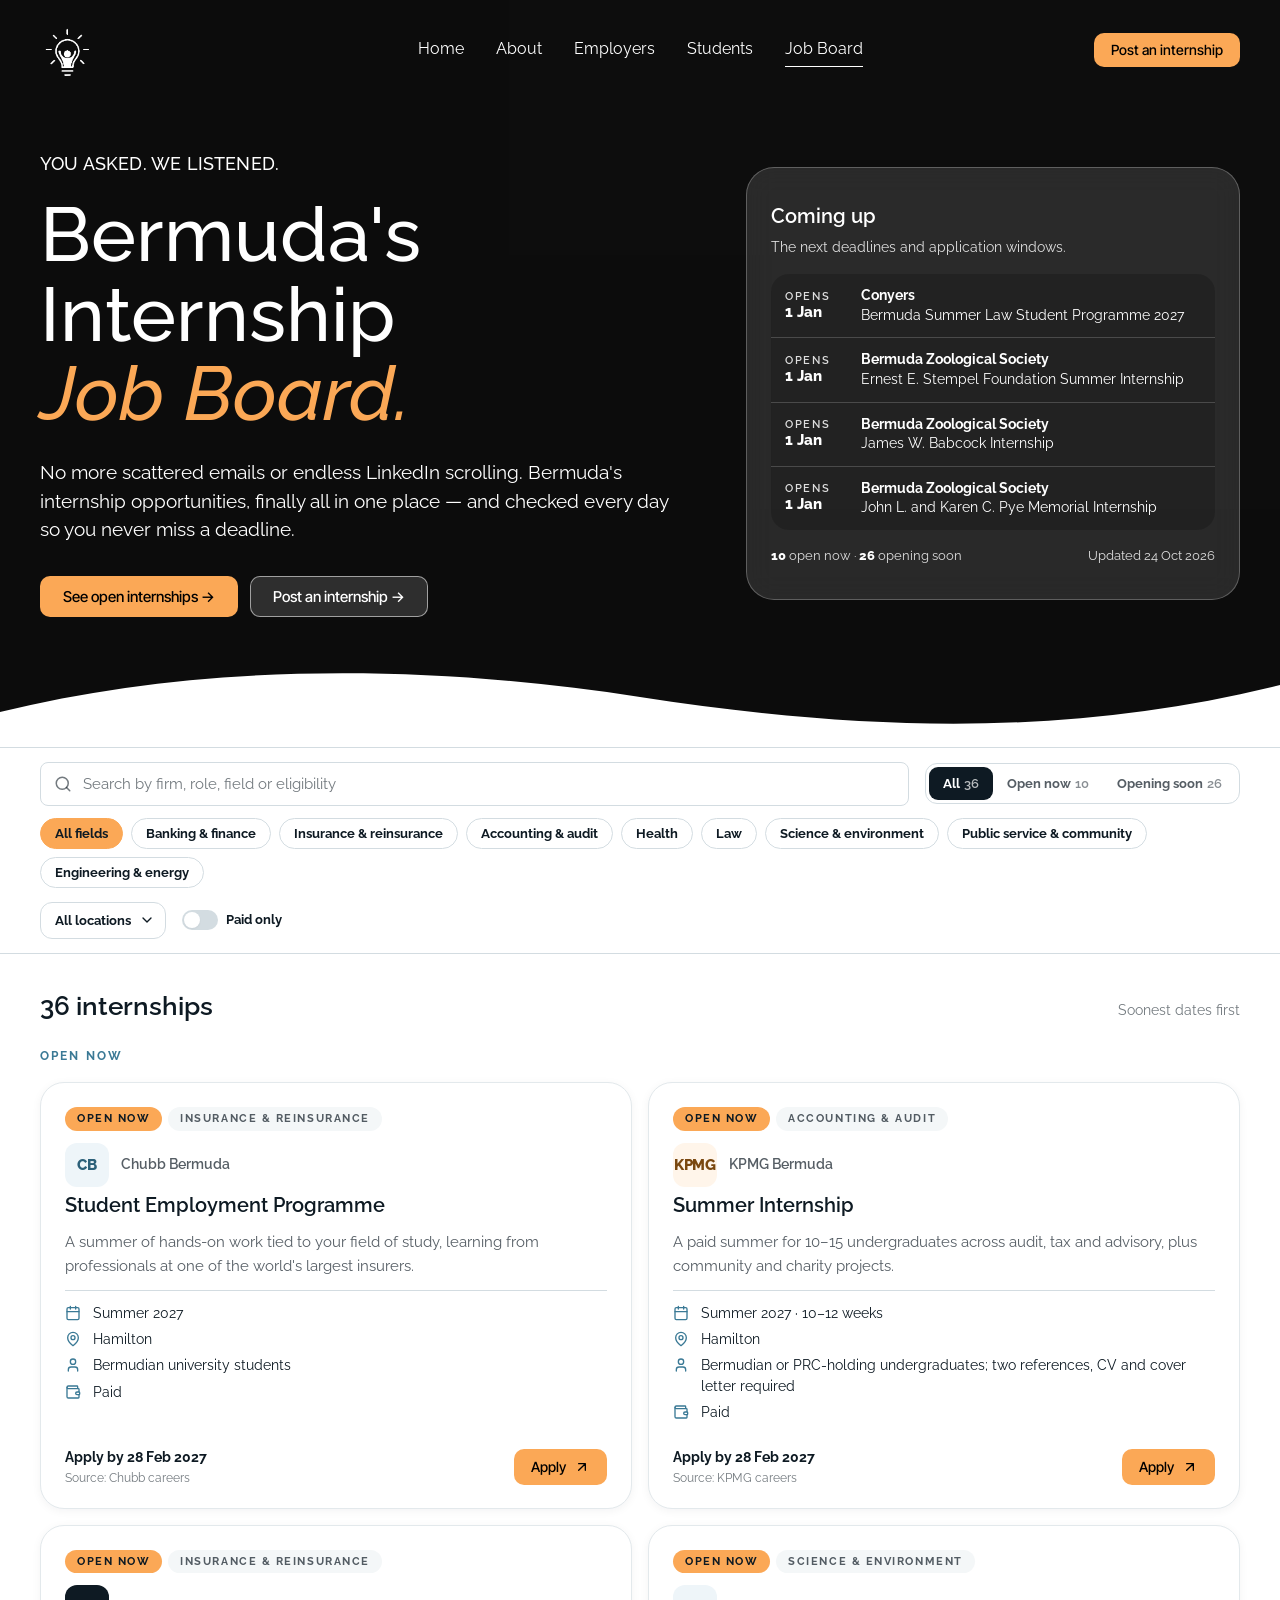
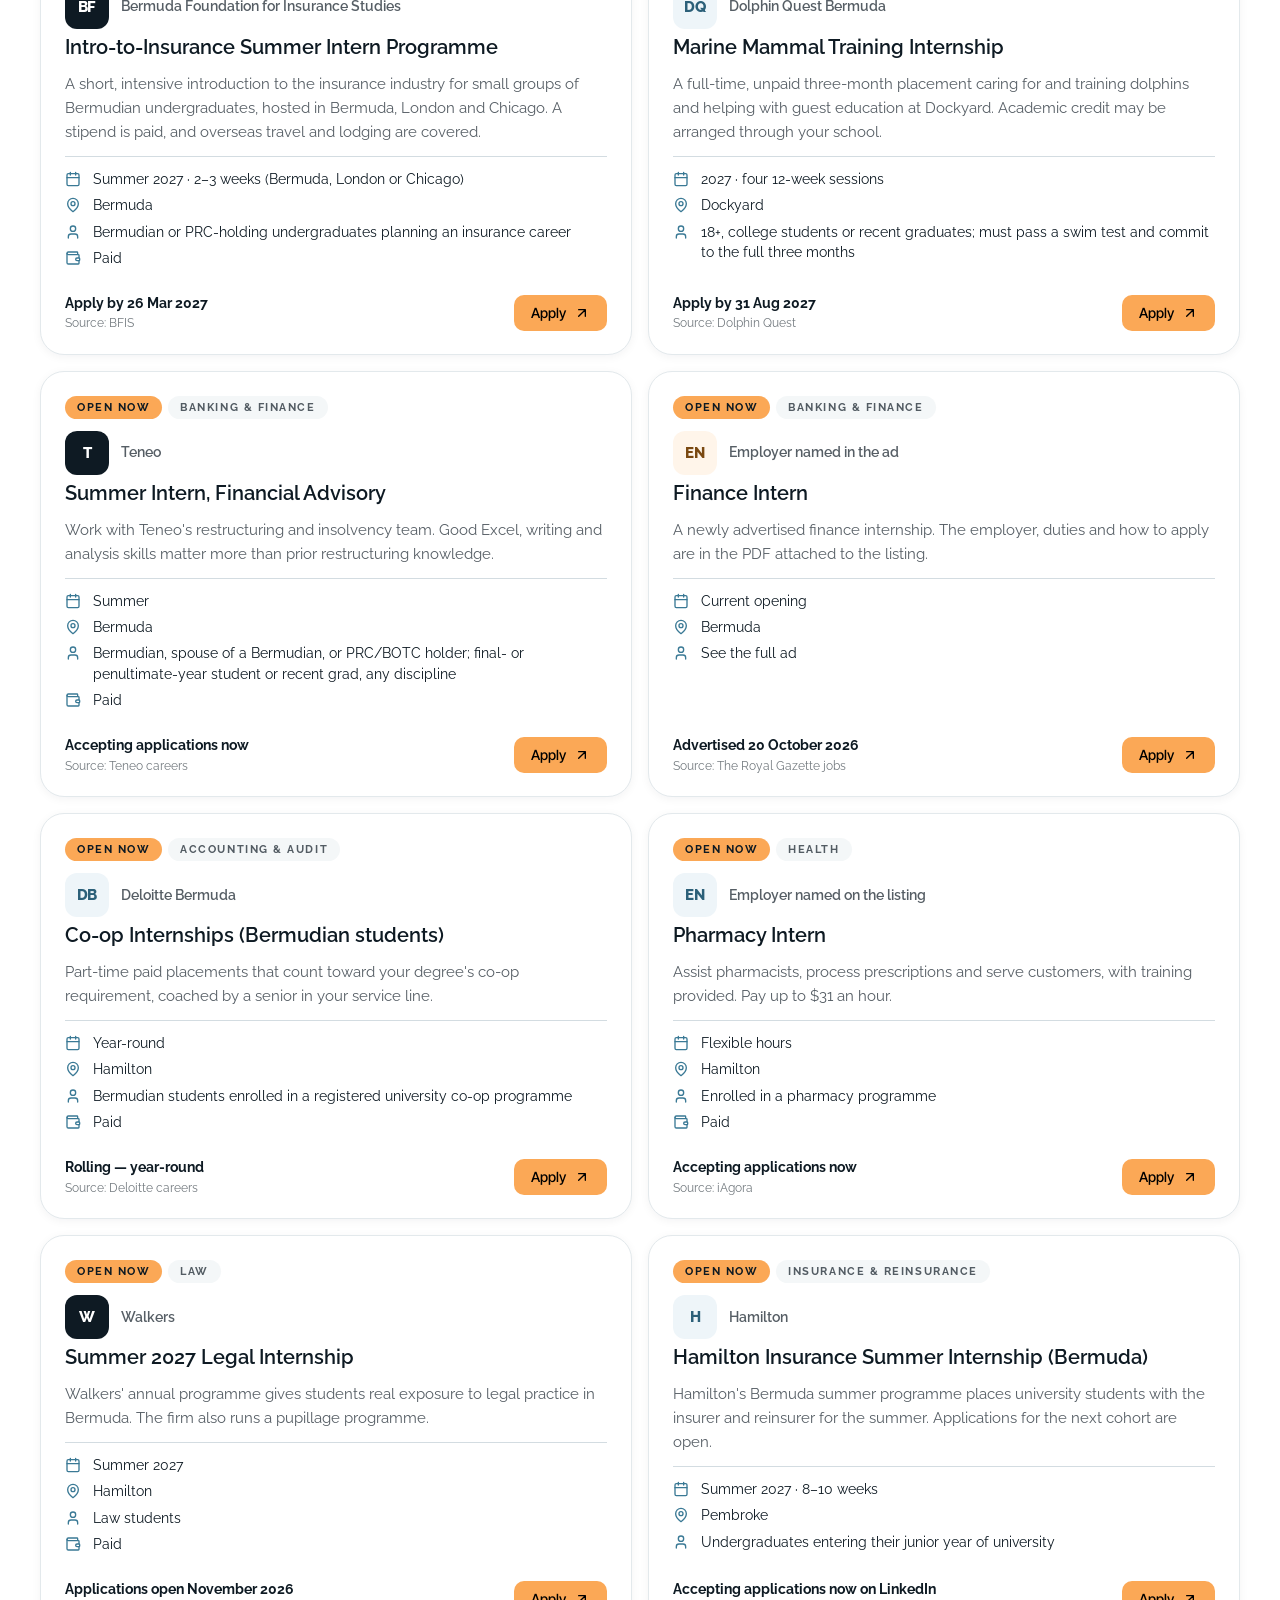
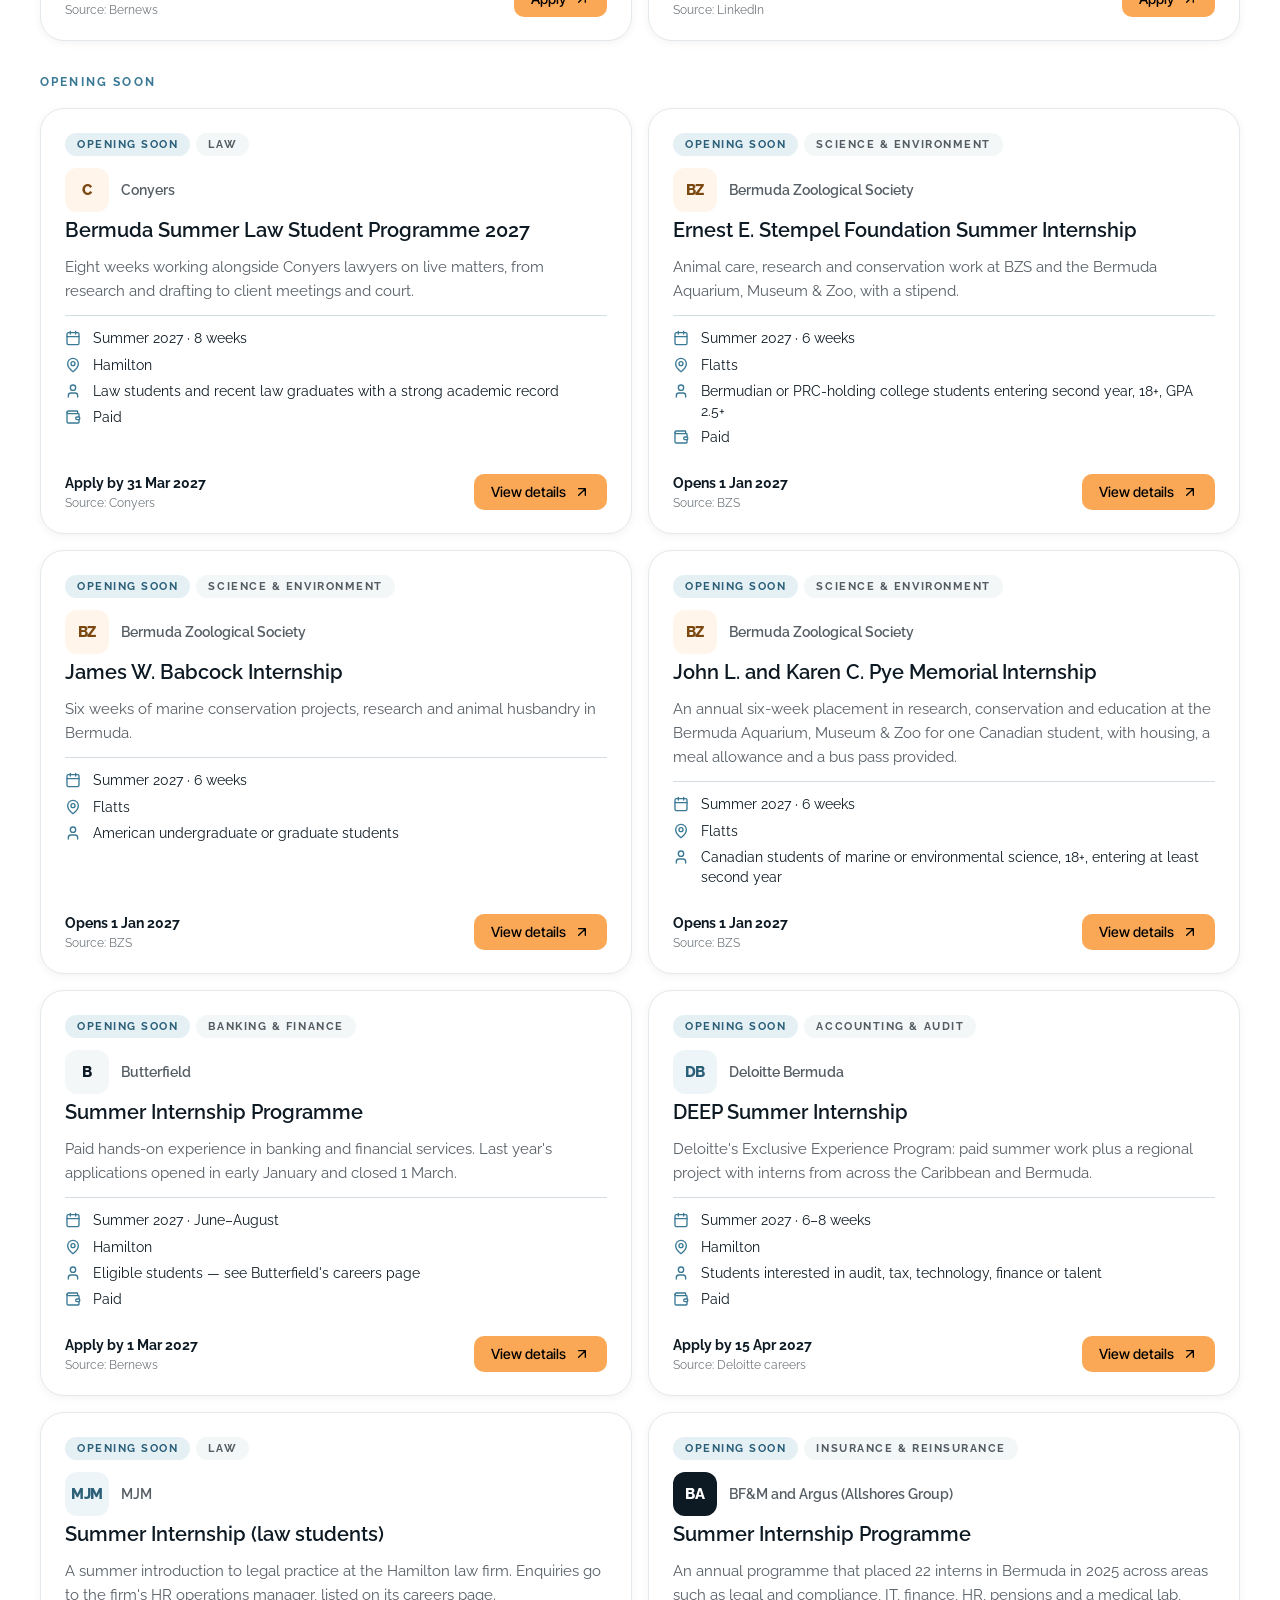
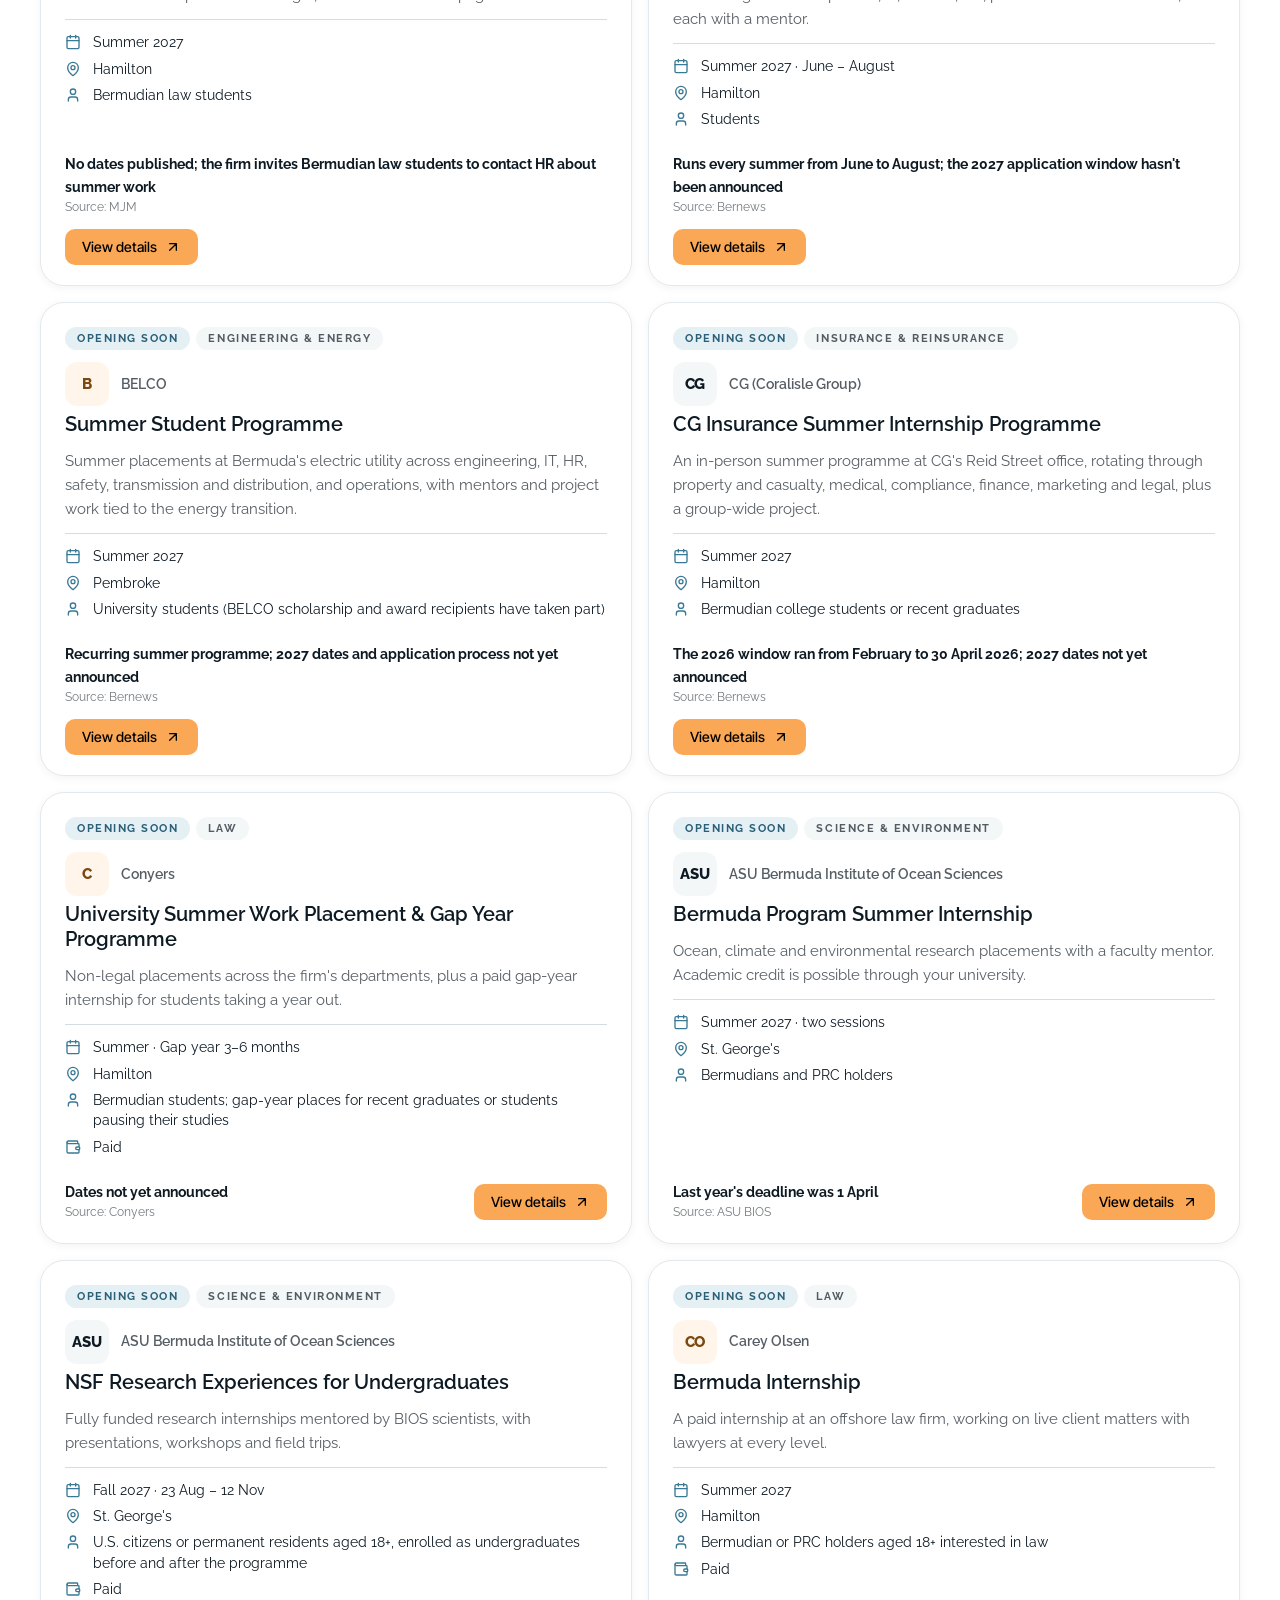
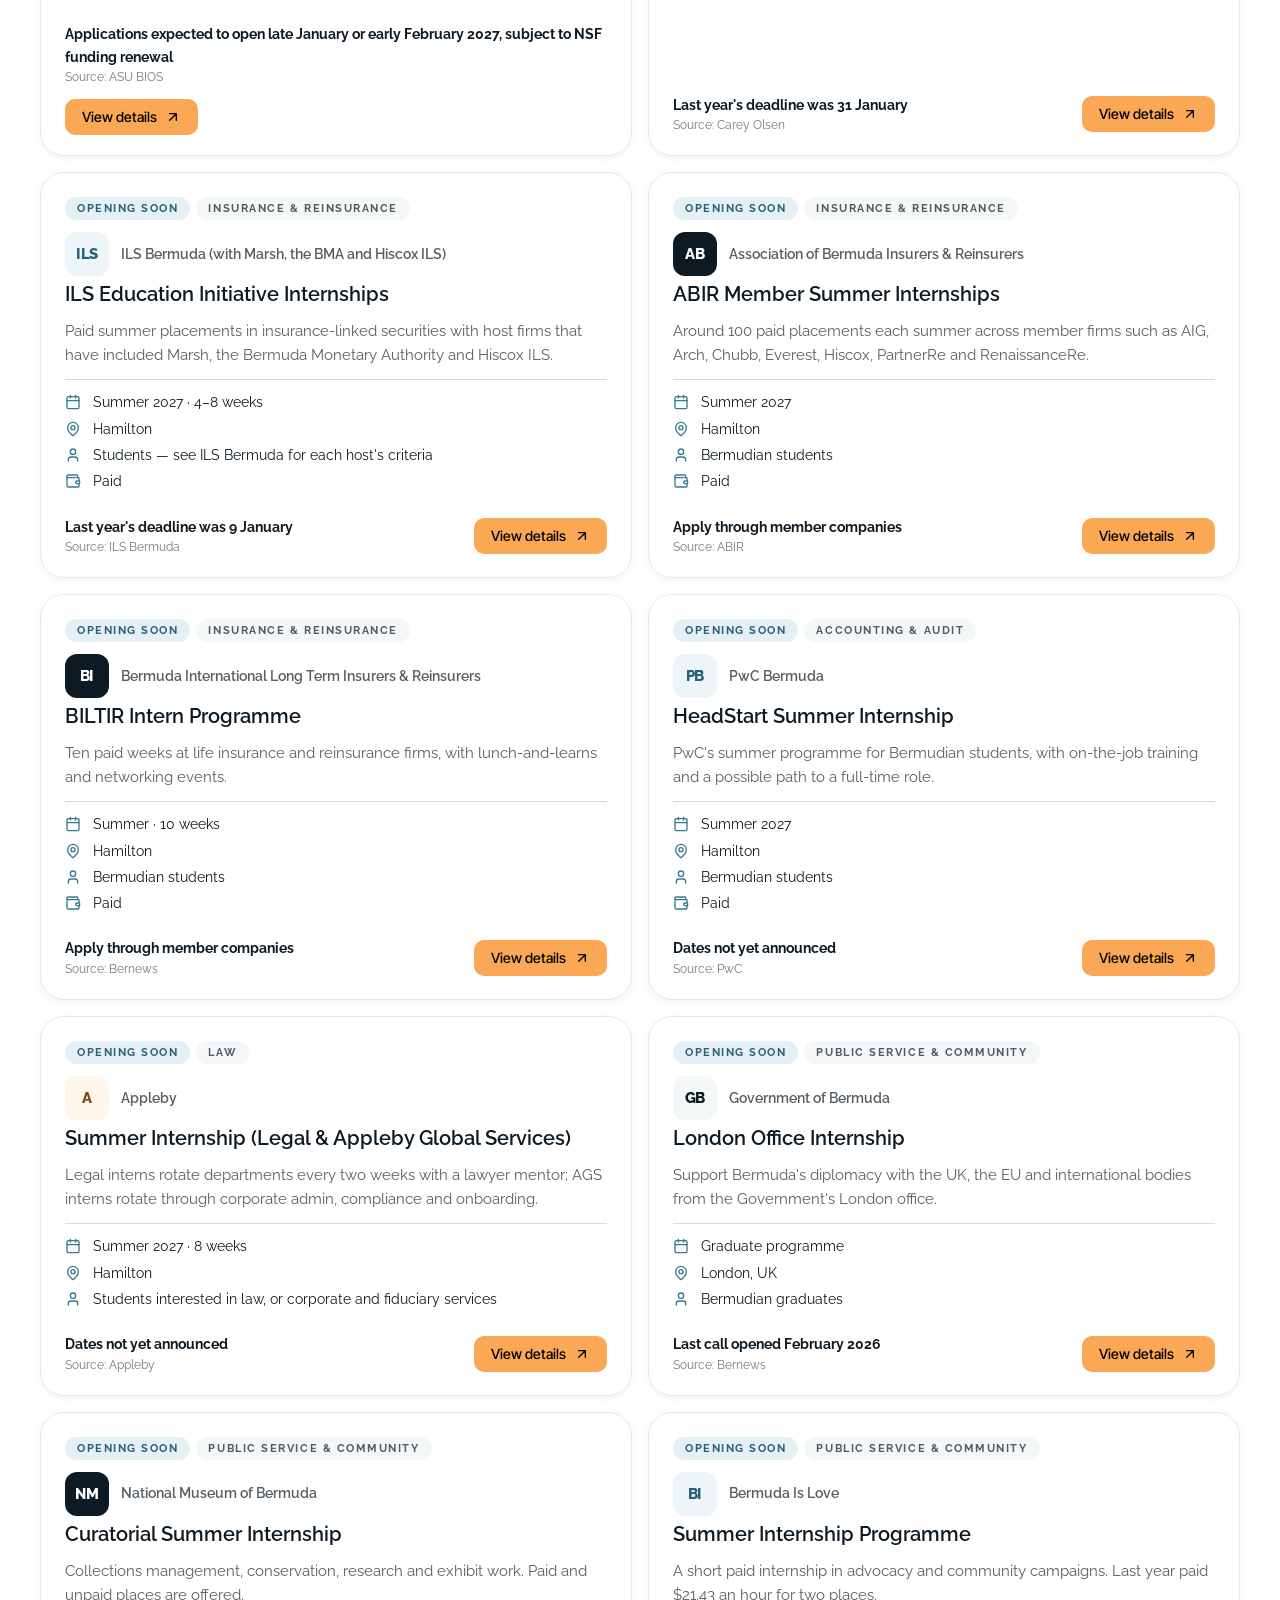
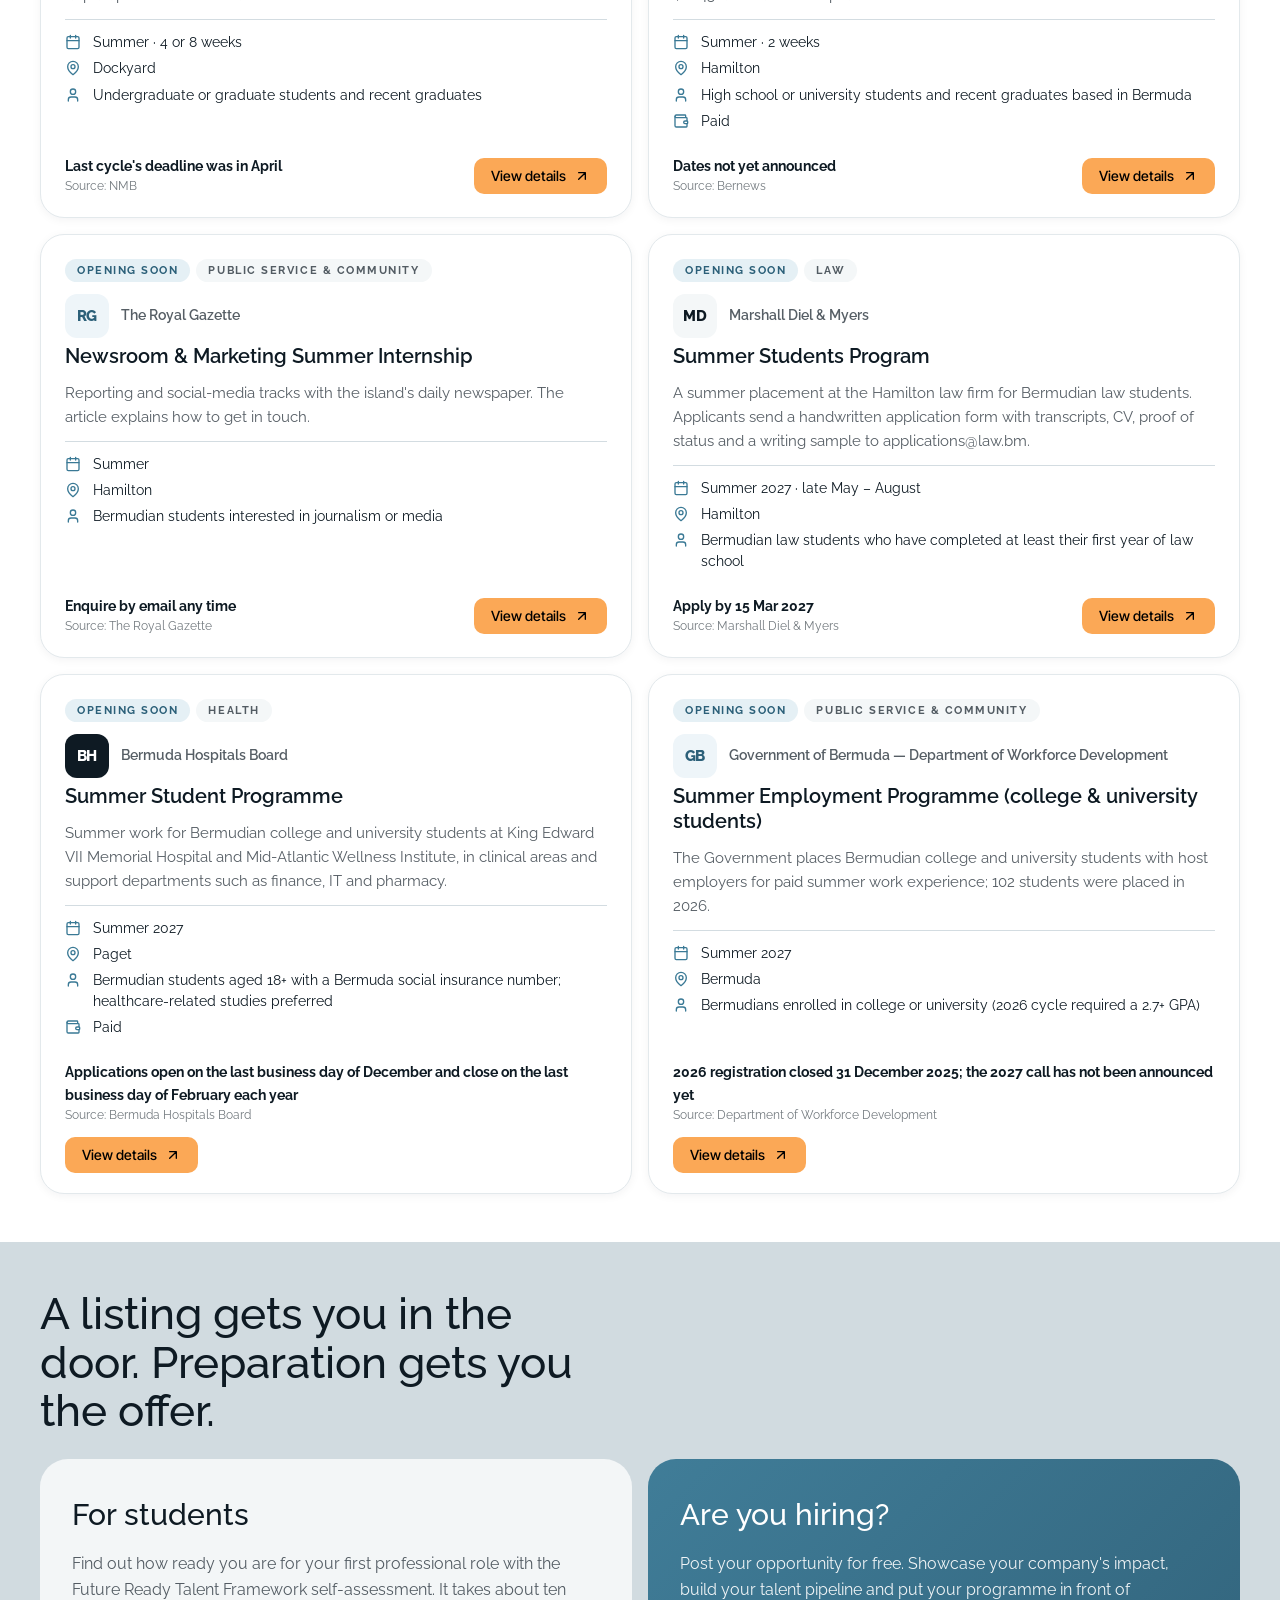
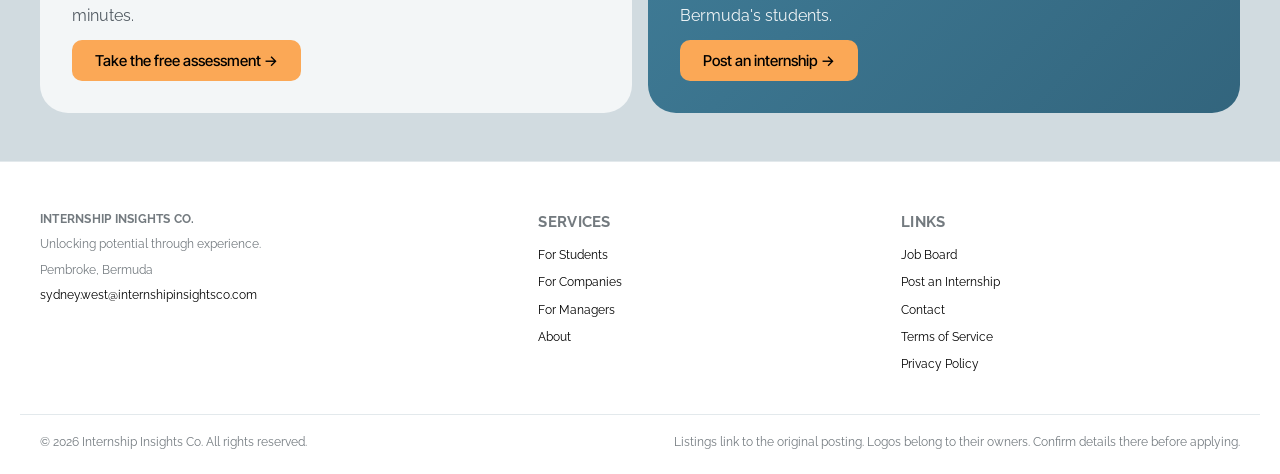
==== commit e6557e0a: "Match header logo size to the Squarespace site (57x55) Co-Authored-By: Claude Opus 5.5 <noreply@anth" ====
--- a/index.html
+++ b/index.html
@@ -17,7 +17,7 @@
   <header class="site-header">
     <div class="wrap">
       <a class="brand" href="https://www.internshipinsightsco.com/">
-        <img src="assets/logo-mark-white.png" alt="Internship Insights Co." width="46" height="46">
+        <img src="assets/logo-mark-white.png" alt="Internship Insights Co." width="57" height="55">
       </a>
       <nav class="site-nav" aria-label="Main">
         <a href="https://www.internshipinsightsco.com/">Home</a>
--- a/styles.css
+++ b/styles.css
@@ -366,7 +366,7 @@
 /* Header: transparent over the photo, centred nav */
 .site-header { position: absolute; top: 0; left: 0; right: 0; z-index: 10; background: transparent; border: 0; }
 .site-header .wrap { max-width: 1240px; display: grid; grid-template-columns: 1fr auto 1fr; align-items: center; padding-top: 22px; padding-bottom: 22px; }
-.brand img { width: 46px; height: 46px; }
+.brand img { width: auto; height: 55px; }
 .site-nav { display: flex; gap: 32px; justify-content: center; }
 .site-nav a { font-family: var(--font-display); font-size: 16px; color: var(--white); text-decoration: none; padding: 4px 0; border-bottom: 1.5px solid transparent; }
 .site-nav a:hover, .site-nav a[aria-current="page"] { border-bottom-color: var(--white); }
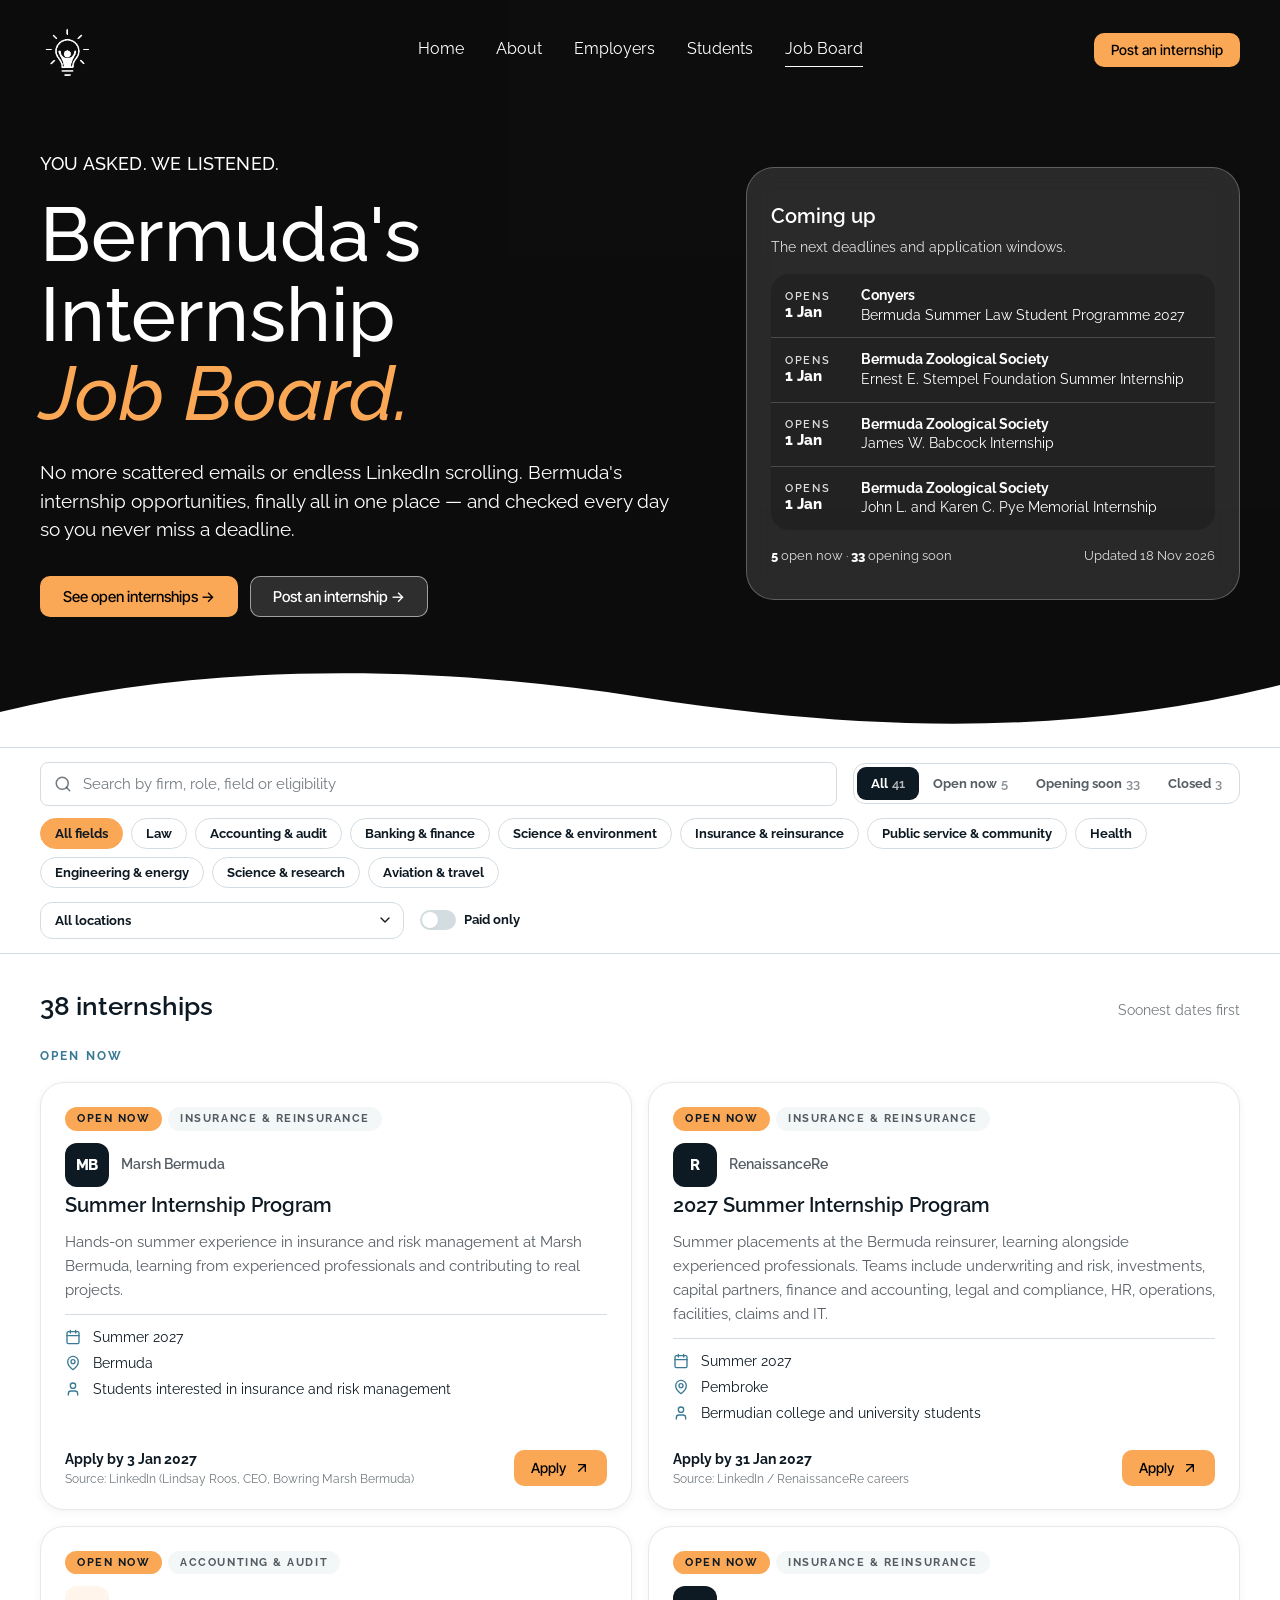
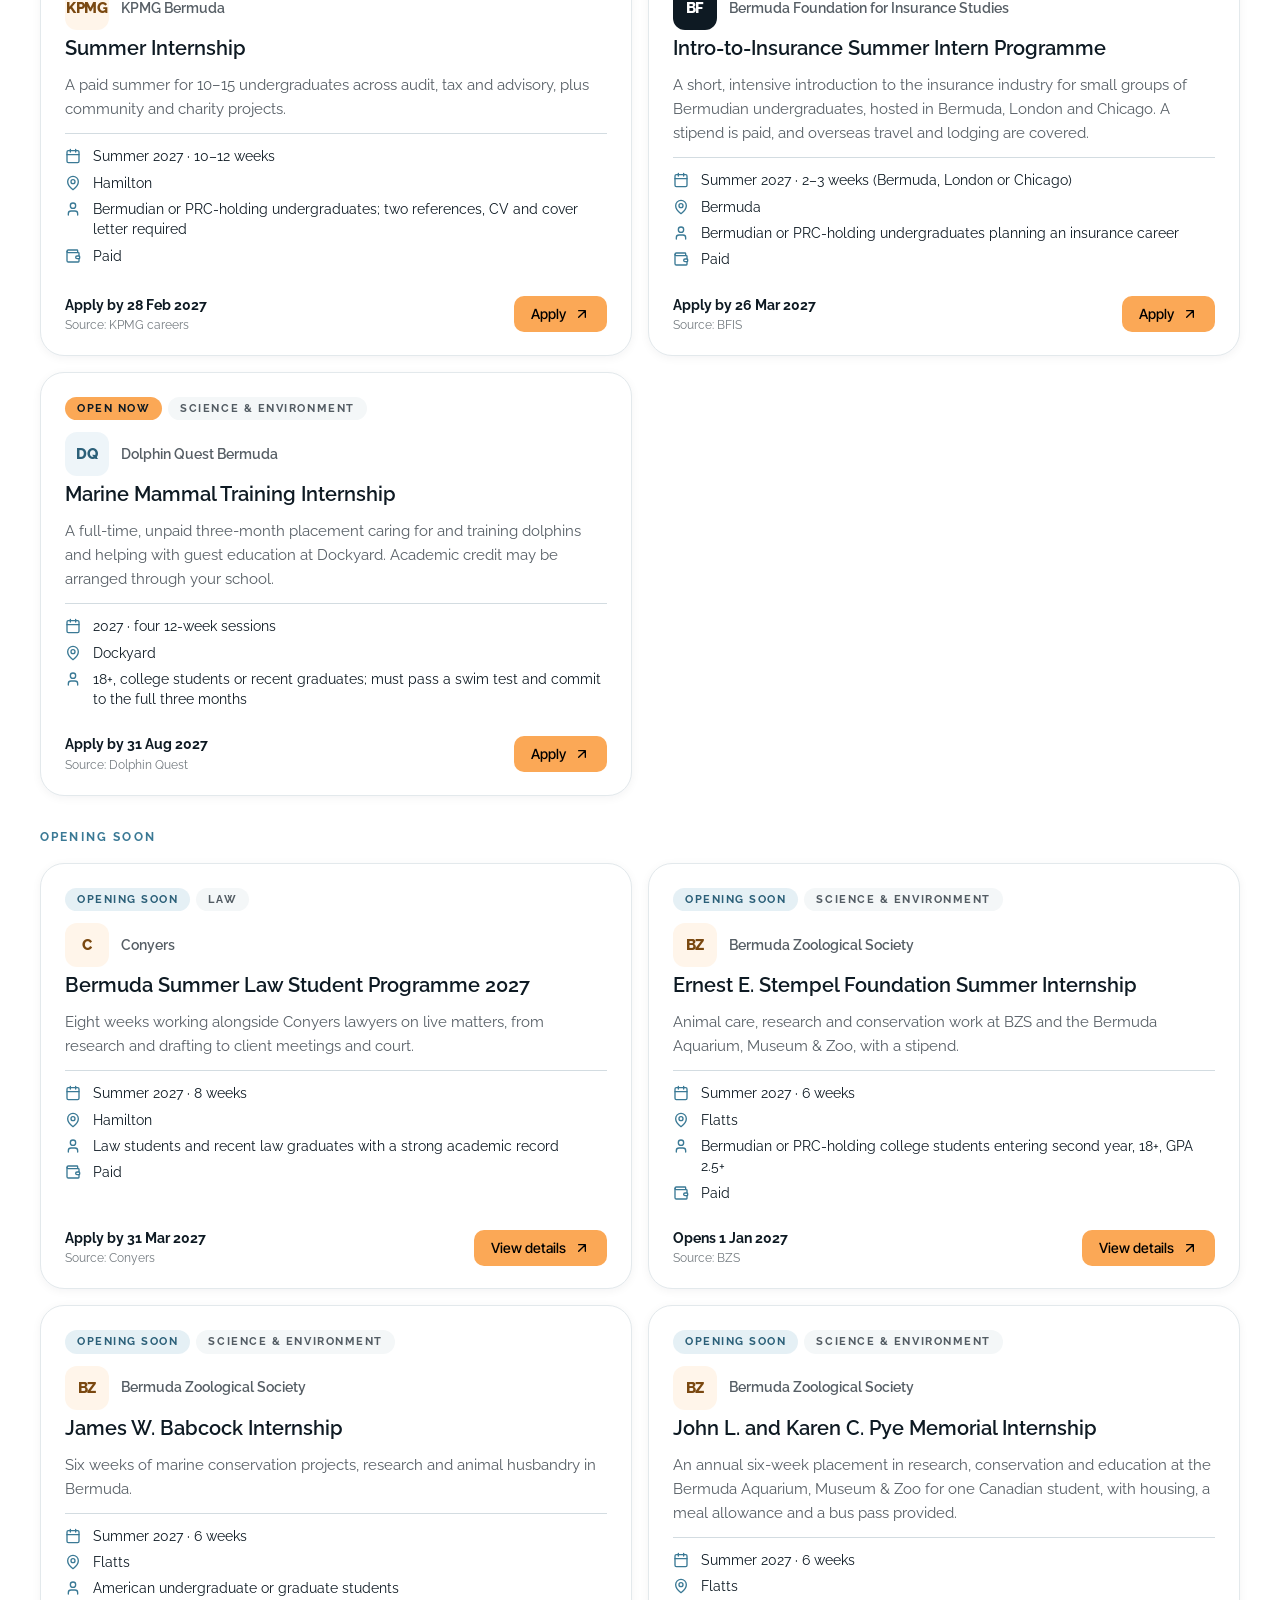
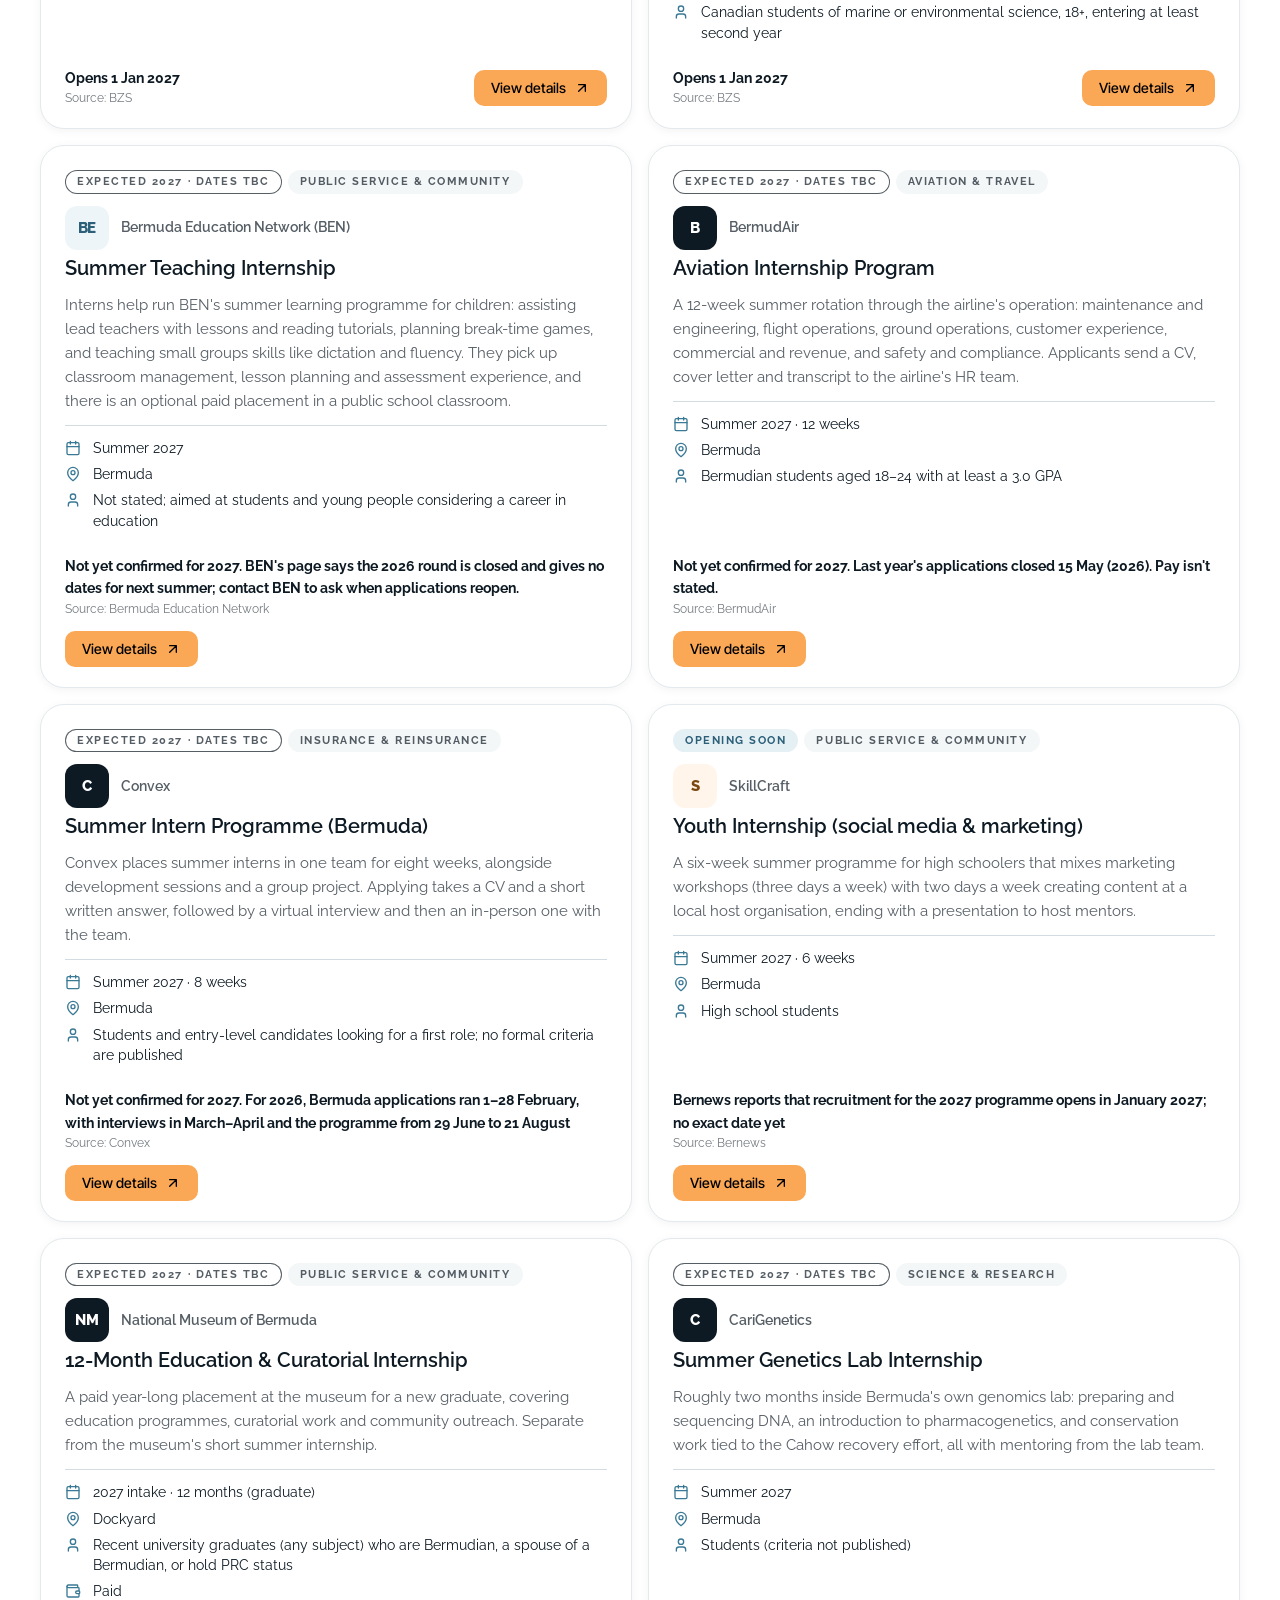
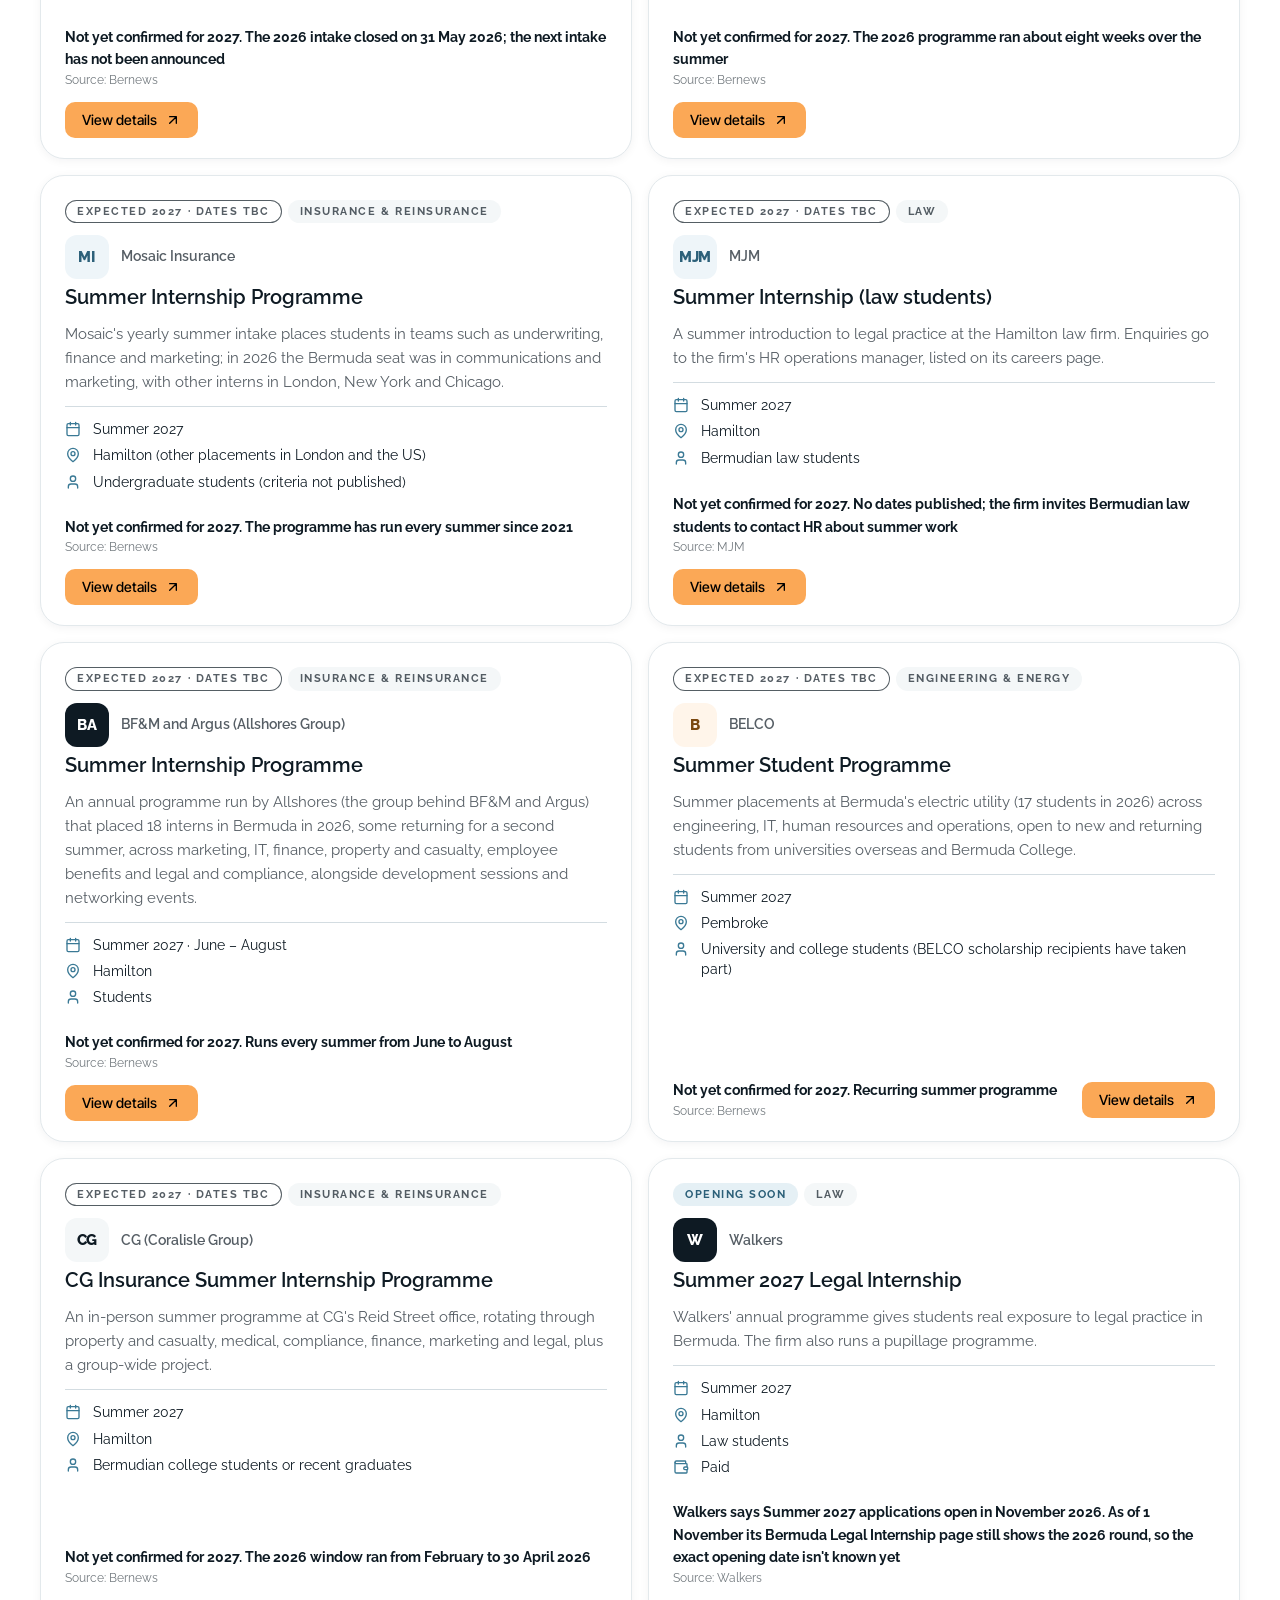
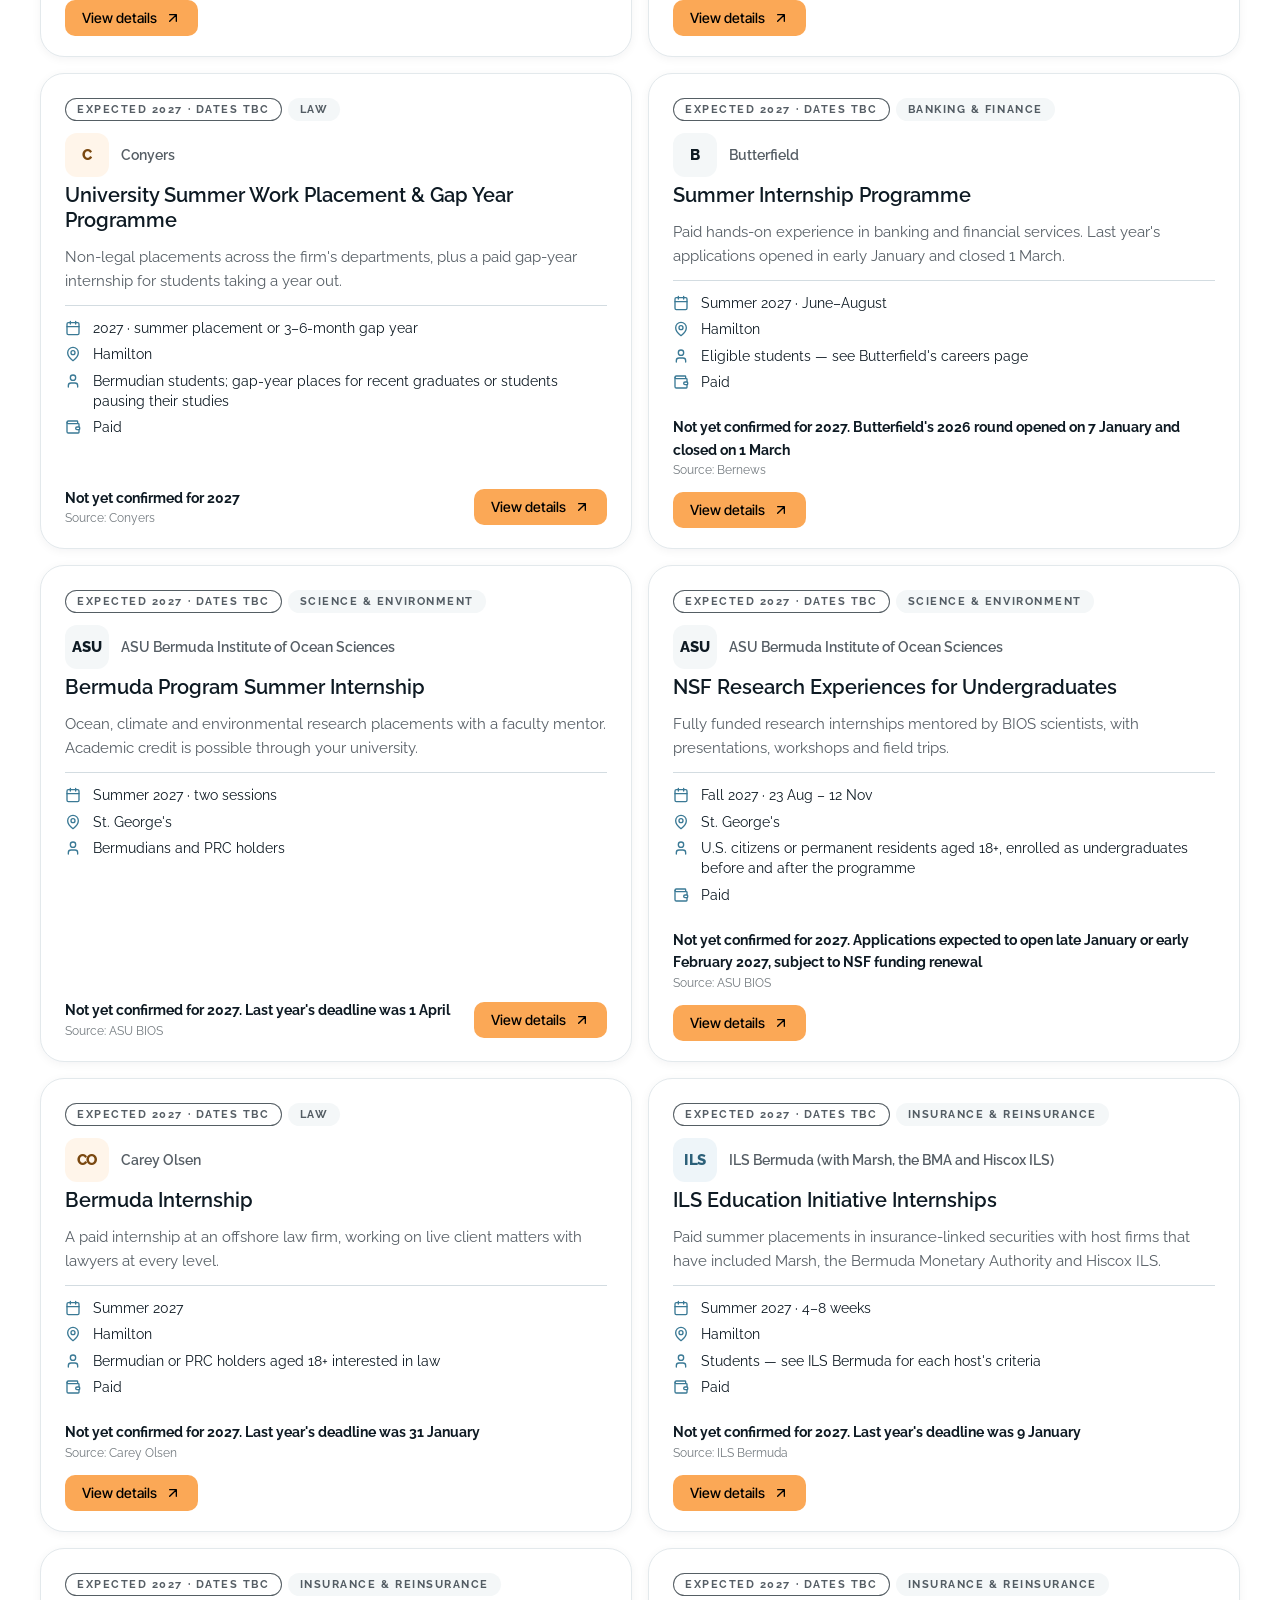
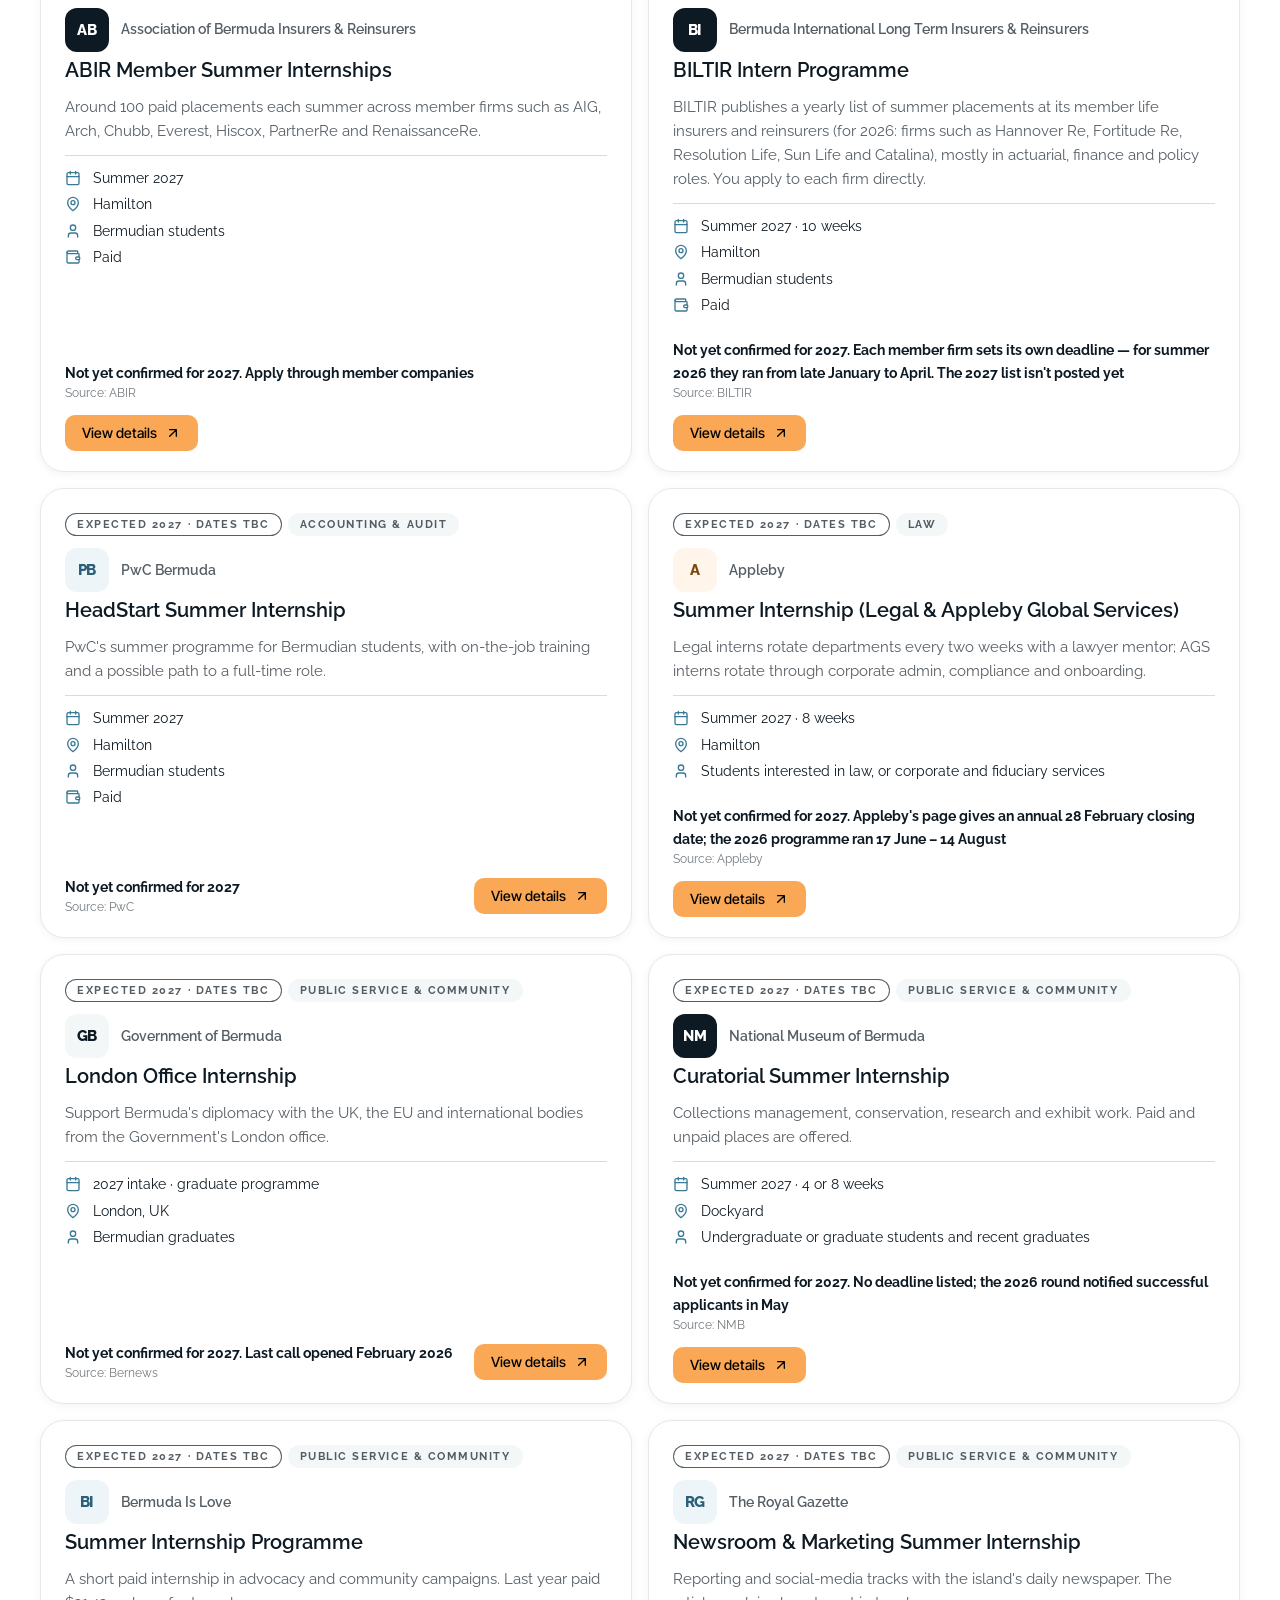
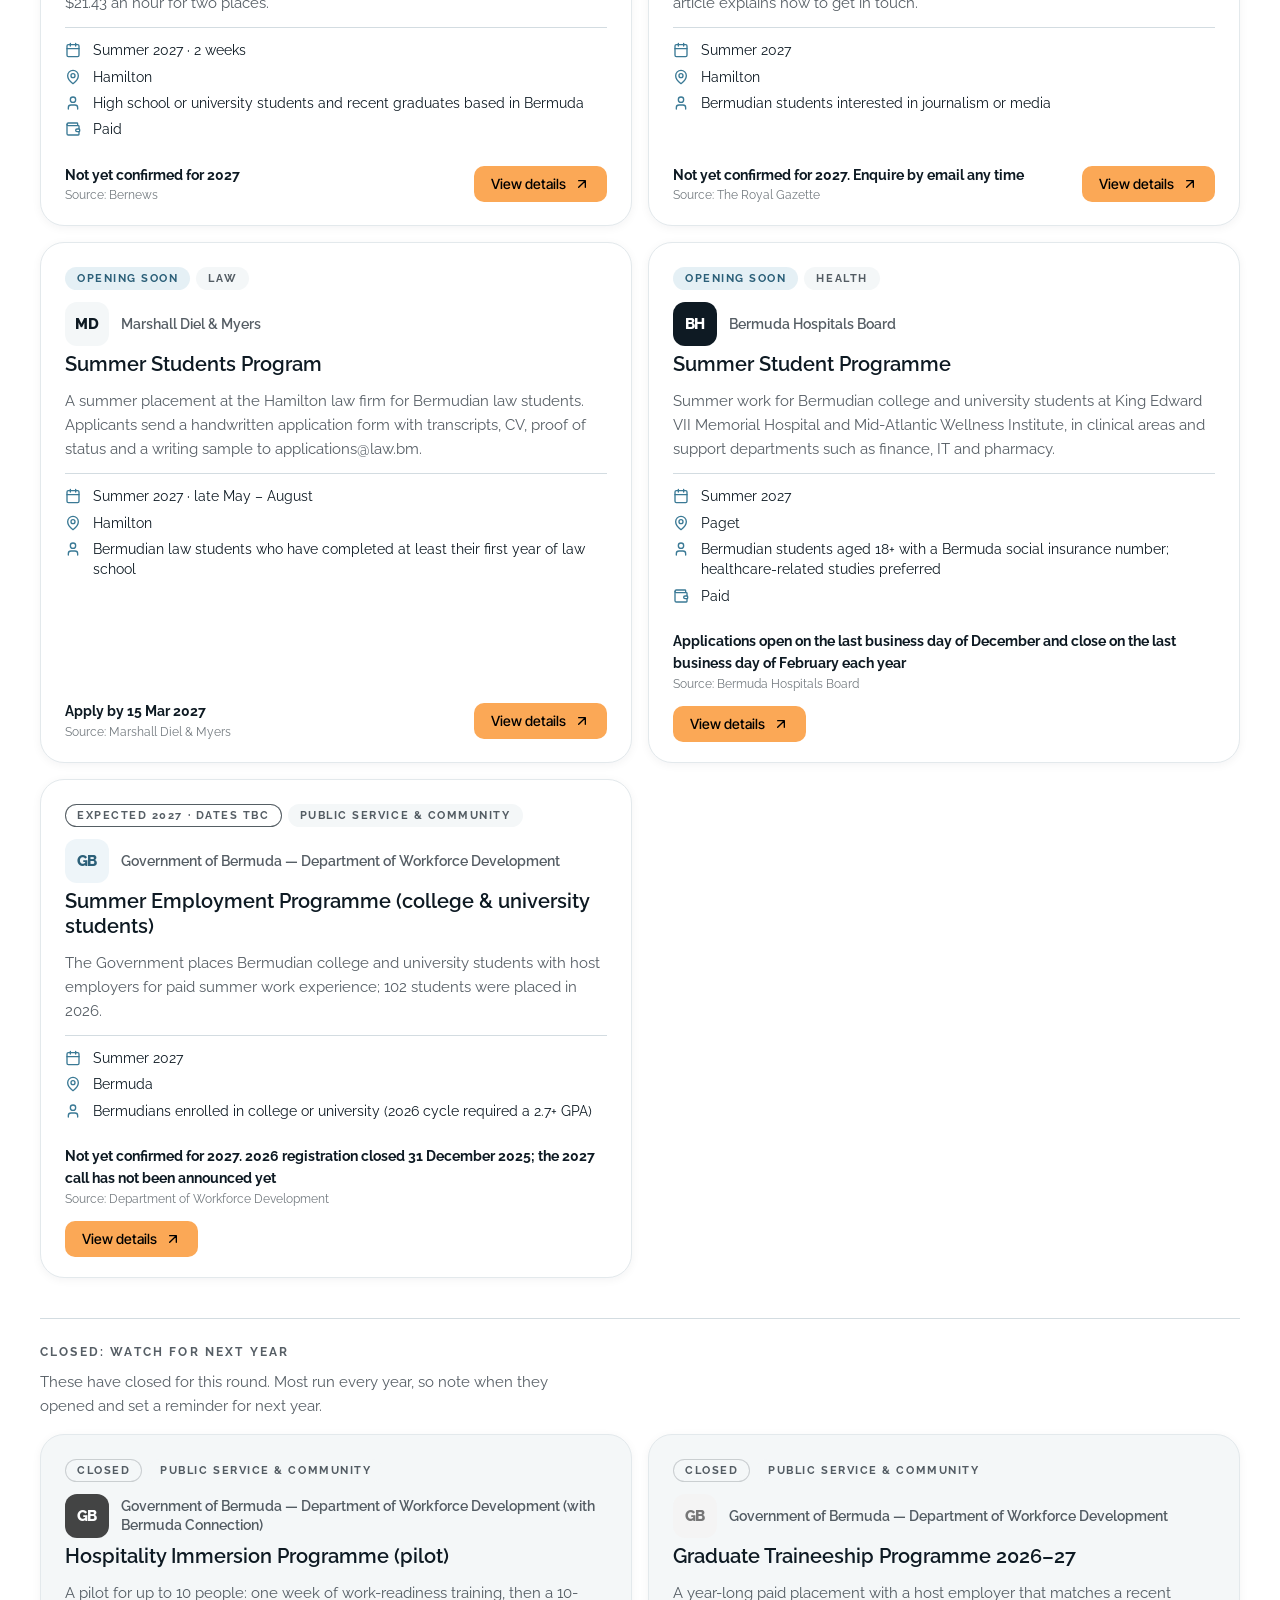
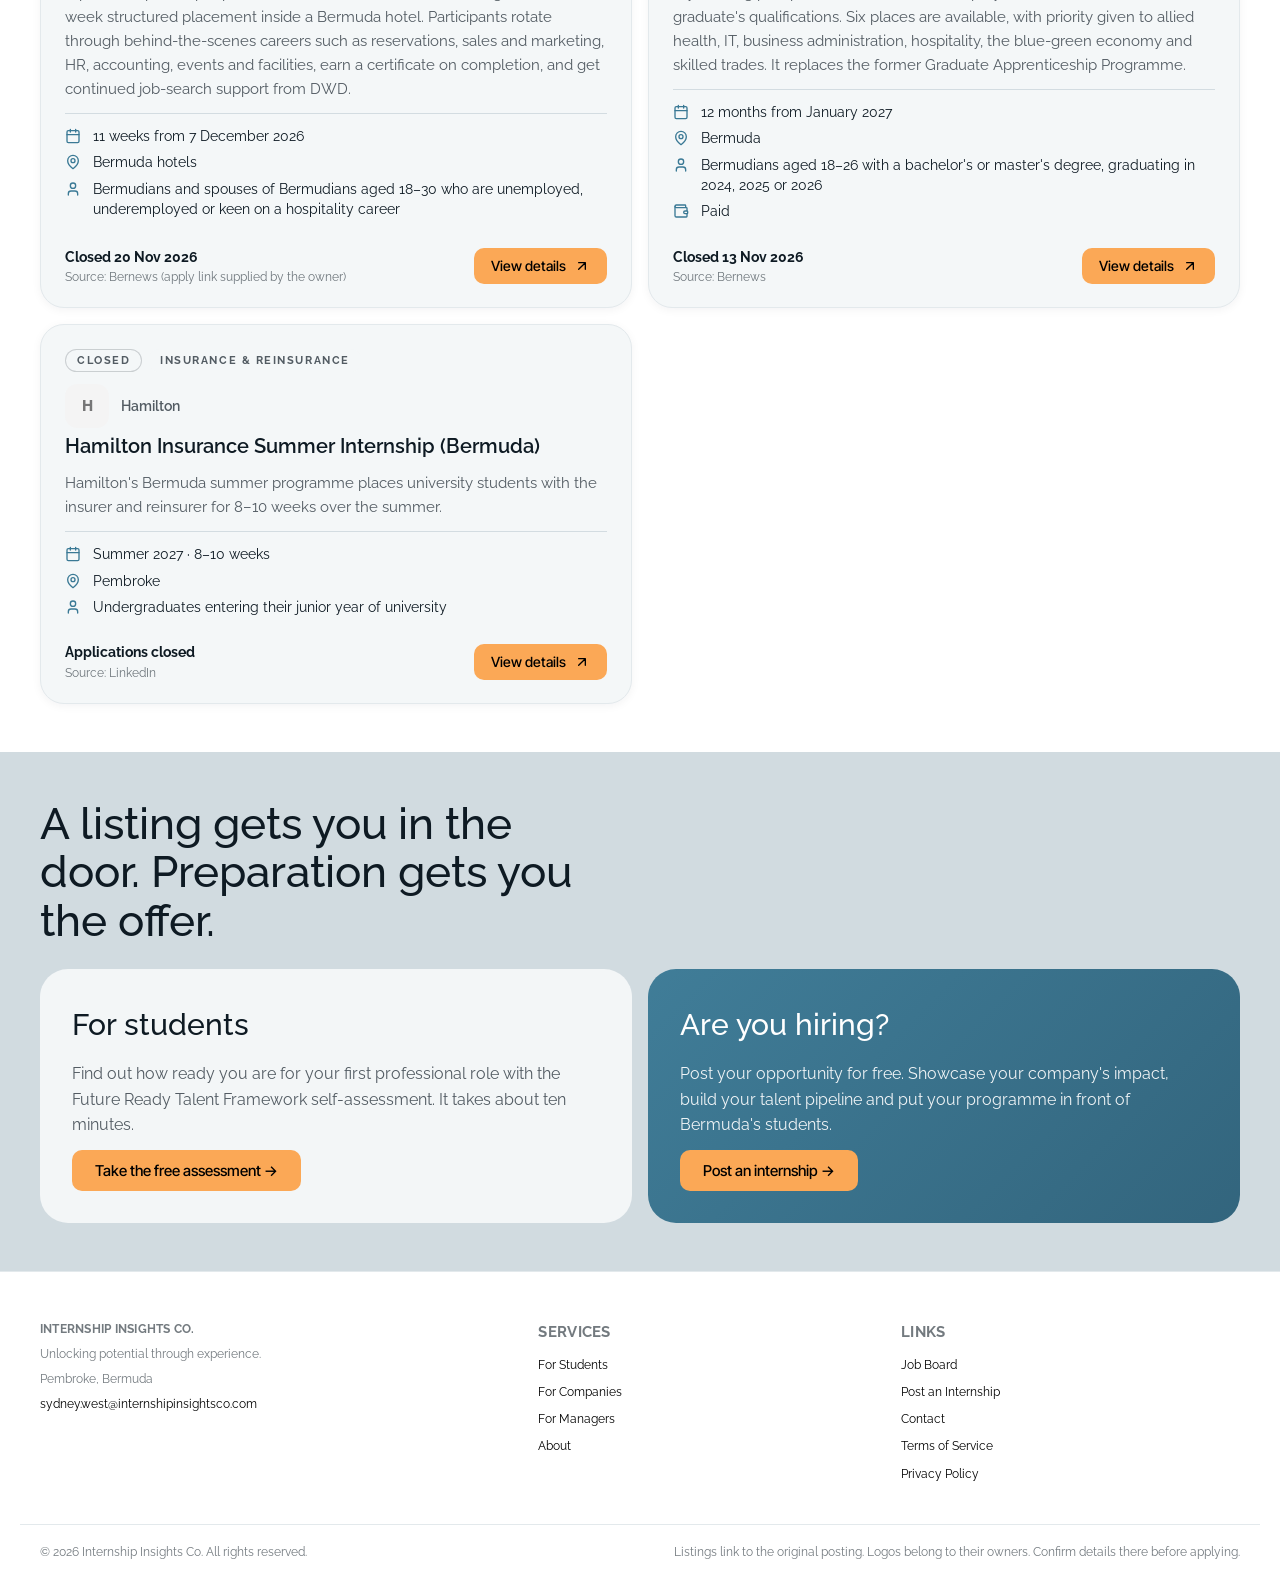
==== commit 6fcb3935: "Add 'Closed: watch for next year' section; keep Hamilton as closed — 2026-11-18 Closed listings (sta" ====
--- a/index.html
+++ b/index.html
@@ -7,7 +7,10 @@
   <meta name="description" content="All internship opportunities in Bermuda in one place — open roles, upcoming programmes and deadlines, checked daily by Internship Insights Co.">
   <meta property="og:title" content="Bermuda Internship Board">
   <meta property="og:description" content="All internship opportunities in Bermuda in one place, checked daily.">
-  <link rel="icon" href="assets/favicon.ico">
+  <link rel="icon" href="assets/favicon.ico" sizes="any">
+  <link rel="icon" type="image/png" sizes="32x32" href="assets/favicon-32.png">
+  <link rel="icon" type="image/png" sizes="512x512" href="assets/favicon-512.png">
+  <link rel="apple-touch-icon" href="assets/apple-touch-icon.png">
   <link rel="preconnect" href="https://fonts.googleapis.com">
   <link rel="preconnect" href="https://fonts.gstatic.com" crossorigin>
   <link rel="stylesheet" href="https://fonts.googleapis.com/css2?family=Inter+Tight:wght@500;600&family=Raleway:ital,wght@0,400;0,500;0,600;0,700;1,500&display=swap">
@@ -66,6 +69,7 @@
           <button type="button" data-status="all" aria-pressed="true">All<span class="count" id="c-all"></span></button>
           <button type="button" data-status="open" aria-pressed="false">Open now<span class="count" id="c-open"></span></button>
           <button type="button" data-status="upcoming" aria-pressed="false">Opening soon<span class="count" id="c-upcoming"></span></button>
+          <button type="button" data-status="closed" aria-pressed="false">Closed<span class="count" id="c-closed"></span></button>
         </div>
         <div class="chips" id="chips" role="group" aria-label="Field"></div>
         <div class="filter-row">
--- a/styles.css
+++ b/styles.css
@@ -144,7 +144,14 @@
 .badge { display:inline-flex; align-items:center; border-radius: var(--radius-pill); padding: 5px 12px; font-family: var(--font-display); font-size: 11px; font-weight: 700; text-transform: uppercase; letter-spacing: .14em; line-height: 1.2; }
 .badge-open { background: var(--orange); color: var(--ink); }
 .badge-upcoming { background: rgba(84,153,187,.15); color: var(--blue-800); }
+.badge-expected { background: transparent; color: var(--text-secondary); box-shadow: inset 0 0 0 1px currentColor; }
 .badge-new { background: var(--ink); color: var(--white); }
+.badge-closed { background: var(--slate-50); color: var(--text-secondary); box-shadow: inset 0 0 0 1px var(--border-strong); }
+.job.is-closed { background: var(--slate-50); }
+.job.is-closed .avatar { filter: grayscale(1); opacity: .8; }
+.closed-intro { margin-top: var(--space-10); padding-top: var(--space-6); border-top: 1px solid var(--border); }
+.closed-intro .group-title { margin-top: 0; color: var(--text-secondary); }
+.closed-intro p { margin: calc(var(--space-2) * -1) 0 var(--space-4); color: var(--text-secondary); font-size: 15px; max-width: 62ch; }
 .badge-field { background: var(--slate-50); color: var(--text-secondary); }
 .badge-urgent { background: var(--burnt-100); color: var(--burnt-900); }
 
@@ -241,6 +248,7 @@
 .detail-head .badges { margin-top: var(--space-4); }
 .detail-head .badge-field { background: rgba(255,255,255,.14); color: var(--white); }
 .detail-head .badge-upcoming { background: rgba(255,255,255,.92); color: var(--blue-800); }
+.detail-head .badge-expected { color: rgba(255,255,255,.9); }
 .close { position:absolute; top: 16px; right: 16px; width: 36px; height: 36px; border-radius: var(--radius-pill); border: 0; background: rgba(255,255,255,.14); color: var(--white); display:grid; place-items:center; cursor: pointer; }
 .close:hover { background: rgba(255,255,255,.24); }
 .close svg { width: 18px; height: 18px; }
